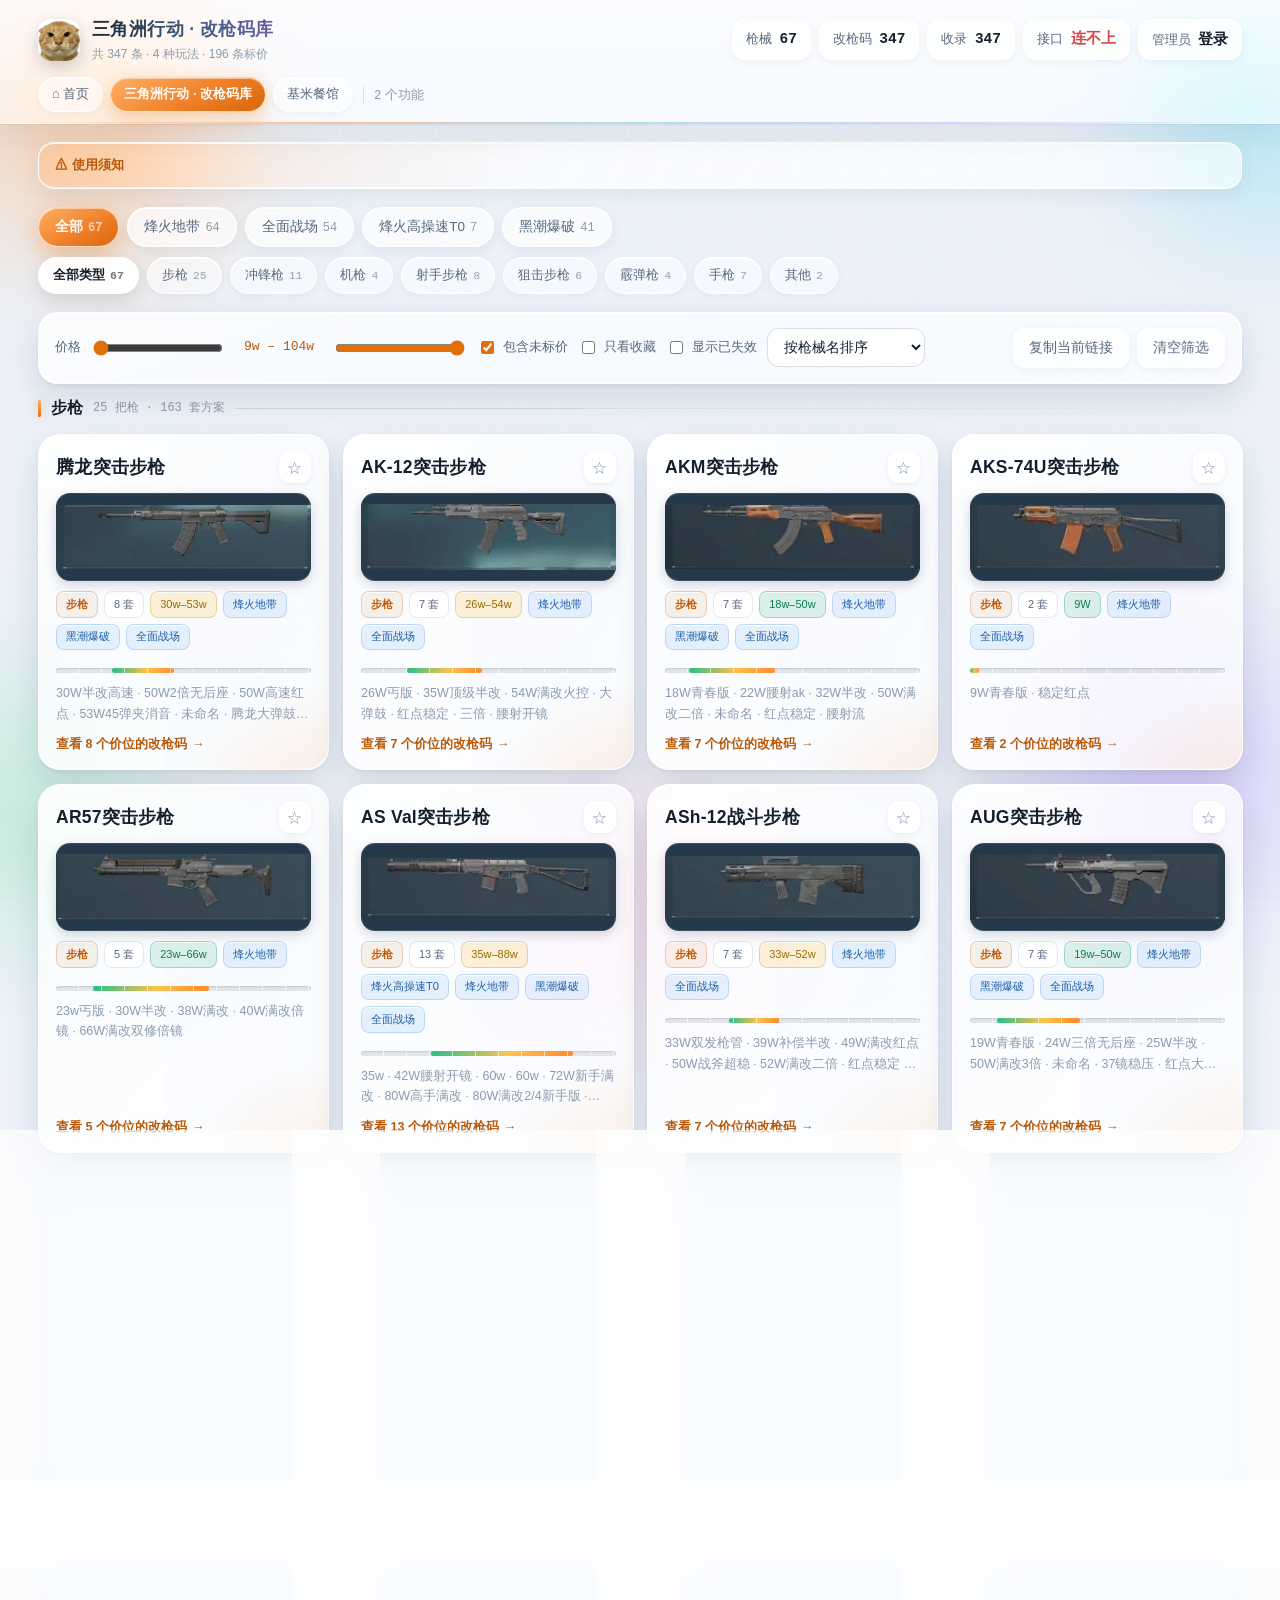
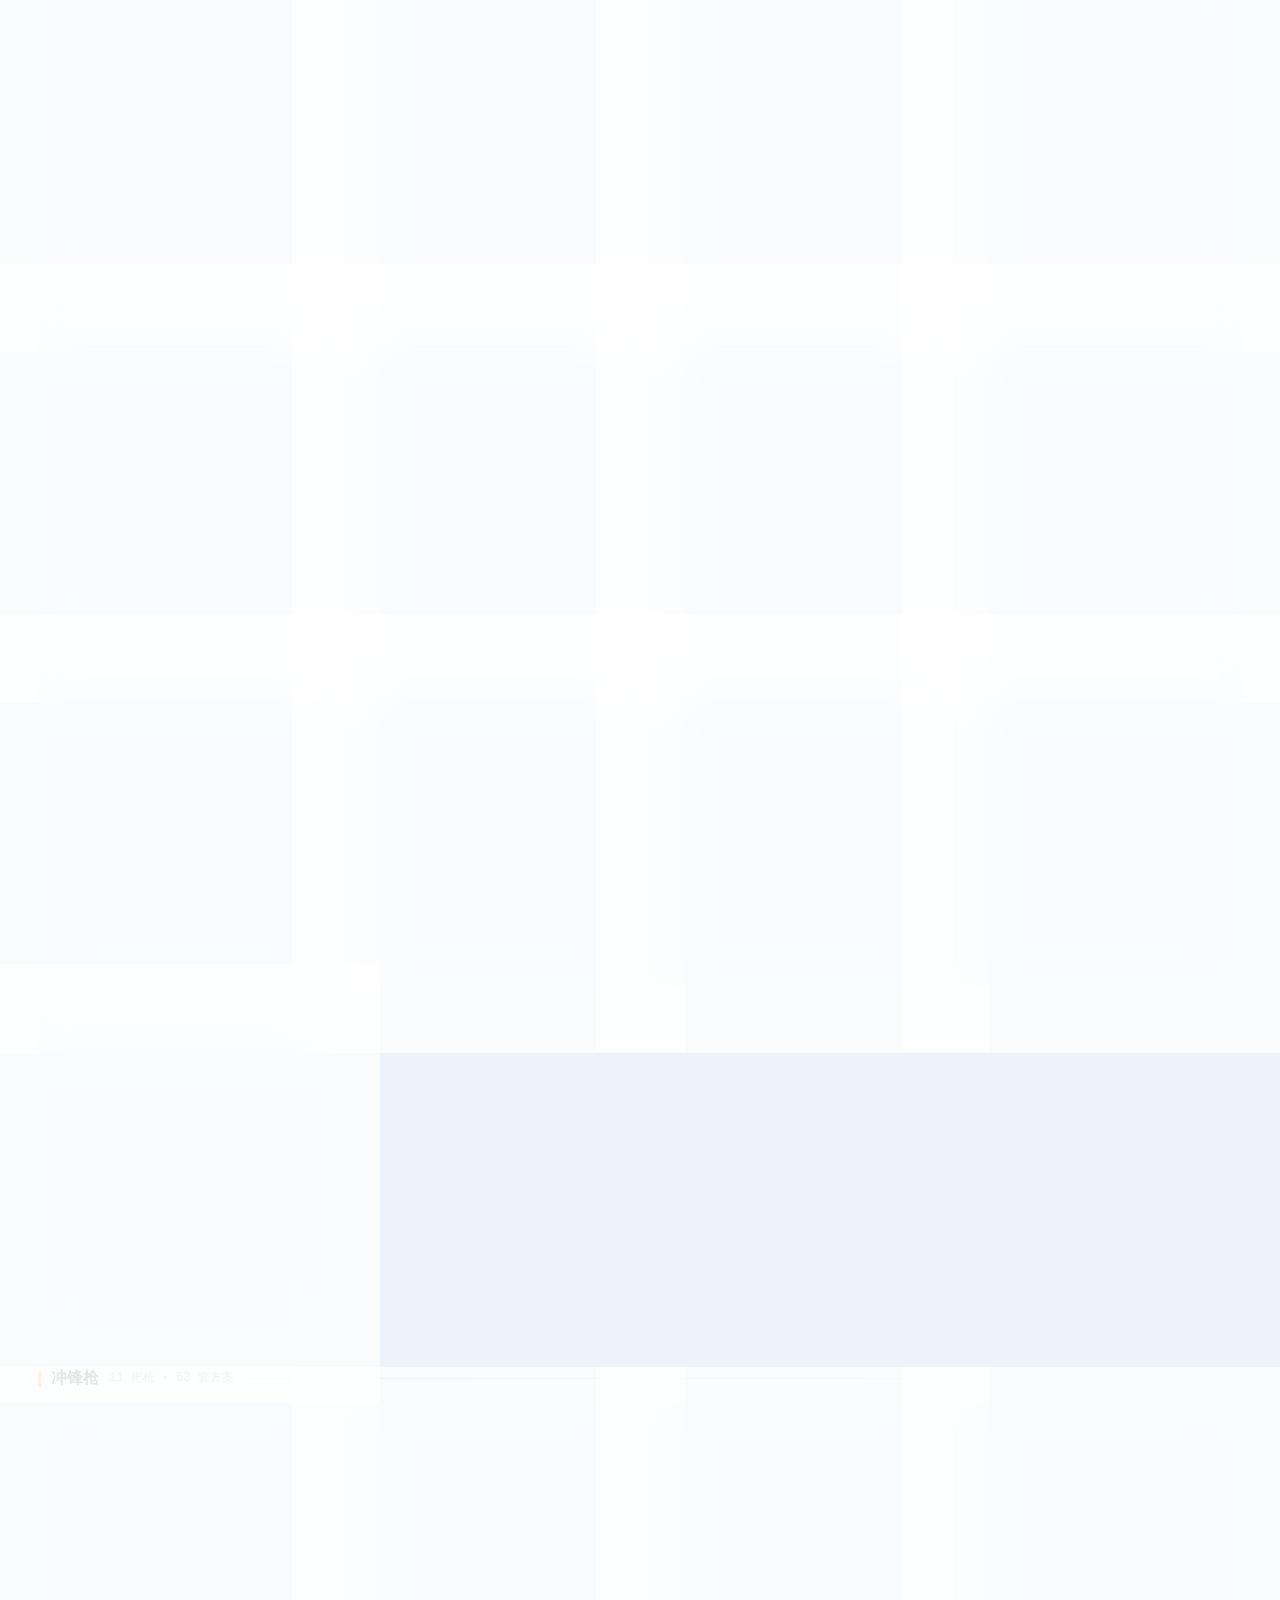
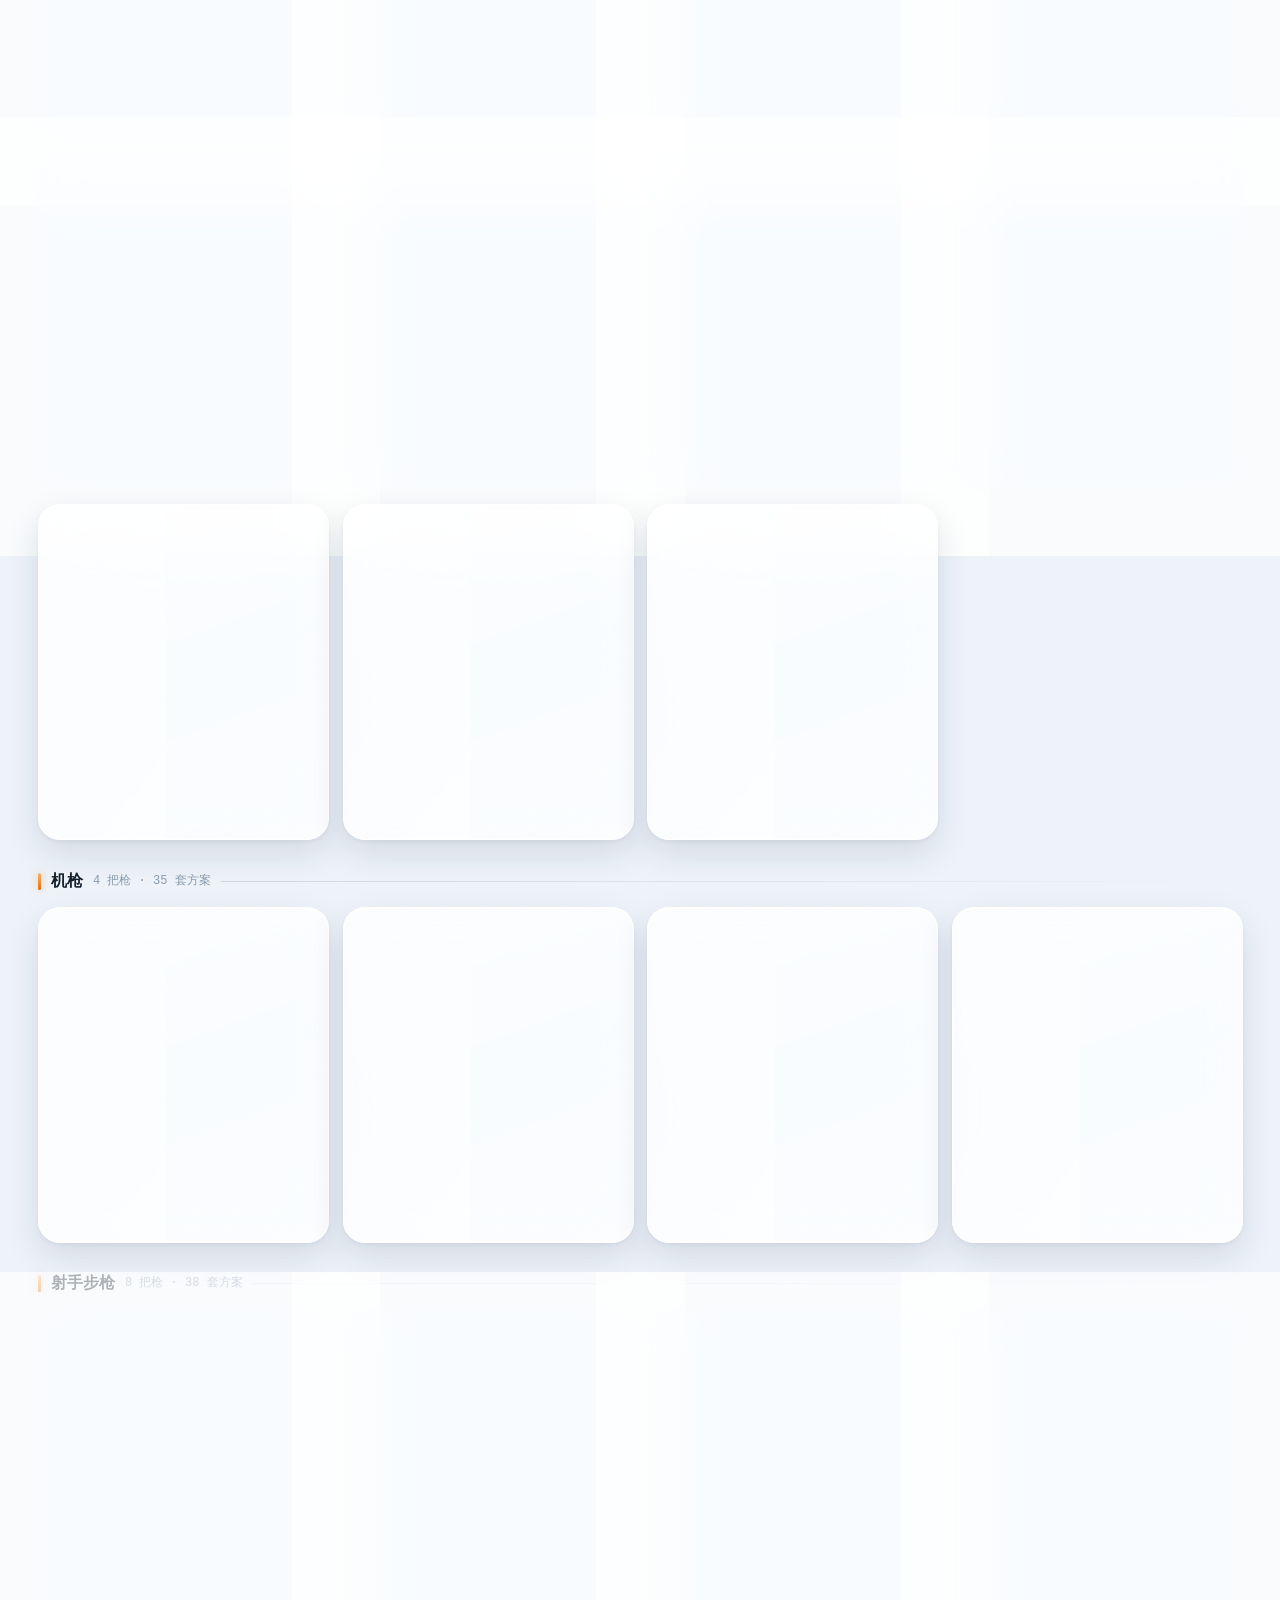
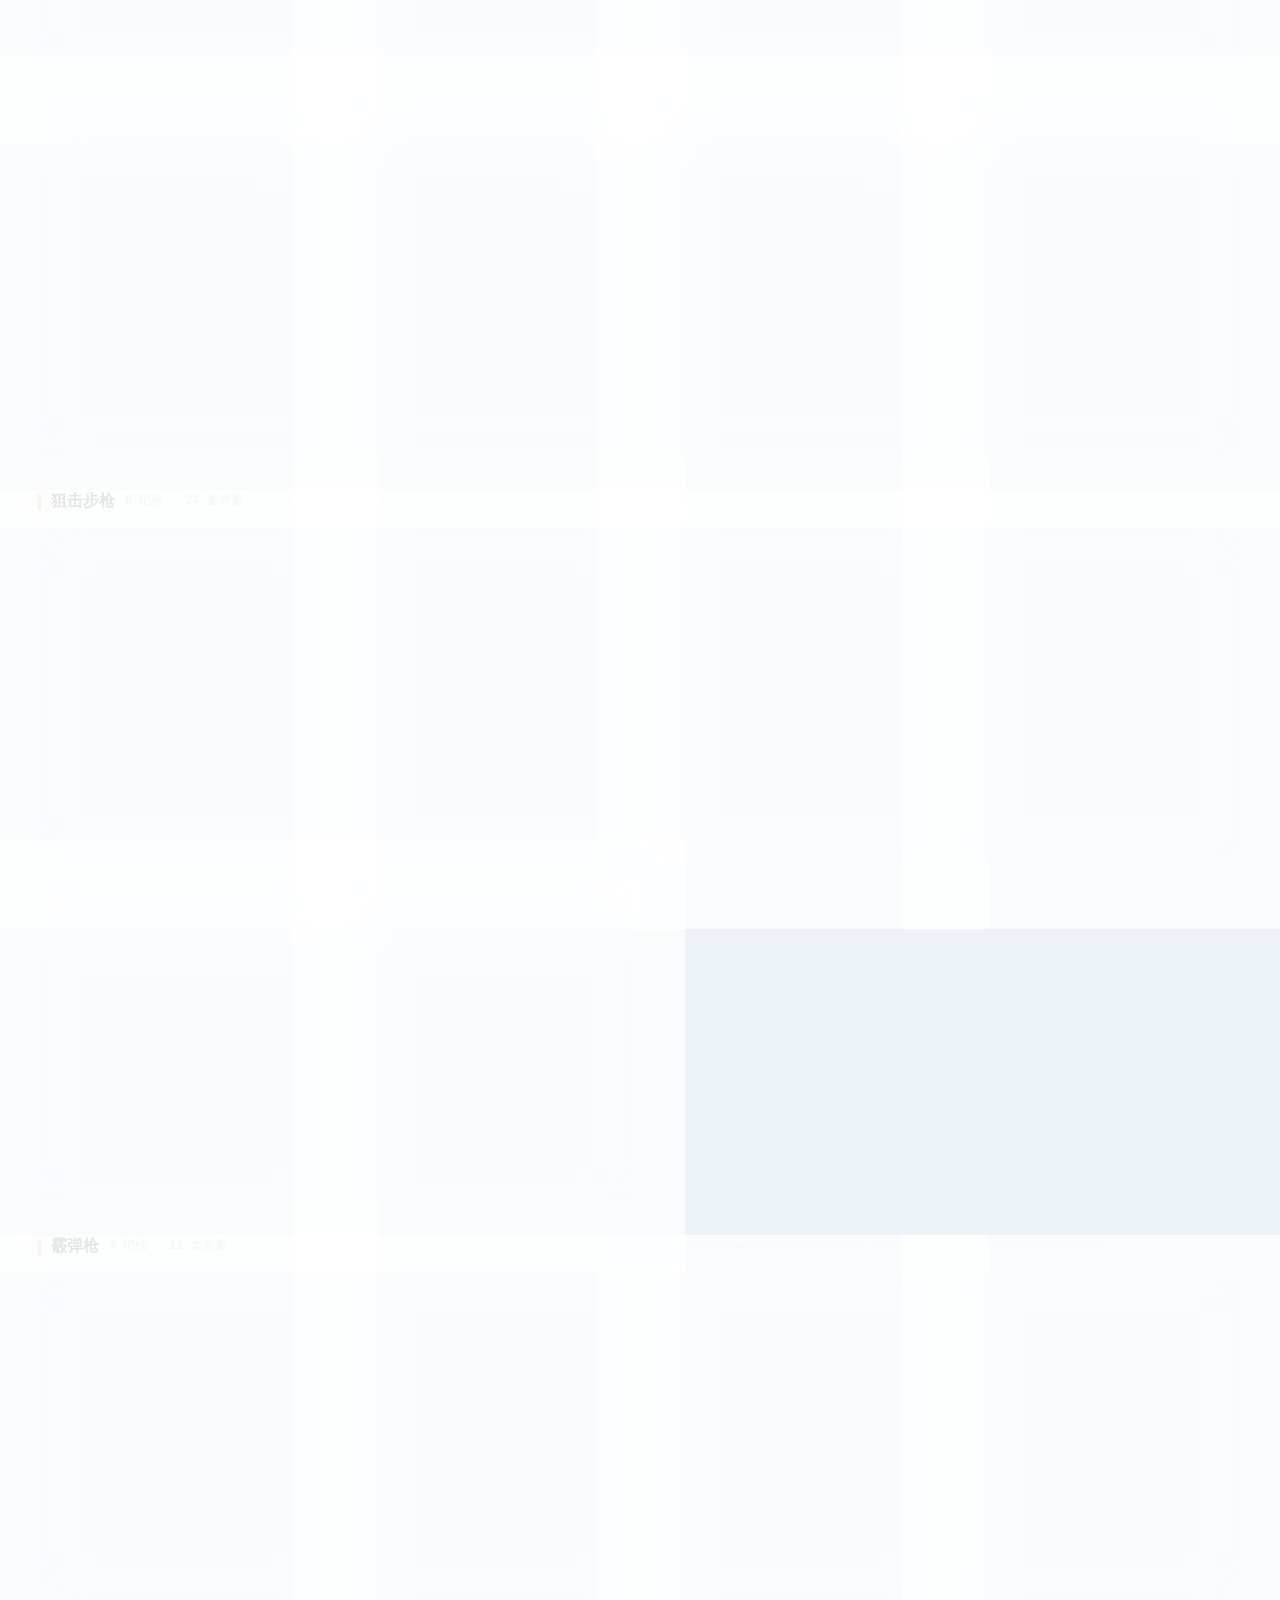
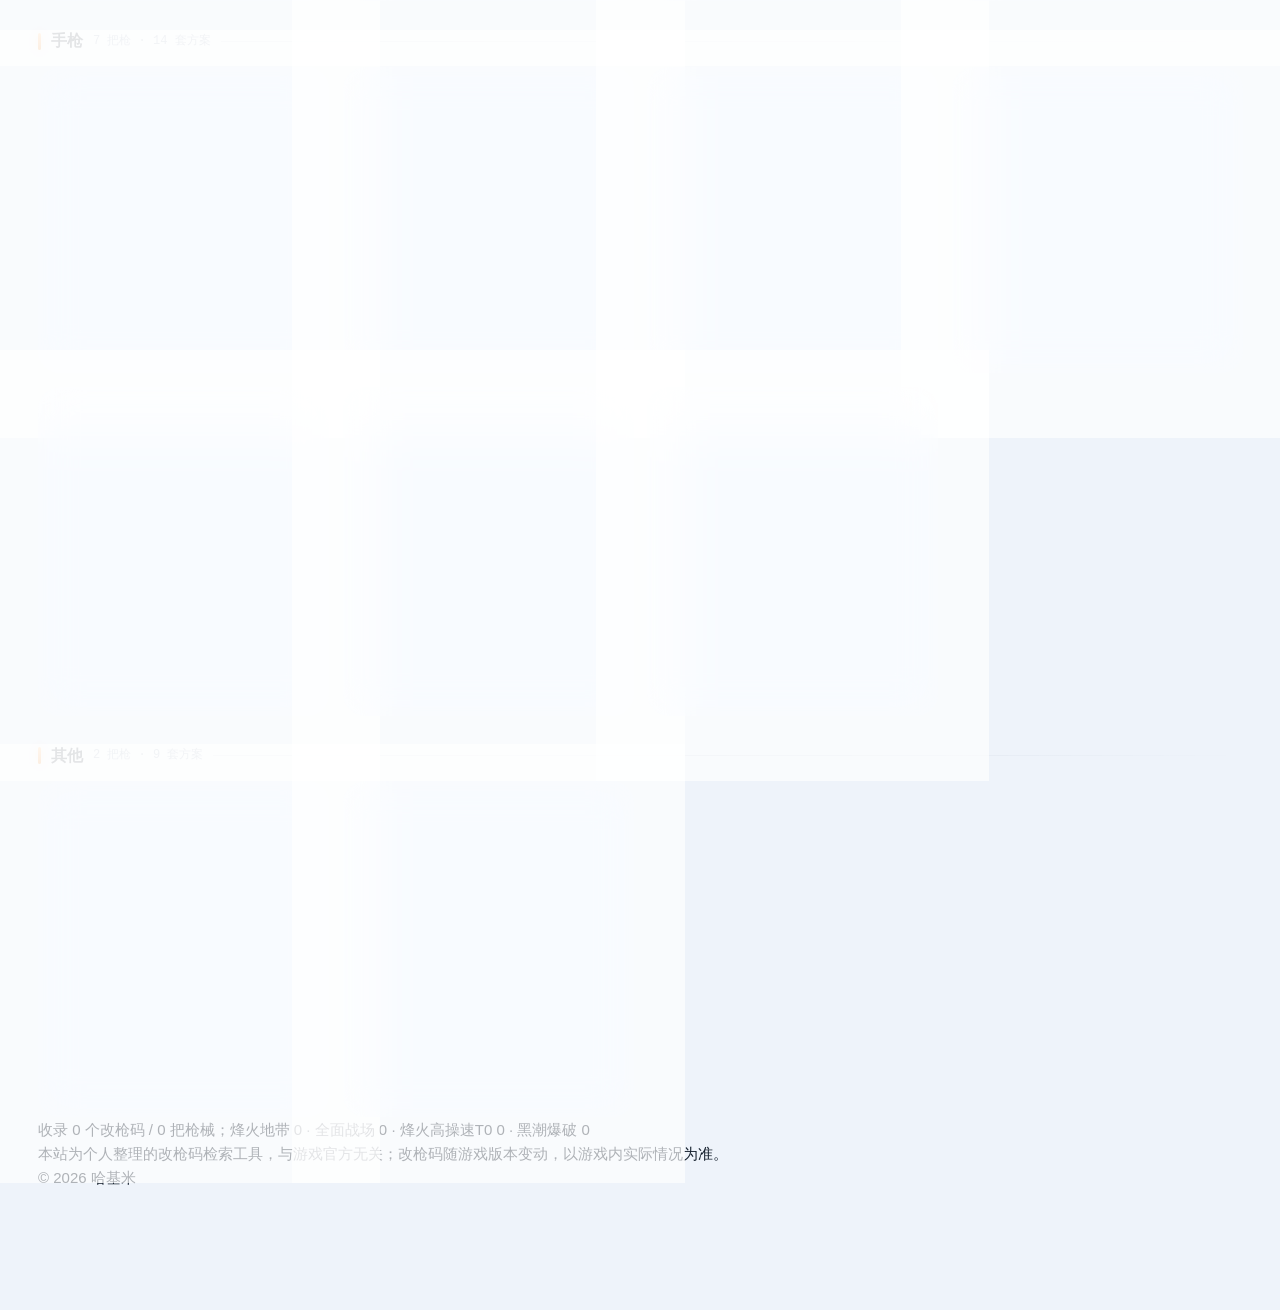
==== docs/delta-codes/index.html @ 8a59496d "update docs/delta-codes/index.html" ====
<!DOCTYPE html>
<html lang="zh-CN" data-base="../">
<head>
<meta charset="UTF-8" />
<meta name="viewport" content="width=device-width, initial-scale=1, viewport-fit=cover" />
<title>三角洲行动 · 改枪码库</title>
<meta name="description" content="三角洲行动改枪码检索库：按枪械浏览，烽火地带 / 全面战场 / 黑潮爆破，支持搜索、价格筛选、收藏与对比。" />
<link rel="icon" type="image/svg+xml" href="../favicon.svg" />
<!-- 图标与 PWA -->
<link rel="apple-touch-icon" sizes="180x180" href="../icons/apple-touch-icon.png" />
<link rel="icon" type="image/png" sizes="192x192" href="../icons/icon-192.png" />
<link rel="icon" type="image/png" sizes="32x32" href="../icons/favicon-32.png" />
<link rel="manifest" href="../manifest.webmanifest" />
<meta name="theme-color" content="#f0892c" />
<meta name="apple-mobile-web-app-capable" content="yes" />
<meta name="apple-mobile-web-app-status-bar-style" content="default" />
<meta name="apple-mobile-web-app-title" content="改枪码库" />
<meta name="mobile-web-app-capable" content="yes" />
<!-- /图标与 PWA -->
<link rel="stylesheet" href="../assets/theme.css" />
<style>
  /* ---- 改枪码功能专属样式（共用部分见 ../assets/theme.css） ---- */

  /* 使用须知 */
  .notice{margin:18px 0 0;border-radius:16px;padding:12px 16px;font-size:13px;color:var(--dim);
    background:linear-gradient(120deg,rgba(255,168,96,.22),rgba(255,255,255,.72) 42%,rgba(255,255,255,.66));
    border:1px solid rgba(255,255,255,.95);backdrop-filter:var(--blur);-webkit-backdrop-filter:var(--blur);
    box-shadow:var(--inset),0 6px 20px rgba(20,40,65,.07)}
  .notice summary{cursor:pointer;color:var(--accent2);font-weight:600;list-style:none}
  .notice summary::-webkit-details-marker{display:none}
  .notice summary::before{content:"⚠ "}
  .notice ul{margin:9px 0 2px;padding-left:18px}
  .notice li{margin:4px 0}

  /* 筛选面板 */
  .panel{margin:18px 0 12px;border-radius:20px;padding:15px 16px;
    background:linear-gradient(160deg,rgba(255,255,255,.82),rgba(255,255,255,.6) 48%,rgba(255,255,255,.72));
    border:1px solid rgba(255,255,255,.95);border-top-color:rgba(255,255,255,1);
    backdrop-filter:var(--blur);-webkit-backdrop-filter:var(--blur);
    box-shadow:var(--inset),var(--shadow)}
  .row{display:flex;gap:10px;flex-wrap:wrap;align-items:center}
  .row + .row{margin-top:10px}
  .price-box{display:flex;align-items:center;gap:10px;flex-wrap:wrap;font-size:13px;color:var(--dim)}
  .price-box input[type=range]{width:130px;accent-color:var(--accent);cursor:pointer}
  .price-val{font-family:var(--mono);color:var(--accent2);min-width:88px;text-align:center}
  .chk{display:flex;align-items:center;gap:6px;cursor:pointer;user-select:none;font-size:13px;color:var(--dim)}
  .chk input{accent-color:var(--accent);cursor:pointer}
  select{padding:10px 12px;border-radius:12px;font-size:13.5px;cursor:pointer;font-family:inherit;
    color:var(--txt);background:rgba(255,255,255,.8);border:1px solid rgba(20,40,65,.14);
    box-shadow:inset 0 1px 0 #fff;outline:none}

  /* 玩法 / 类型 胶囊 */
  .tabs{display:flex;gap:8px;flex-wrap:wrap;margin:18px 0 10px}
  .tab{padding:8px 16px;border-radius:999px;font-size:13.5px;cursor:pointer;user-select:none;
    color:var(--dim);background:rgba(255,255,255,.66);border:1px solid rgba(255,255,255,.95);
    backdrop-filter:blur(12px) saturate(165%);-webkit-backdrop-filter:blur(12px) saturate(165%);
    box-shadow:var(--inset),0 4px 14px rgba(20,40,65,.07);
    transition:transform .16s,border-color .16s,color .16s,box-shadow .16s}
  .tab:hover{color:var(--txt);transform:translateY(-1px);box-shadow:var(--inset),0 8px 20px rgba(20,40,65,.12)}
  .tab.on{color:#fff;font-weight:700;border-color:rgba(255,255,255,.7);
    background:linear-gradient(150deg,#ffb066,#f0812a 55%,#d9660a);
    box-shadow:0 8px 22px rgba(226,112,10,.34),inset 0 1px 0 rgba(255,255,255,.5)}
  .tab .n{opacity:.65;font-size:12px;margin-left:5px;font-family:var(--mono)}

  .chips{display:flex;gap:8px;flex-wrap:wrap;margin:0 0 16px}
  .pill{padding:7px 14px;border-radius:999px;font-size:13px;cursor:pointer;user-select:none;color:var(--dim);
    background:rgba(255,255,255,.5);border:1px solid rgba(255,255,255,.9);
    backdrop-filter:blur(10px) saturate(150%);-webkit-backdrop-filter:blur(10px) saturate(150%);
    box-shadow:inset 0 1px 0 #fff,0 2px 8px rgba(20,40,65,.05);
    transition:transform .16s,border-color .16s,color .16s,background .16s,box-shadow .16s}
  .pill:hover{color:var(--txt);transform:translateY(-1px);background:rgba(255,255,255,.72)}
  .pill.on{color:var(--txt);font-weight:600;background:rgba(255,255,255,.92);
    box-shadow:inset 0 1px 0 #fff,0 6px 18px rgba(20,40,65,.14)}
  .pill .n{opacity:.6;font-size:11.5px;margin-left:5px;font-family:var(--mono)}

  /* 分类标题 */
  .cat-section{margin-bottom:28px}
  .cat-section:last-child{margin-bottom:0}
  .cat-title{display:flex;align-items:center;gap:10px;margin:0 0 13px;font-size:15.5px;font-weight:700;color:var(--txt)}
  .cat-title::before{content:"";width:3px;height:17px;border-radius:2px;
    background:linear-gradient(180deg,#ffb066,#e2700a);box-shadow:0 0 10px rgba(226,112,10,.45)}
  .cat-title .cnt{font-size:12px;color:var(--dim2);font-family:var(--mono);font-weight:400}
  .cat-title::after{content:"";flex:1;height:1px;background:linear-gradient(90deg,rgba(20,40,65,.13),transparent)}

  /* ---------- 第一级：枪械卡 ---------- */
  .grid{display:grid;gap:14px;grid-template-columns:repeat(auto-fill,minmax(278px,1fr))}
  .gun-card{position:relative;isolation:isolate;overflow:hidden;cursor:pointer;
    padding:16px 17px 15px;display:flex;flex-direction:column;gap:10px;border-radius:22px;
    background-color:rgba(255,255,255,.66);
    background-image:
      linear-gradient(118deg,rgba(255,255,255,.9) 0%,rgba(255,255,255,0) 36%,
                      rgba(255,255,255,0) 64%,rgba(255,255,255,.5) 100%),
      linear-gradient(160deg,rgba(255,255,255,.5),rgba(255,255,255,.16) 50%,rgba(255,255,255,.34));
    background-size:240% 100%,100% 100%;
    background-position:140% 0,0 0;
    background-repeat:no-repeat;
    border:1px solid rgba(255,255,255,.95);border-top-color:rgba(255,255,255,1);
    backdrop-filter:var(--blur);-webkit-backdrop-filter:var(--blur);
    box-shadow:var(--inset),var(--shadow);
    transition:background-position .6s ease,transform .2s ease,box-shadow .2s ease;
    animation:cardIn .3s ease both}
  .gun-card::before{content:"";position:absolute;inset:0;border-radius:inherit;pointer-events:none;z-index:-1;
    background:
      radial-gradient(130% 72% at 6% -12%,rgba(255,255,255,.85),rgba(255,255,255,0) 58%),
      radial-gradient(95% 62% at 106% 112%,rgba(255,168,96,.22),rgba(255,255,255,0) 62%)}
  .gun-card::after{content:"";position:absolute;left:0;top:14%;bottom:14%;width:3px;border-radius:3px;
    background:linear-gradient(180deg,transparent,var(--accent),transparent);
    box-shadow:0 0 14px 1px rgba(226,112,10,.5);opacity:0;transition:opacity .25s}
  .gun-card:hover{transform:translateY(-4px);background-position:-45% 0,0 0;
    box-shadow:var(--inset),0 26px 50px rgba(20,40,65,.2),0 0 30px rgba(255,168,96,.25)}
  .gun-card:hover::after{opacity:.85}
  .gun-card.fav{border-color:rgba(201,138,0,.5)}
  .gun-card.fav::after{background:linear-gradient(180deg,transparent,var(--star),transparent);
    box-shadow:0 0 14px 1px rgba(201,138,0,.5);opacity:.9}
  .gc-head{display:flex;align-items:center;gap:8px}
  .gc-name{font-weight:700;font-size:17.5px;letter-spacing:.25px}
  .gc-head .spacer{flex:1}
  .gc-badges{display:flex;gap:6px;flex-wrap:wrap}
  .badge.cat{font-weight:600}
  .badge.price{color:#0b7d4f;border-color:rgba(15,157,99,.28);background:rgba(15,157,99,.12)}
  .badge.price.t-low{color:#0b7d4f;border-color:rgba(15,157,99,.3);background:rgba(15,157,99,.13)}
  .badge.price.t-mid{color:#9a6a00;border-color:rgba(201,138,0,.3);background:rgba(255,196,60,.2)}
  .badge.price.t-high{color:#b2451f;border-color:rgba(210,95,45,.28);background:rgba(255,140,90,.18)}
  .badge.mode{color:#1f5fa8;border-color:rgba(60,130,220,.24);background:rgba(90,160,240,.14)}
  .badge.author{color:#9a6a00;border-color:rgba(201,138,0,.3);background:rgba(255,224,150,.6)}
  .badge.gone{color:#b03333;border-color:rgba(214,69,69,.28);background:rgba(255,190,190,.55)}
  .badge.mine{color:#6b4bb8;border-color:rgba(140,110,220,.28);background:rgba(220,208,255,.6)}
  .gc-preview{font-size:12.5px;color:var(--dim2);line-height:1.65;
    display:-webkit-box;-webkit-line-clamp:2;-webkit-box-orient:vertical;overflow:hidden;min-height:2.7em}
  .gc-go{font-size:12.5px;color:var(--accent2);font-weight:600;margin-top:auto;
    display:flex;align-items:center;gap:5px;transition:gap .2s}
  .gun-card:hover .gc-go{gap:10px}
  .gc-pricebar{position:relative;height:5px;border-radius:4px;overflow:hidden;margin-top:8px;
    background:rgba(20,40,65,.1);box-shadow:inset 0 1px 2px rgba(20,40,65,.16)}
  .gc-pricebar i{position:absolute;top:0;bottom:0;border-radius:4px;
    background:linear-gradient(90deg,#26c08a,#ffc14d 55%,#ff8a2b)}
  .gc-pricebar u{position:absolute;inset:0;pointer-events:none;
    background:repeating-linear-gradient(90deg,transparent 0 22px,rgba(255,255,255,.6) 22px 23px)}
  /* 枪械图：图鉴自带的深色底做成圆角图块，浅色页面上像产品图 */
  .gc-img{position:relative;height:88px;border-radius:14px;overflow:hidden;
    background:#26394b;box-shadow:inset 0 0 0 1px rgba(255,255,255,.1),0 4px 12px rgba(20,40,65,.18)}
  .gc-img img{display:block;width:100%;height:100%;object-fit:contain;
    filter:saturate(.82) brightness(1.06);transition:transform .28s ease}
  .gun-card:hover .gc-img img{transform:scale(1.05)}
  .dh-img{flex:0 0 auto;display:flex;align-items:center;justify-content:center;min-width:136px;height:64px;
    border-radius:14px;overflow:hidden;background:#26394b;position:relative;z-index:1;
    box-shadow:inset 0 0 0 1px rgba(255,255,255,.1),0 4px 12px rgba(20,40,65,.18)}
  .dh-img img{display:block;width:100%;height:100%;object-fit:contain;filter:saturate(.82) brightness(1.06)}

  /* ---------- 第二级：枪械详情 ---------- */
  .detail-head{position:relative;overflow:hidden;border-radius:22px;
    display:flex;align-items:center;gap:14px;flex-wrap:wrap;padding:17px 19px;margin-bottom:14px;
    background-color:rgba(255,255,255,.7);
    background-image:linear-gradient(160deg,rgba(255,255,255,.7),rgba(255,255,255,.3) 50%,rgba(255,255,255,.5));
    border:1px solid rgba(255,255,255,.95);border-top-color:rgba(255,255,255,1);
    backdrop-filter:var(--blur);-webkit-backdrop-filter:var(--blur);
    box-shadow:var(--inset),var(--shadow);animation:cardIn .3s ease both}
  .detail-head::before{content:"";position:absolute;left:0;top:12%;bottom:12%;width:3px;border-radius:3px;z-index:2;
    background:linear-gradient(180deg,transparent,var(--accent),transparent);
    box-shadow:0 0 16px 2px rgba(226,112,10,.45)}
  .detail-head > *{position:relative;z-index:1}
  .back{display:inline-flex;align-items:center;gap:6px;padding:9px 15px;border-radius:14px;font-size:13.5px;
    color:var(--dim);cursor:pointer;background:rgba(255,255,255,.8);border:1px solid rgba(255,255,255,.95);
    backdrop-filter:blur(12px);box-shadow:var(--inset),0 2px 8px rgba(20,40,65,.07);transition:.16s}
  .back:hover{color:var(--txt);transform:translateX(-2px);box-shadow:var(--inset),0 6px 16px rgba(20,40,65,.13)}
  .detail-head .title{font-size:23px;font-weight:800;letter-spacing:.4px}
  .detail-head .meta{font-size:12.5px;color:var(--dim2);margin-top:3px;font-family:var(--mono)}
  .detail-head .acts{margin-left:auto;display:flex;gap:8px;flex-wrap:wrap}

  .builds{display:flex;flex-direction:column;gap:10px}
  .build-item{position:relative;overflow:hidden;border-radius:16px;
    display:flex;align-items:center;gap:12px;padding:13px 16px;
    background-color:rgba(255,255,255,.62);
    background-image:linear-gradient(150deg,rgba(255,255,255,.5),rgba(255,255,255,.14) 52%,rgba(255,255,255,.3));
    border:1px solid rgba(255,255,255,.95);border-top-color:rgba(255,255,255,1);
    backdrop-filter:blur(14px) saturate(170%);-webkit-backdrop-filter:blur(14px) saturate(170%);
    box-shadow:var(--inset),0 4px 16px rgba(20,40,65,.08);
    transition:transform .18s,box-shadow .18s;animation:cardIn .3s ease both}
  .build-item::before{content:"";position:absolute;left:0;top:16%;bottom:16%;width:3px;border-radius:3px;
    background:var(--tier,#c9d4e0);box-shadow:0 0 10px 1px var(--tier,transparent);transition:.18s}
  .build-item:hover{transform:translateX(4px);box-shadow:var(--inset),0 12px 30px rgba(20,40,65,.15)}
  .build-item.fav{border-color:rgba(201,138,0,.45)}
  .bi-left{flex:0 0 200px;min-width:0}
  .bi-build{font-size:14.5px;font-weight:600;color:var(--txt);overflow:hidden;text-overflow:ellipsis;white-space:nowrap}
  .bi-sub{display:flex;gap:6px;margin-top:5px;flex-wrap:wrap}
  .bi-code{flex:1;min-width:0;font-family:var(--mono);font-size:13.5px;letter-spacing:.5px;color:#1d3348;
    background:rgba(255,255,255,.85);border:1px solid rgba(20,40,65,.12);border-radius:12px;padding:10px 13px;
    overflow-x:auto;white-space:nowrap;scrollbar-width:none;
    box-shadow:inset 0 1px 2px rgba(20,40,65,.06);transition:.18s}
  .build-item:hover .bi-code{border-color:rgba(226,112,10,.35);color:#0f2136}
  .bi-code::-webkit-scrollbar{display:none}
  .bi-acts{flex:0 0 auto;display:flex;gap:6px;align-items:center}
  .icon-btn.star.on{color:var(--star);border-color:rgba(201,138,0,.5);background:rgba(255,224,150,.6);
    box-shadow:0 0 14px rgba(201,138,0,.28),inset 0 1px 0 #fff}
  .icon-btn.cmp.on{color:var(--accent);border-color:rgba(226,112,10,.5);background:rgba(255,214,170,.7);
    box-shadow:0 0 14px rgba(226,112,10,.26),inset 0 1px 0 #fff}
  .icon-btn.flag:hover{color:var(--bad);border-color:rgba(214,69,69,.45)}
  .icon-btn.flag.on{color:var(--ok);border-color:rgba(15,157,99,.45);background:rgba(178,238,212,.7)}

  .build-item.invalid{opacity:.55;border-style:dashed}
  .build-item.invalid .bi-code{text-decoration:line-through;text-decoration-color:var(--bad);text-decoration-thickness:2px}

  /* 枪名锁定（从详情页新增时） */
  .fixed-gun{display:inline-flex;align-items:center;gap:7px;padding:10px 13px;border-radius:13px;
    font-size:14.5px;font-weight:700;color:var(--txt);
    background:rgba(255,255,255,.92);border:1px solid rgba(226,112,10,.35);
    box-shadow:inset 0 1px 2px rgba(20,40,65,.06),0 0 0 3px rgba(226,112,10,.08)}
  .fixed-gun::before{content:"🔒";font-size:12px;opacity:.55}

  /* 对比栏 / 对比表 */
  .cmpbar{position:fixed;left:50%;bottom:18px;transform:translateX(-50%);z-index:40;
    display:flex;align-items:center;gap:10px;flex-wrap:wrap;padding:11px 15px;border-radius:20px;
    max-width:calc(100vw - 28px);background-color:rgba(255,255,255,.8);
    border:1px solid #fff;backdrop-filter:blur(26px) saturate(190%);-webkit-backdrop-filter:blur(26px) saturate(190%);
    box-shadow:inset 0 1px 0 #fff,0 20px 50px rgba(20,40,65,.24)}
  .cmpbar .chip{font-size:12px;padding:6px 10px;border-radius:10px;color:var(--dim);max-width:190px;
    overflow:hidden;text-overflow:ellipsis;white-space:nowrap;
    background:rgba(255,255,255,.85);border:1px solid rgba(20,40,65,.1)}
  .cmpbar .chip b{color:var(--txt)}
  table.cmp{width:100%;border-collapse:separate;border-spacing:0;font-size:13.5px;border-radius:14px;overflow:hidden;
    border:1px solid rgba(20,40,65,.1)}
  table.cmp th,table.cmp td{padding:10px 12px;text-align:left;vertical-align:top;
    border-bottom:1px solid rgba(20,40,65,.07);border-right:1px solid rgba(20,40,65,.07)}
  table.cmp tr:last-child th,table.cmp tr:last-child td{border-bottom:0}
  table.cmp th:last-child,table.cmp td:last-child{border-right:0}
  table.cmp th{background:rgba(240,245,252,.9);color:var(--dim);font-weight:600;white-space:nowrap;width:88px}
  table.cmp td{font-family:var(--mono);font-size:12.5px;word-break:break-all;background:rgba(255,255,255,.6)}
  table.cmp td.txt{font-family:inherit;font-size:13.5px}
  .best{color:var(--ok);font-weight:700}

  /* ---------- 管理员 ---------- */
  .badge.admin{color:#6b4bb8;border-color:rgba(140,110,220,.34);background:rgba(220,208,255,.6)}
  .badge.del{color:#b03333;border-color:rgba(214,69,69,.28);background:rgba(255,190,190,.55)}
  .icon-btn.edit:hover{color:var(--accent);border-color:rgba(226,112,10,.55);background:rgba(255,214,170,.6)}
  .icon-btn.del:hover{color:var(--bad);border-color:rgba(214,69,69,.55);background:rgba(255,190,190,.5)}
  [data-act="purge"]{color:#c03434;border-color:rgba(214,69,69,.3)}
  .build-item.deleted{opacity:.42;border-style:dotted}
  .build-item.deleted .bi-code{text-decoration:line-through;text-decoration-thickness:2px}
  #s-admin{cursor:pointer;font-family:inherit}
  #s-admin.on{background:rgba(220,208,255,.55);border-color:rgba(140,110,220,.45)}
  #s-admin b{color:var(--txt)}
  .admin-tools{display:flex;gap:8px;flex-wrap:wrap;margin:0 0 14px;padding:12px 14px;border-radius:16px;
    background:linear-gradient(120deg,rgba(186,166,255,.24),rgba(255,255,255,.7) 45%,rgba(255,255,255,.6));
    border:1px solid rgba(255,255,255,.95);box-shadow:var(--inset),0 6px 18px rgba(20,40,65,.07);
    backdrop-filter:var(--blur);-webkit-backdrop-filter:var(--blur);align-items:center}
  .admin-tools .who{font-size:13px;color:var(--dim);margin-right:auto}
  .admin-tools .who b{color:var(--txt)}
  .recycle{display:flex;flex-direction:column;gap:8px}
  .recycle .item{display:flex;align-items:center;gap:10px;padding:10px 13px;border-radius:12px;
    background:rgba(255,255,255,.72);border:1px solid rgba(255,255,255,.95);
    box-shadow:inset 0 1px 0 #fff;flex-wrap:wrap}
  .recycle .item .g{font-weight:600;min-width:110px}
  .recycle .item .c{font-family:var(--mono);font-size:12.5px;color:var(--dim);flex:1;min-width:140px;
    overflow:hidden;text-overflow:ellipsis;white-space:nowrap}
  .recycle .item .why{font-size:11.5px;color:var(--dim2)}
  .recycle .empty-tip{text-align:center;color:var(--dim2);font-size:13px;padding:22px 0}

  @media (max-width:620px){
    .detail-head .acts{margin-left:0;width:100%}
    .build-item{flex-wrap:wrap;gap:9px}
    .bi-left{flex:1 1 100%}
    .bi-code{flex:1 1 100%;order:3}
    .bi-acts{order:2;margin-left:auto}
  }
  @media (max-width:760px){
    .gun-card,.build-item{backdrop-filter:blur(10px) saturate(150%);-webkit-backdrop-filter:blur(10px) saturate(150%)}
  }
</style>
<script>
/* 立刻标上 .js，让 .reveal 的隐藏生效（无 JS 时不隐藏，内容照常显示） */
document.documentElement.className += " js";
/* 兜底一：site.js 要是没加载成功，1.8 秒后直接把内容显示出来 */
setTimeout(function () {
  if (window.SITE && window.SITE.reveal) return;
  var l = document.querySelectorAll(".reveal");
  for (var i = 0; i < l.length; i++) l[i].classList.add("in");
}, 1800);
/* 兜底二：3.5 秒后，凡是已经进了视口却还没显示的，直接显示。
   （IntersectionObserver 极少出问题，但滚动浮现这种写法一旦失效就是整片空白，
     所以宁可多留一道网。） */
setTimeout(function () {
  var l = document.querySelectorAll(".reveal:not(.in)");
  for (var i = 0; i < l.length; i++) {
    var r = l[i].getBoundingClientRect();
    if (r.top < window.innerHeight && r.bottom > 0) l[i].classList.add("in");
  }
}, 3500);
</script>
</head>
<body>
<div class="grain"></div>
<header class="top">
  <div class="top-in">
    <a class="brand" id="brand" href="../">
      <div class="mark has-img"><img src="../icons/icon-192.png" alt="改枪码库" width="42" height="42" /></div>
      <div>
        <h1>三角洲行动 · 改枪码库</h1>
        <div class="sub" id="sub">加载中…</div>
      </div>
    </a>
    <div class="stats">
      <div class="stat">枪械 <b id="s-guns">0</b></div>
      <div class="stat">改枪码 <b id="s-codes">0</b></div>
      <div class="stat">收录 <b id="s-total">0</b></div>
      <div class="stat" id="s-api" hidden>接口 <b>—</b></div>
      <button class="stat" id="s-admin" title="管理员登录 / 管理面板">管理员 <b>登录</b></button>
    </div>
  </div>
  <nav class="fnav" id="siteNav"></nav>
</header>

<div class="wrap">
  <details class="notice" id="notice" hidden>
    <summary>使用须知</summary>
    <ul id="notice-list"></ul>
  </details>

  <div class="tabs" id="tabs"></div>
  <div class="chips" id="cats"></div>

  <div class="panel">
    <div class="row">
      <div class="price-box">
        <span>价格</span>
        <input type="range" id="pmin" />
        <span class="price-val" id="pval">—</span>
        <input type="range" id="pmax" />
      </div>
      <label class="chk"><input type="checkbox" id="noPrice" checked /> 包含未标价</label>
      <label class="chk"><input type="checkbox" id="favOnly" /> 只看收藏</label>
      <label class="chk" id="invWrap"><input type="checkbox" id="showInv" /> 显示已失效</label>
      <select id="sort">
        <option value="gun">按枪械名排序</option>
        <option value="price">按最低价从低到高</option>
        <option value="pricedesc">按最高价从高到低</option>
        <option value="count">按方案数量排序</option>
      </select>
      <div style="margin-left:auto;display:flex;gap:8px">
        <button class="btn ghost" id="share">复制当前链接</button>
        <button class="btn ghost" id="reset">清空筛选</button>
      </div>
    </div>
  </div>

  <div class="admin-tools" id="adminTools" hidden></div>

  <!-- level 1 -->
  <div id="guns"></div>
  <!-- level 2 -->
  <div id="detail" hidden></div>

  <div id="empty" class="empty" hidden><b>没有匹配的改枪码</b>换个关键词，或点「清空筛选」</div>

  <footer>
    <div id="foot-stats"></div>
    <div id="foot-note"></div>
    <div id="foot-copy"></div>
  </footer>
</div>

<div class="cmpbar" id="cmpbar" hidden>
  <span style="font-size:13px;color:var(--dim)">对比</span>
  <span id="cmpchips" style="display:flex;gap:6px;flex-wrap:wrap"></span>
  <button class="btn on" id="cmpOpen" style="padding:7px 12px">开始对比</button>
  <button class="btn ghost" id="cmpClear" style="padding:7px 12px">清空</button>
</div>

<div id="modalHost"></div>
<button class="totop" id="toTop" title="回到顶部" aria-label="回到顶部">↑</button>
<div class="toast" id="toast">已复制</div>

<script src="../assets/site.js"></script>
<script src="data.js"></script>
<script>
(function () {
  "use strict";
  var D = window.DELTA_DATA || { records: [], modes: [], notices: [], total: 0,
    priceMin: 0, priceMax: 0 };
  var BASE = D.records || [];   // 仓库里烘焙好的基础数据（只读）
  var CHANGES = [];             // 从 Worker 拉回来的改动：新增 + 失效标记
  var ALL = [];                 // 合并后的最终列表
  var byId = {};
  /* 后端基地址。调用处统一是 fetch(API + "/api/xxx")，所以这里只放"前缀"：
       - 自有域名 / 测试 IP / localhost：空串 → 变成 /api/xxx，同源，省掉跨域握手
       - GitHub 镜像、本地 file://：config.json 里配的绝对地址（没有就只读） */
  var CROSS_ORIGIN = location.protocol === "file:" ||
    /(^|\.)github\.io$/.test(location.hostname);
  var API = CROSS_ORIGIN
    ? String(D.apiBase || "").replace(/\/+$/, "")
    : "";
  /* 有没有后端：同源时一定有；跨域时得看 config.json 配没配地址。
     不能拿 API 判断 —— 同源时它是空串（falsy）。 */
  var API_ON = CROSS_ORIGIN ? !!D.apiBase : true;
  var apiOnline = false;
  var FAV_KEY = "delta-codes-favs-v1";
  var G_MIN = D.priceMin || 0, G_MAX = D.priceMax || 0;
  var PRICE_RE = /(\d+(?:\.\d+)?)\s*[wW万]/;

  // ---------- gun categories ----------
  // 注意顺序：先匹配更具体的名字，否则会被泛化分类抢走。
  // 枪名里是「…狙击步枪」，所以必须匹配「狙击步枪」而不是「狙击枪」。
  var CATS = [
    ["步枪", ["突击步枪", "战斗步枪"]],
    ["冲锋枪", ["冲锋枪"]],
    ["机枪", ["机枪"]],
    ["射手步枪", ["射手步枪", "精确射手"]],
    ["狙击步枪", ["狙击步枪", "狙击枪"]],
    ["霰弹枪", ["霰弹枪"]],
    ["手枪", ["手枪", "G17", "G18", "QSZ92G", "93R", "沙漠之鹰", "M1911", "左轮"]],
  ];
  function catOf(gun) {
    for (var i = 0; i < CATS.length; i++)
      for (var j = 0; j < CATS[i][1].length; j++)
        if (gun.indexOf(CATS[i][1][j]) >= 0) return CATS[i][0];
    return "其他";
  }
  function priceOf(text) {
    var m = PRICE_RE.exec(text || "");
    return m ? parseFloat(m[1]) : null;
  }

  // ---------- 视觉：分类配色 / 价格分级 ----------
  var CAT_COLOR = {
    "步枪": "#c25a08", "冲锋枪": "#0b7d4f", "机枪": "#1f5fa8",
    "射手步枪": "#6b4bb8", "狙击步枪": "#b2451f", "霰弹枪": "#8a6a00",
    "手枪": "#0f7d94", "其他": "#57697e"
  };
  function catColor(c) { return CAT_COLOR[c] || "#8ea3bb"; }
  function priceTier(p) {
    if (p == null) return "";
    if (p <= 25) return "t-low";
    if (p <= 55) return "t-mid";
    return "t-high";
  }
  function tierColor(p) {
    if (p == null) return "#243244";
    if (p <= 25) return "#0f9d63";
    if (p <= 55) return "#d99a00";
    return "#d2601f";
  }
  /** 这把枪的价格区间在全局 9w–104w 里的相对位置 */
  function priceBarHTML(min, max) {
    if (min == null) return "";
    var span = Math.max(1, G_MAX - G_MIN);
    var left = Math.max(0, Math.min(100, (min - G_MIN) / span * 100));
    var width = Math.max(3.5, Math.min(100 - left, (max - min) / span * 100));
    return '<div class="gc-pricebar" title="' + min + 'w – ' + max + 'w">' +
      "<i style=\"left:" + left.toFixed(1) + "%;width:" + width.toFixed(1) + "%\"></i><u></u></div>";
  }

  // ---------- 枪械图 ----------
  var GUN_IMG = D.gunImages || {};
  function gunImgSrc(gun) {
    var f = GUN_IMG[gun];
    if (!f) return "";
    var inline = (window.DELTA_INLINE_IMAGES || {})[f];
    return inline || ("img/guns/" + f);
  }
  function gunImgTag(gun, cls) {
    var src = gunImgSrc(gun);
    if (!src) return "";
    return '<div class="' + cls + '"><img loading="lazy" decoding="async" src="' + esc(src) +
      '" alt="' + esc(gun) + '"></div>';
  }

  /** 基础数据 + 改动 = 最终列表
      改动类型：add 新增 / flag 标记失效 / edit 覆盖内容 / delete 隐藏（管理员） */
  function rebuildAll() {
    var flag = {}, edits = {}, deleted = {};
    CHANGES.forEach(function (c) {
      if (!c.target_id && c.type !== "add") return;
      if (c.type === "flag") flag[c.target_id] = c.status;
      else if (c.type === "edit") edits[c.target_id] = c;
      else if (c.type === "delete") deleted[c.target_id] = c.status !== "valid";
    });

    var out = BASE.map(function (r) {
      var c = {};
      for (var k in r) c[k] = r[k];
      c.author = "";
      c.userAdded = false;
      return c;
    });
    CHANGES.forEach(function (c) {
      if (c.type !== "add") return;
      var id = "user|" + c.id;
      out.push({
        id: id, code: c.code, gun: c.gun, build: c.build || "",
        mode: c.mode || c.tab, tab: c.tab, price: priceOf(c.build),
        author: c.author || "", userAdded: true
      });
    });

    out.forEach(function (r) {
      var e = edits[r.id];
      if (e) {
        if (e.gun) r.gun = e.gun;
        if (e.build != null) { r.build = e.build; r.price = priceOf(e.build); }
        if (e.tab) { r.tab = e.tab; r.mode = e.mode || e.tab; }
        if (e.code) r.code = e.code;
        r.edited = true;
      }
      r.invalid = flag[r.id] === "invalid";
      r.deleted = !!deleted[r.id];
      r.cat = catOf(r.gun);
    });

    ALL = out;
    byId = {};
    ALL.forEach(function (r) { byId[r.id] = r; });
  }

  // ---------- 后端 ----------
  /* 线路不稳（国内到 Cloudflare 的 TLS 握手经常十几秒甚至超时），
     所以：1) 失败自动重试  2) 在顶栏显示接口状态
        3) 彻底失败后每 20 秒在后台自动重试，连上就自动恢复
     免得"连不上"被误当成"没人提交过" */
  var apiWarned = false;
  var apiRetryTimer = null;
  function setApiStat(state) {
    var el = $("#s-api");
    if (!el) return;
    if (!API_ON) { el.hidden = true; return; }
    el.hidden = false;
    var b = el.querySelector("b");
    if (state === "online") {
      el.style.color = ""; b.textContent = "已连接"; b.style.color = "var(--ok)";
    } else if (state === "loading") {
      el.style.color = ""; b.textContent = "连接中…"; b.style.color = "";
    } else if (state === "retry") {
      el.style.color = ""; b.textContent = "重试中…"; b.style.color = "var(--star)";
    } else {
      el.style.color = ""; b.textContent = "连不上"; b.style.color = "var(--bad)";
    }
  }
  /** 连不上时每 20 秒自动重试一次，成功就自己恢复，不用刷新页面 */
  function scheduleApiRetry() {
    if (apiRetryTimer || !API_ON) return;
    apiRetryTimer = setTimeout(function () {
      apiRetryTimer = null;
      setApiStat("retry");
      apiGetChanges().then(function (ok) {
        if (ok) showToast("接口已恢复连接");
        else scheduleApiRetry();
      });
    }, 20000);
  }
  function apiGetChanges(tries) {
    if (!API_ON) { apiOnline = false; setApiStat("off"); return Promise.resolve(false); }
    if (tries == null) { tries = 1; setApiStat("loading"); }
    return fetch(API + "/api/changes", { cache: "no-store" })
      .then(function (r) { if (!r.ok) throw new Error("HTTP " + r.status); return r.json(); })
      .then(function (d) {
        CHANGES = (d && d.changes) || [];
        apiOnline = true;
        setApiStat("online");
        if (apiRetryTimer) { clearTimeout(apiRetryTimer); apiRetryTimer = null; }
        rebuildAll();
        return true;
      })
      .catch(function () {
        if (tries > 0) {
          return new Promise(function (res) { setTimeout(res, 800); })
            .then(function () { return apiGetChanges(tries - 1); });
        }
        apiOnline = false;
        setApiStat("off");
        rebuildAll();
        if (!apiWarned) {
          apiWarned = true;
          showToast("接口暂时连不上，先按只读显示（每 20 秒自动重试）", false);
        }
        scheduleApiRetry();
        return false;
      });
  }
  function apiPost(path, body) {
    return fetch(API + path, {
      method: "POST",
      headers: { "Content-Type": "application/json" },
      body: JSON.stringify(body || {})
    }).then(function (r) {
      return r.json().catch(function () { return {}; }).then(function (d) {
        if (!r.ok) throw new Error((d && d.error) || ("HTTP " + r.status));
        return d;
      });
    });
  }

  // ---------- state ----------
  function defaults() {
    return {
      tab: "", cat: "", sort: "gun",
      min: G_MIN, max: G_MAX, noPrice: true, favOnly: false, showInvalid: false,
      gun: "", cmp: [], cmpOpen: false
    };
  }
  var state = defaults();

  var favs = new Set();
  try {
    var raw = localStorage.getItem(FAV_KEY);
    if (raw) JSON.parse(raw).forEach(function (id) { favs.add(id); });
  } catch (e) { /* storage disabled */ }
  function saveFavs() {
    try { localStorage.setItem(FAV_KEY, JSON.stringify(Array.from(favs))); } catch (e) {}
  }

  // ---------- url <-> state ----------
  function readHash() {
    var s = defaults();
    var h = location.hash.replace(/^#/, "");
    if (h) {
      var p = new URLSearchParams(h);
      if (p.has("tab")) s.tab = p.get("tab");
      if (p.has("cat")) s.cat = p.get("cat");
      if (p.has("sort")) s.sort = p.get("sort");
      if (p.has("min")) s.min = Number(p.get("min"));
      if (p.has("max")) s.max = Number(p.get("max"));
      if (p.has("np")) s.noPrice = p.get("np") === "1";
      if (p.has("fav")) s.favOnly = p.get("fav") === "1";
      if (p.has("inv")) s.showInvalid = p.get("inv") === "1";
      if (p.has("gun")) s.gun = p.get("gun");
      if (p.has("cmp")) s.cmp = p.get("cmp").split(",").filter(Boolean).slice(0, 3);
      if (p.has("cmpopen")) s.cmpOpen = p.get("cmpopen") === "1";
    }
    s.min = Math.max(G_MIN, Math.min(G_MAX, s.min));
    s.max = Math.max(G_MIN, Math.min(G_MAX, s.max));
    if (s.min > s.max) s.min = s.max;
    state = s;
  }
  function hashUrl() {
    var p = new URLSearchParams();
    if (state.tab) p.set("tab", state.tab);
    if (state.tab) p.set("tab", state.tab);
    if (state.cat) p.set("cat", state.cat);
    if (state.sort !== "gun") p.set("sort", state.sort);
    if (state.min > G_MIN) p.set("min", String(state.min));
    if (state.max < G_MAX) p.set("max", String(state.max));
    if (!state.noPrice) p.set("np", "0");
    if (state.favOnly) p.set("fav", "1");
    if (state.showInvalid) p.set("inv", "1");
    if (state.gun) p.set("gun", state.gun);
    if (state.cmp.length) p.set("cmp", state.cmp.join(","));
    if (state.cmp.length && state.cmpOpen) p.set("cmpopen", "1");
    var qs = p.toString();
    return { rel: location.pathname + location.search + (qs ? "#" + qs : ""),
             abs: location.origin + location.pathname + location.search + (qs ? "#" + qs : "") };
  }
  // mode: "replace" (filter tweaks) | "push" (进入/退出枪械详情) | "none"
  function writeHash(mode) {
    var u = hashUrl();
    if (mode === "push") history.pushState(null, "", u.rel);
    else if (mode !== "none") history.replaceState(null, "", u.rel);
    return u.abs;
  }
  function applyHash() { readHash(); syncControls(); render(); }

  // ---------- helpers ----------
  var $ = function (s) { return document.querySelector(s); };
  function esc(s) {
    return String(s == null ? "" : s).replace(/[<>&"]/g, function (c) {
      return { "<": "&lt;", ">": "&gt;", "&": "&amp;", '"': "&quot;" }[c];
    });
  }
  var toast = $("#toast"), toastTimer;
  function showToast(msg, ok) {
    toast.textContent = msg;
    toast.style.background = ok === false ? "var(--bad)" : "var(--ok)";
    toast.classList.add("on");
    clearTimeout(toastTimer);
    toastTimer = setTimeout(function () { toast.classList.remove("on"); }, 1500);
  }
  function copyText(text) {
    if (navigator.clipboard && window.isSecureContext) return navigator.clipboard.writeText(text);
    return new Promise(function (res, rej) {
      try {
        var ta = document.createElement("textarea");
        ta.value = text; ta.style.cssText = "position:fixed;top:-1000px";
        document.body.appendChild(ta); ta.select();
        document.execCommand("copy"); ta.remove(); res();
      } catch (e) { rej(e); }
    });
  }
  function priceText(r) { return r.price != null ? r.price + "W" : "未标价"; }

  // ---------- filtering ----------
  function filterRecords() {
    return ALL.filter(function (r) {
      if (state.tab && r.tab !== state.tab) return false;
      if (state.cat && r.cat !== state.cat) return false;
      if (state.favOnly && !favs.has(r.id)) return false;
      if (!state.showInvalid && (r.invalid || r.deleted)) return false;
      var narrowed = state.min > G_MIN || state.max < G_MAX;
      if (narrowed) {
        if (r.price == null) { if (!state.noPrice) return false; }
        else if (r.price < state.min || r.price > state.max) return false;
      }
      return true;
    });
  }
  function groupByGun(rows) {
    var map = {}, order = [];
    rows.forEach(function (r) {
      if (!map[r.gun]) { map[r.gun] = []; order.push(r.gun); }
      map[r.gun].push(r);
    });
    return order.map(function (gun) {
      var items = map[gun].slice().sort(function (a, b) {
        return (a.price == null ? 1e9 : a.price) - (b.price == null ? 1e9 : b.price) ||
          a.build.localeCompare(b.build, "zh");
      });
      var prices = items.map(function (r) { return r.price; }).filter(function (p) { return p != null; });
      var modes = [];
      items.forEach(function (r) { if (modes.indexOf(r.tab) < 0) modes.push(r.tab); });
      return {
        gun: gun, items: items, modes: modes,
        cat: items[0].cat,
        min: prices.length ? Math.min.apply(null, prices) : null,
        max: prices.length ? Math.max.apply(null, prices) : null,
        allFav: items.every(function (r) { return favs.has(r.id); })
      };
    });
  }

  function sortGroups(groups) {
    groups.sort(function (a, b) {
      if (state.sort === "count") return b.items.length - a.items.length || a.gun.localeCompare(b.gun, "zh");
      if (state.sort === "price") return (a.min == null ? 1e9 : a.min) - (b.min == null ? 1e9 : b.min);
      if (state.sort === "pricedesc") return (b.max == null ? -1 : b.max) - (a.max == null ? -1 : a.max);
      return a.gun.localeCompare(b.gun, "zh");
    });
    return groups;
  }

  // ---------- level 1 markup ----------
  function gunCard(g) {
    var range = g.min == null ? "未标价"
      : (g.min === g.max ? g.min + "W" : g.min + "w–" + g.max + "w");
    var preview = g.items.map(function (r) { return r.build || "未命名"; }).join(" · ");
    var gone = g.items.filter(function (r) { return r.invalid; }).length;
    var fresh = g.items.filter(function (r) { return r.userAdded; }).length;
    return '<article class="gun-card' + (g.allFav ? " fav" : "") + '" data-gun="' + esc(g.gun) + '">' +
      '<div class="gc-head">' +
        '<div class="gc-name">' + esc(g.gun) + "</div>" +
        '<div class="spacer"></div>' +
        '<button class="icon-btn star' + (g.allFav ? " on" : "") + '" data-act="favgun" title="收藏这把枪的全部方案">' +
          (g.allFav ? "★" : "☆") + "</button>" +
      "</div>" +
      gunImgTag(g.gun, "gc-img") +
      '<div class="gc-badges">' +
        '<span class="badge cat" style="color:' + catColor(g.cat) + ";border-color:" + catColor(g.cat) +
          '40;background:' + catColor(g.cat) + '14">' + esc(g.cat) + "</span>" +
        '<span class="badge">' + g.items.length + " 套</span>" +
        '<span class="badge price ' + priceTier(g.min) + '">' + range + "</span>" +
        (gone ? '<span class="badge gone">' + gone + " 已失效</span>" : "") +
        (fresh ? '<span class="badge mine">' + fresh + " 网友新增</span>" : "") +
        g.modes.map(function (m) { return '<span class="badge mode">' + esc(m) + "</span>"; }).join("") +
      "</div>" +
      priceBarHTML(g.min, g.max) +
      '<div class="gc-preview">' + esc(preview) + "</div>" +
      '<div class="gc-go">查看 ' + g.items.length + " 个价位的改枪码 <span>→</span></div>" +
      "</article>";
  }

  // ---------- level 2 markup ----------
  function buildRow(r) {
    var isFav = favs.has(r.id), isCmp = state.cmp.indexOf(r.id) >= 0;
    var canEdit = API_ON && apiOnline;
    var adm = isAdmin();
    return '<div class="build-item' + (isFav ? " fav" : "") + (r.invalid ? " invalid" : "") +
        (r.deleted ? " deleted" : "") +
        '" style="--tier:' + tierColor(r.price) + '" data-id="' + esc(r.id) + '">' +
      '<div class="bi-left">' +
        '<div class="bi-build">' + (r.build ? esc(r.build) : '<span style="color:var(--dim2)">默认/未命名</span>') + "</div>" +
        '<div class="bi-sub">' +
          '<span class="badge price ' + priceTier(r.price) + '">' + priceText(r) + "</span>" +
          '<span class="badge mode">' + esc(r.tab) + "</span>" +
          (r.invalid ? '<span class="badge gone">已失效</span>' : "") +
          (r.deleted ? '<span class="badge del">已删除</span>' : "") +
          (r.edited ? '<span class="badge admin">已编辑</span>' : "") +
          (r.userAdded ? '<span class="badge mine">网友新增</span>' : "") +
          (r.author ? '<span class="badge author">由 ' + esc(r.author) + " 添加</span>" : "") +
        "</div>" +
      "</div>" +
      '<div class="bi-code">' + esc(r.code) + "</div>" +
      '<div class="bi-acts">' +
        '<button class="icon-btn star' + (isFav ? " on" : "") + '" data-act="fav" title="收藏">' +
          (isFav ? "★" : "☆") + "</button>" +
        '<button class="icon-btn cmp' + (isCmp ? " on" : "") + '" data-act="cmp" title="加入对比">⇄</button>' +
        (canEdit ? '<button class="icon-btn flag' + (r.invalid ? " on" : "") + '" data-act="flag" title="' +
          (r.invalid ? "恢复这条码" : "标记为失效") + '">' + (r.invalid ? "↺" : "⊘") + "</button>" : "") +
        '<button class="copy" data-code="' + esc(r.code) + '">复制</button>' +
        (adm ? '<button class="icon-btn edit" data-act="edit" title="编辑这条">✎</button>' : "") +
        (adm ? (r.deleted
            ? '<button class="icon-btn" data-act="undelete" title="恢复这条">↺</button>'
            : '<button class="icon-btn del" data-act="del" title="隐藏这条（回收站可恢复）">🗑</button>') : "") +
        (adm && r.userAdded && !r.deleted
            ? '<button class="icon-btn del" data-act="purge" title="永久删除（不可恢复）">✖</button>' : "") +
      "</div>" +
      "</div>";
  }
  function detailHtml(g, filteredCount) {
    return '<div class="detail-head">' +
        '<button class="back" id="back">← 返回全部枪械</button>' +
        gunImgTag(g.gun, "dh-img") +
        "<div>" +
          '<div class="title">' + esc(g.gun) + "</div>" +
          '<div class="meta">' + esc(g.cat) + " · " + g.items.length + " 套方案 · 价格 " +
            (g.min == null ? "未标价" : (g.min === g.max ? g.min + "W" : g.min + "w–" + g.max + "w")) +
            (filteredCount > g.items.length ? "（筛选后 " + g.items.length + " 套 / 全部 " + filteredCount + " 套）" : "") +
          "</div>" +
        "</div>" +
        '<div class="acts">' +
          '<button class="btn primary" data-act="addhere">＋ 添加改枪码</button>' +
          '<button class="btn" data-act="copygun">复制全部 ' + g.items.length + " 个码</button>" +
          '<button class="btn' + (g.allFav ? " on" : "") + '" data-act="favgun">' +
            (g.allFav ? "★ 已收藏" : "☆ 收藏全部") + "</button>" +
        "</div>" +
      "</div>" +
      '<div class="builds">' + g.items.map(buildRow).join("") + "</div>";
  }

  // ---------- render ----------
  function renderTabs() {
    function gunsIn(pred) {
      var s = {};
      ALL.forEach(function (r) { if (pred(r)) s[r.gun] = 1; });
      return Object.keys(s).length;
    }
    var items = [["", "全部", gunsIn(function () { return true; })]].concat(
      D.modes.map(function (m) {
        return [m, m, gunsIn(function (r) { return r.tab === m; })];
      })
    );
    var html = items.map(function (it) {
      return '<div class="tab' + (state.tab === it[0] ? " on" : "") + '" data-tab="' + esc(it[0]) + '">' +
        esc(it[1]) + '<span class="n">' + it[2] + "</span></div>";
    }).join("");
    if (favs.size) {
      var favGuns = {};
      ALL.forEach(function (r) { if (favs.has(r.id)) favGuns[r.gun] = 1; });
      html += '<div class="tab' + (state.favOnly ? " on" : "") + '" data-tab="__fav">★ 收藏' +
        '<span class="n">' + Object.keys(favGuns).length + "</span></div>";
    }
    $("#tabs").innerHTML = html;
  }

  function renderCats() {
    var guns = {};
    ALL.forEach(function (r) {
      if (state.tab && r.tab !== state.tab) return;
      (guns[r.cat] = guns[r.cat] || {})[r.gun] = 1;
    });
    var counts = {};
    Object.keys(guns).forEach(function (c) { counts[c] = Object.keys(guns[c]).length; });
    var order = CATS.map(function (c) { return c[0]; }).filter(function (c) { return counts[c]; });
    if (counts["其他"]) order.push("其他");
    var total = 0;
    Object.keys(counts).forEach(function (k) { total += counts[k]; });
    var html = '<div class="pill' + (state.cat === "" ? " on" : "") + '" data-cat="">全部类型' +
      '<span class="n">' + total + "</span></div>";
    html += order.map(function (c) {
      return '<div class="pill' + (state.cat === c ? " on" : "") + '" data-cat="' + esc(c) + '">' +
        esc(c) + '<span class="n">' + counts[c] + "</span></div>";
    }).join("");
    $("#cats").innerHTML = html;
  }

  function render() {
    var rows = filterRecords();
    var groups = sortGroups(groupByGun(rows));
    $("#s-guns").textContent = groups.length;
    $("#s-codes").textContent = rows.length;
    $("#s-total").textContent = ALL.length;
    renderTabs();
    renderCats();

    var gunsEl = $("#guns"), detailEl = $("#detail");
    var current = null;
    if (state.gun) {
      for (var i = 0; i < groups.length; i++) if (groups[i].gun === state.gun) { current = groups[i]; break; }
    }

    if (current) {
      var allForGun = ALL.filter(function (r) { return r.gun === current.gun; }).length;
      gunsEl.hidden = true; gunsEl.innerHTML = "";
      detailEl.hidden = false;
      detailEl.innerHTML = detailHtml(current, allForGun);
    } else {
      detailEl.hidden = true; detailEl.innerHTML = "";
      gunsEl.hidden = false;
      if (state.cat) {
        // one category selected -> flat grid
        gunsEl.innerHTML = '<div class="grid">' + groups.map(gunCard).join("") + "</div>";
      } else {
        // group the cards under category headings
        var byCat = {}, order = [];
        groups.forEach(function (g) {
          if (!byCat[g.cat]) { byCat[g.cat] = []; order.push(g.cat); }
          byCat[g.cat].push(g);
        });
        var rank = {};
        CATS.forEach(function (c, idx) { rank[c[0]] = idx; });
        order.sort(function (a, b) {
          return (rank[a] == null ? 99 : rank[a]) - (rank[b] == null ? 99 : rank[b]);
        });
        gunsEl.innerHTML = order.map(function (c) {
          return '<section class="cat-section">' +
            '<h2 class="cat-title">' + esc(c) +
              '<span class="cnt">' + byCat[c].length + " 把枪 · " +
              byCat[c].reduce(function (n, g) { return n + g.items.length; }, 0) + " 套方案</span></h2>" +
            '<div class="grid">' + byCat[c].map(gunCard).join("") + "</div></section>";
        }).join("");
      }
    }
    $("#empty").hidden = groups.length > 0;
    renderCmpBar();
    writeHash("replace");
  }

  function renderCmpBar() {
    var bar = $("#cmpbar");
    if (!state.cmp.length) { bar.hidden = true; $("#cmpchips").innerHTML = ""; return; }
    bar.hidden = false;
    $("#cmpchips").innerHTML = state.cmp.map(function (id) {
      var r = byId[id];
      return '<span class="chip"><b>' + esc(r ? r.gun : id) + "</b> " +
        esc(r && r.build ? r.build : "") + "</span>";
    }).join("");
  }

  // ---------- compare modal ----------
  var CMP_ROWS = [
    ["枪械", function (r) { return esc(r.gun); }, "txt"],
    ["改装", function (r) { return r.build ? esc(r.build) : "—"; }, "txt"],
    ["价格", function (r) { return r.price != null ? r.price + "W" : "未标价"; }, "txt"],
    ["玩法", function (r) { return esc(r.tab); }, "txt"],
    ["类型", function (r) { return esc(r.cat); }, "txt"],
    ["改枪码", function (r) { return esc(r.code); }, "code"],
  ];
  function openCompare() {
    var rs = state.cmp.map(function (id) { return byId[id]; }).filter(Boolean);
    if (!rs.length) return;
    var ps = rs.map(function (r) { return r.price == null ? null : r.price; })
               .filter(function (p) { return p != null; });
    var minP = ps.length ? Math.min.apply(null, ps) : null;
    var maxP = ps.length ? Math.max.apply(null, ps) : null;
    var html = '<div class="modal" id="modal"><div class="modal-in">' +
      '<h2>方案对比<span class="x"><button class="btn" id="modalClose">关闭</button></span></h2>' +
      '<table class="cmp"><tbody>' +
      CMP_ROWS.map(function (row) {
        return "<tr><th>" + row[0] + "</th>" + rs.map(function (r) {
          var v = row[1](r);
          var cls = row[2] === "code" ? "" : ' class="txt"';
          if (row[0] === "价格" && r.price != null && minP !== maxP) {
            if (r.price === minP) v = '<span class="best">' + v + " ↓最低</span>";
            else if (r.price === maxP) v = v + " ↑最高";
          }
          return "<td" + cls + ">" + v + "</td>";
        }).join("") + "</tr>";
      }).join("") +
      '<tr><th>操作</th>' + rs.map(function (r) {
        return '<td class="txt"><button class="copy" data-code="' + esc(r.code) + '">复制码</button></td>';
      }).join("") + "</tr>" +
      "</tbody></table></div></div>";
    $("#modalHost").innerHTML = html;
    $("#modalClose").onclick = closeModal;
    $("#modal").addEventListener("click", function (e) { if (e.target.id === "modal") closeModal(); });
    state.cmpOpen = true; writeHash("replace");
  }
  function closeModal() {
    $("#modalHost").innerHTML = "";
    state.cmpOpen = false; writeHash("replace");
  }

  // ---------- 新增改枪码 ----------
  // 从枪械详情页进入时传 fixedGun：枪名锁定，只填这一把枪的码
  function openAddForm(fixedGun) {
    if (!API_ON) { showToast("当前是只读模式，还没配后端", false); return; }
    var opts = (D.modes || []).map(function (m) {
      return '<option value="' + esc(m) + '">' + esc(m) + "</option>";
    }).join("");
    var gunField = fixedGun
      ? '<label><b>枪械</b><span class="fixed-gun">' + esc(fixedGun) + "</span>" +
        '<span class="hint">已锁定为当前这把枪，新码会直接并进它下面的方案列表</span></label>'
      : '<label><b>枪械名 *</b><input id="f-gun" maxlength="24" placeholder="例如 M14射手步枪" /></label>';
    $("#modalHost").innerHTML =
      '<div class="modal" id="modal"><div class="modal-in" style="max-width:540px">' +
      "<h2>" + (fixedGun ? "给「" + esc(fixedGun) + "」添加改枪码" : "新增改枪码") +
        '<span class="x"><button class="btn" id="modalClose">关闭</button></span></h2>' +
      '<div class="form-grid">' +
        gunField +
        '<label><b>改装名 / 价位</b><input id="f-build" maxlength="40" placeholder="例如 45w满改倍镜（可不填）" /></label>' +
        '<label><b>玩法 *</b><select id="f-tab">' + opts + "</select></label>" +
        '<label><b>改枪码 *</b><input id="f-code" maxlength="32" placeholder="例如 6L6JE9S01SD6JA3I74O3I" />' +
          '<span class="hint">只填游戏里复制出来的那一串，不要带「枪械-玩法-」前缀和横杠</span></label>' +
        '<label><b>新建人名字 *</b><input id="f-author" maxlength="16" placeholder="填你的名字或游戏 ID" /></label>' +
        '<div class="form-err" id="f-err"></div>' +
        '<div class="form-actions">' +
          '<button class="btn" id="f-cancel">取消</button>' +
          '<button class="btn primary" id="f-submit">提交</button>' +
        "</div>" +
      "</div></div></div>";
    $("#modalClose").onclick = closeModal;
    $("#f-cancel").onclick = closeModal;
    $("#modal").addEventListener("click", function (e) { if (e.target.id === "modal") closeModal(); });

    $("#f-submit").onclick = function () {
      var btn = $("#f-submit"), err = $("#f-err");
      var gunInput = $("#f-gun");
      var payload = {
        gun: fixedGun || (gunInput ? gunInput.value.trim() : ""),
        build: $("#f-build").value.trim(),
        tab: $("#f-tab").value,
        code: $("#f-code").value.trim(),
        author: $("#f-author").value.trim()
      };
      err.textContent = "";
      if (!payload.gun || !payload.code || !payload.author) {
        err.textContent = "枪械名、改枪码、新建人名字 三项必填";
        return;
      }
      if (!/^[0-9A-Za-z]{8,32}$/.test(payload.code)) {
        err.textContent = "改枪码格式看起来不对（应为 8–32 位字母数字）";
        return;
      }
      var dup = ALL.filter(function (r) { return r.code === payload.code; })[0];
      if (dup) { err.textContent = "这条码已经在列表里了（" + dup.gun + "）"; return; }

      btn.disabled = true; btn.textContent = "提交中…";
      apiPost("/api/add", payload)
        .then(function () { return apiGetChanges(); })
        .then(function () {
          closeModal(); render();
          showToast("已提交，感谢 " + payload.author + "！");
        })
        .catch(function (e) {
          err.textContent = (e && e.message) || "提交失败，稍后再试";
          btn.disabled = false; btn.textContent = "提交";
        });
    };
    setTimeout(function () {
      var el = $("#f-gun") || $("#f-build");
      if (el) el.focus();
    }, 40);
  }
  document.addEventListener("keydown", function (e) {
    if (e.key === "Escape") { if ($("#modal")) closeModal(); else if (state.gun) closeGun(); }
  });

  // ---------- actions ----------
  function openGun(gun) { state.gun = gun; writeHash("push"); render(); window.scrollTo(0, 0); }
  function closeGun() { state.gun = ""; writeHash("push"); render(); window.scrollTo(0, 0); }

  function toggleFav(id) {
    if (favs.has(id)) favs.delete(id); else favs.add(id);
    saveFavs(); render();
  }
  function toggleCmp(id) {
    var i = state.cmp.indexOf(id);
    if (i >= 0) state.cmp.splice(i, 1);
    else if (state.cmp.length >= 3) { showToast("最多同时对比 3 套", false); return; }
    else state.cmp.push(id);
    render();
  }
  function gunRecords(gun) {
    return filterRecords().filter(function (r) { return r.gun === gun; });
  }
  function toggleFavGun(gun) {
    var items = gunRecords(gun);
    var allFav = items.length > 0 && items.every(function (r) { return favs.has(r.id); });
    items.forEach(function (r) { if (allFav) favs.delete(r.id); else favs.add(r.id); });
    saveFavs(); render();
  }

  // ---------- events ----------
  $("#cats").addEventListener("click", function (e) {
    var el = e.target.closest(".pill"); if (!el) return;
    state.cat = el.dataset.cat || "";
    state.gun = "";
    render();
  });
  $("#sort").addEventListener("change", function (e) { state.sort = e.target.value; render(); });
  $("#noPrice").addEventListener("change", function (e) { state.noPrice = e.target.checked; render(); });
  $("#favOnly").addEventListener("change", function (e) { state.favOnly = e.target.checked; render(); });
  $("#showInv").addEventListener("change", function (e) { state.showInvalid = e.target.checked; render(); });
  function onPrice() {
    var a = Number($("#pmin").value), b = Number($("#pmax").value);
    if (a > b) { if (this && this.id === "pmin") b = a; else a = b; }
    state.min = a; state.max = b;
    $("#pmin").value = a; $("#pmax").value = b;
    $("#pval").textContent = a + "w – " + b + "w";
    render();
  }
  $("#pmin").addEventListener("input", onPrice);
  $("#pmax").addEventListener("input", onPrice);
  $("#share").addEventListener("click", function () {
    copyText(hashUrl().abs).then(function () { showToast("链接已复制，含当前筛选"); },
      function () { showToast("复制失败", false); });
  });
  $("#reset").addEventListener("click", function () {
    var cmp = state.cmp;
    state = defaults(); state.cmp = cmp;
    syncControls(); render();
  });
  $("#brand").addEventListener("click", function () { if (state.gun) closeGun(); });
  $("#tabs").addEventListener("click", function (e) {
    var el = e.target.closest(".tab"); if (!el) return;
    var t = el.dataset.tab;
    if (t === "__fav") state.favOnly = !state.favOnly;
    else state.tab = t;
    state.gun = "";
    syncControls(); render();
  });
  $("#cmpOpen").addEventListener("click", openCompare);
  $("#cmpClear").addEventListener("click", function () { state.cmp = []; render(); });

  document.addEventListener("click", function (e) {
    var copyBtn = e.target.closest(".copy");
    if (copyBtn) {
      copyText(copyBtn.dataset.code).then(function () {
        copyBtn.classList.add("done");
        var old = copyBtn.textContent; copyBtn.textContent = "✓";
        setTimeout(function () { copyBtn.classList.remove("done"); copyBtn.textContent = old; }, 1100);
        showToast("已复制 " + copyBtn.dataset.code.slice(-6));
      }, function () { showToast("复制失败，请手动选择", false); });
      return;
    }
    if (e.target.closest("#back")) { closeGun(); return; }

    var act = e.target.closest("[data-act]");
    if (act) {
      var a = act.dataset.act;
      var holder = act.closest("[data-gun]");
      var gun = holder ? holder.dataset.gun : state.gun;
      if (a === "fav") { toggleFav(act.closest("[data-id]").dataset.id); return; }
      if (a === "cmp") { toggleCmp(act.closest("[data-id]").dataset.id); return; }
      if (a === "flag") {
        var rec = byId[act.closest("[data-id]").dataset.id];
        if (!rec) return;
        var next = rec.invalid ? "valid" : "invalid";
        act.disabled = true;
        apiPost("/api/flag", { target_id: rec.id, status: next })
          .then(function () { return apiGetChanges(); })
          .then(function () {
            render();
            showToast(next === "invalid" ? "已标记为失效" : "已恢复");
          })
          .catch(function (e) {
            act.disabled = false;
            showToast((e && e.message) || "操作失败", false);
          });
        return;
      }
      if (a === "favgun") { toggleFavGun(gun); return; }
      if (a === "addhere") { openAddForm(gun); return; }
      if (a === "edit") { openEditForm(act.closest("[data-id]").dataset.id); return; }
      if (a === "del" || a === "undelete") {
        var target = act.closest("[data-id]").dataset.id;
        act.disabled = true;
        adminPost("/api/admin/delete", { target_id: target, undo: a === "undelete" })
          .then(function () { return adminAfterChange(a === "undelete" ? "已恢复显示" : "已隐藏（可在回收站恢复）"); })
          ["catch"](function (e) { act.disabled = false; showToast(e.message || "操作失败", false); });
        return;
      }
      if (a === "purge") {
        var pid = act.closest("[data-id]").dataset.id;
        if (!confirm("永久删除这条网友新增的改枪码？\n\n这会从数据库里物理移除，不可恢复。")) return;
        act.disabled = true;
        adminPost("/api/admin/purge", { target_id: pid })
          .then(function () { return adminAfterChange("已永久删除"); })
          ["catch"](function (e) { act.disabled = false; showToast(e.message || "操作失败", false); });
        return;
      }
      if (a === "copygun") {
        var items = gunRecords(gun);
        if (!items.length) { showToast("当前筛选下没有可复制的方案", false); return; }
        copyText(items.map(function (r) { return r.code; }).join("\n")).then(function () {
          showToast("已复制 " + gun + " 的 " + items.length + " 个改枪码");
        }, function () { showToast("复制失败", false); });
        return;
      }
      return;
    }

    var card = e.target.closest(".gun-card");
    if (card) { openGun(card.dataset.gun); }
  });

  // ---------- 管理员 ----------
  var ADMIN_KEY = "delta-codes-admin-v1";
  var adminToken = "";
  var adminUser = "";
  try { adminToken = localStorage.getItem(ADMIN_KEY) || ""; } catch (e) { adminToken = ""; }

  function isAdmin() { return !!adminToken; }

  function setAdminUI() {
    var el = $("#s-admin");
    if (!el) return;
    if (!API_ON) { el.hidden = true; return; }
    el.hidden = false;
    el.classList.toggle("on", isAdmin());
    el.querySelector("b").textContent = isAdmin() ? (adminUser || "已登录") : "登录";
    var host = $("#adminTools");
    if (host) {
      host.hidden = !isAdmin();
      if (isAdmin()) {
        host.innerHTML =
          '<span class="who">⚙ 管理员模式：<b>' + esc(adminUser) + "</b>" +
          '　显示「已失效/已删除」才能看到隐藏内容</span>' +
          '<button class="btn" id="adminRecycle">🗂 回收站</button>' +
          '<button class="btn" id="adminClear">清除全部失效标记</button>' +
          '<button class="btn ghost" id="adminLogout">退出</button>';
      }
    }
  }

  function adminHeaders() {
    return { "Content-Type": "application/json", Authorization: "Bearer " + adminToken };
  }
  function adminPost(path, body) {
    return fetch(API + path, {
      method: "POST", headers: adminHeaders(), body: JSON.stringify(body || {}),
    }).then(function (r) {
      return r.json()["catch"](function () { return {}; }).then(function (d) {
        if (!r.ok) throw new Error((d && d.error) || ("HTTP " + r.status));
        return d;
      });
    });
  }

  function checkAdmin() {
    if (!adminToken || !API_ON) { setAdminUI(); return Promise.resolve(false); }
    return fetch(API + "/api/admin/me", { headers: { Authorization: "Bearer " + adminToken } })
      .then(function (r) { if (!r.ok) throw new Error("bad"); return r.json(); })
      .then(function (d) { adminUser = d.username; setAdminUI(); render(); return true; })
      ["catch"](function () {
        adminToken = ""; adminUser = "";
        try { localStorage.removeItem(ADMIN_KEY); } catch (e) {}
        setAdminUI(); return false;
      });
  }

  function adminAfterChange(msg) {
    return apiGetChanges().then(function () { render(); if (msg) showToast(msg); });
  }

  function openAdminLogin() {
    $("#modalHost").innerHTML =
      '<div class="modal" id="modal"><div class="modal-in" style="max-width:420px">' +
      '<h2>管理员登录<span class="x"><button class="btn" id="modalClose">关闭</button></span></h2>' +
      '<div class="form-grid">' +
        '<label><b>用户名</b><input id="a-user" maxlength="32" autocomplete="username" /></label>' +
        '<label><b>密码</b><input id="a-pass" type="password" maxlength="64" autocomplete="current-password" /></label>' +
        '<div class="form-err" id="a-err"></div>' +
        '<div class="form-actions"><button class="btn" id="a-cancel">取消</button>' +
        '<button class="btn primary" id="a-go">登录</button></div>' +
      "</div></div></div>";
    $("#modalClose").onclick = closeModal;
    $("#a-cancel").onclick = closeModal;
    $("#modal").addEventListener("click", function (e) { if (e.target.id === "modal") closeModal(); });
    function go() {
      var btn = $("#a-go"), err = $("#a-err");
      var u = $("#a-user").value.trim(), p = $("#a-pass").value;
      if (!u || !p) { err.textContent = "请填写用户名和密码"; return; }
      btn.disabled = true; btn.textContent = "登录中…";
      fetch(API + "/api/admin/login", {
        method: "POST", headers: { "Content-Type": "application/json" },
        body: JSON.stringify({ username: u, password: p }),
      }).then(function (r) {
        return r.json()["catch"](function () { return {}; }).then(function (d) {
          if (!r.ok) throw new Error((d && d.error) || "登录失败");
          return d;
        });
      }).then(function (d) {
        adminToken = d.token; adminUser = d.username;
        try { localStorage.setItem(ADMIN_KEY, adminToken); } catch (e) {}
        closeModal(); setAdminUI(); render();
        showToast("已进入管理员模式");
      })["catch"](function (e) {
        err.textContent = (e && e.message) || "登录失败";
        btn.disabled = false; btn.textContent = "登录";
      });
    }
    $("#a-go").onclick = go;
    $("#a-pass").addEventListener("keydown", function (e) { if (e.key === "Enter") go(); });
    setTimeout(function () { var el = $("#a-user"); if (el) el.focus(); }, 40);
  }

  function adminLogout() {
    adminPost("/api/admin/logout", {})["catch"](function () {});
    adminToken = ""; adminUser = "";
    try { localStorage.removeItem(ADMIN_KEY); } catch (e) {}
    setAdminUI(); render();
    showToast("已退出管理员模式");
  }

  /** 回收站：列出所有被隐藏 / 被标记失效的条目，可一键恢复 */
  function openRecycle() {
    var gone = ALL.filter(function (r) { return r.deleted || r.invalid; });
    var rows = gone.map(function (r) {
      var why = [];
      if (r.deleted) why.push("已删除");
      if (r.invalid) why.push("已失效");
      return '<div class="item" data-id="' + esc(r.id) + '">' +
        '<span class="g">' + esc(r.gun) + "</span>" +
        '<span class="c">' + esc(r.code) + "</span>" +
        '<span class="badge">' + esc(r.build || "未命名") + "</span>" +
        '<span class="why">' + why.join(" + ") + "</span>" +
        '<span style="margin-left:auto;display:flex;gap:6px">' +
          (r.deleted ? '<button class="btn" data-r="undelete">恢复显示</button>' : "") +
          (r.invalid ? '<button class="btn" data-r="unflag">清除失效</button>' : "") +
        "</span></div>";
    }).join("");
    $("#modalHost").innerHTML =
      '<div class="modal" id="modal"><div class="modal-in">' +
      '<h2>回收站 · 共 ' + gone.length + ' 条<span class="x"><button class="btn" id="modalClose">关闭</button></span></h2>' +
      '<p style="font-size:12.5px;color:var(--dim2);margin:0 0 14px">' +
        "这里是被隐藏或被标记失效的改枪码。恢复后会立刻回到列表。" +
        (gone.length ? "" : "　（当前没有）") + "</p>" +
      '<div class="recycle">' + (rows || '<div class="empty-tip">干干净净，没有需要恢复的内容 🎉</div>') + "</div>" +
      "</div></div>";
    $("#modalClose").onclick = closeModal;
    $("#modal").addEventListener("click", function (e) { if (e.target.id === "modal") closeModal(); });
    /* 恢复按钮的监听在启动时统一挂在 #modalHost 上一次，别在这里反复 addEventListener
       —— 那样每开一次回收站就多叠一层，点一下会触发好几次。 */
  }

  /** 编辑任意一条（基础数据和网友新增都行），编辑内容会作为 edit 改动存下来 */
  function openEditForm(id) {
    var r = byId[id];
    if (!r) return;
    var opts = (D.modes || []).map(function (m) {
      return '<option value="' + esc(m) + '"' + (m === r.tab ? " selected" : "") + ">" + esc(m) + "</option>";
    }).join("");
    $("#modalHost").innerHTML =
      '<div class="modal" id="modal"><div class="modal-in" style="max-width:540px">' +
      "<h2>编辑改枪码<span class=\"x\"><button class=\"btn\" id=\"modalClose\">关闭</button></span></h2>" +
      '<div class="form-grid">' +
        '<label><b>枪械名</b><input id="e-gun" maxlength="24" value="' + esc(r.gun) + '" /></label>' +
        '<label><b>改装名 / 价位</b><input id="e-build" maxlength="40" value="' + esc(r.build || "") + '" /></label>' +
        '<label><b>玩法</b><select id="e-tab">' + opts + "</select></label>" +
        '<label><b>改枪码</b><input id="e-code" maxlength="32" value="' + esc(r.code) + '" /></label>' +
        '<div class="hint">改枪码只填游戏里复制出来的那一串，不要带前缀和横杠。</div>' +
        '<div class="form-err" id="e-err"></div>' +
        '<div class="form-actions"><button class="btn" id="e-cancel">取消</button>' +
        '<button class="btn primary" id="e-go">保存</button></div>' +
      "</div></div></div>";
    $("#modalClose").onclick = closeModal;
    $("#e-cancel").onclick = closeModal;
    $("#modal").addEventListener("click", function (e) { if (e.target.id === "modal") closeModal(); });
    $("#e-go").onclick = function () {
      var btn = $("#e-go"), err = $("#e-err");
      var body = {
        target_id: id,
        gun: $("#e-gun").value.trim(),
        build: $("#e-build").value.trim(),
        tab: $("#e-tab").value,
        code: $("#e-code").value.trim(),
      };
      err.textContent = "";
      if (!body.gun || !body.code) { err.textContent = "枪械名和改枪码不能为空"; return; }
      btn.disabled = true; btn.textContent = "保存中…";
      adminPost("/api/admin/edit", body)
        .then(function () { return adminAfterChange("已保存"); })
        .then(closeModal)
        ["catch"](function (e) {
          err.textContent = (e && e.message) || "保存失败";
          btn.disabled = false; btn.textContent = "保存";
        });
    };
  }

  function adminClearAllFlags() {
    if (!confirm("确定清除全部「已失效」标记吗？\n\n所有被标记失效的改枪码都会恢复正常，这个操作不可撤销。")) return;
    adminPost("/api/admin/clearflags", {})
      .then(function () { return adminAfterChange("已清除全部失效标记"); })
      ["catch"](function (e) { showToast(e.message || "操作失败", false); });
  }

  // ---------- boot ----------
  function syncControls() {
    $("#sort").value = state.sort;
    $("#noPrice").checked = state.noPrice;
    $("#favOnly").checked = state.favOnly;
    $("#showInv").checked = state.showInvalid;
    $("#pmin").value = state.min; $("#pmax").value = state.max;
    $("#pval").textContent = state.min + "w – " + state.max + "w";
  }

  $("#s-admin").addEventListener("click", function () {
    if (!API_ON) { showToast("没配后端，管理员功能不可用", false); return; }
    if (isAdmin()) { openRecycle(); } else { openAdminLogin(); }
  });
  /* 管理条上的按钮是 setAdminUI() 动态塞进 #adminTools 的，
     所以监听要挂在容器上（容器的 innerHTML 被换掉，监听本身还在）。 */
  $("#adminTools").addEventListener("click", function (e) {
    var b = e.target.closest("button");
    if (!b) return;
    if (b.id === "adminLogout") { adminLogout(); return; }
    if (b.id === "adminRecycle") { openRecycle(); return; }
    if (b.id === "adminClear") { adminClearAllFlags(); return; }
  });
  /* 回收站里「恢复显示 / 清除失效」的委托监听，全局只挂一次 */
  $("#modalHost").addEventListener("click", function (e) {
    var btn = e.target.closest("[data-r]");
    if (!btn || btn.disabled) return;
    var item = btn.closest(".item");
    if (!item || !item.dataset.id) return;
    var id = item.dataset.id;
    btn.disabled = true;
    var act = btn.dataset.r === "undelete"
      ? adminPost("/api/admin/delete", { target_id: id, undo: true })
      : adminPost("/api/admin/clearflags", { target_id: id });
    act.then(function () { return adminAfterChange("已恢复"); })
      .then(function () { openRecycle(); })
      ["catch"](function (err) { btn.disabled = false; showToast((err && err.message) || "操作失败", false); });
  });

  $("#sub").textContent = "共 " + BASE.length + " 条 · " + D.modes.length + " 种玩法 · " + D.withPrice + " 条标价";
  $("#foot-note").textContent = D.footerNote || "";
  $("#foot-copy").textContent = D.copyright || "";
  $("#foot-stats").textContent = "收录 " + ALL.length + " 个改枪码 / " +
    new Set(ALL.map(function (r) { return r.gun; })).size + " 把枪械；" +
    D.modes.map(function (m) {
      return m + " " + ALL.filter(function (r) { return r.tab === m; }).length;
    }).join(" · ");

  var notices = (D.notices || []).filter(function (n) { return n && n.length > 3; });
  if (notices.length) {
    $("#notice").hidden = false;
    $("#notice-list").innerHTML = notices.map(function (n) { return "<li>" + esc(n) + "</li>"; }).join("");
  }
  var cats = [];

  $("#pmin").min = G_MIN; $("#pmin").max = G_MAX; $("#pmin").step = 1;
  $("#pmax").min = G_MIN; $("#pmax").max = G_MAX; $("#pmax").step = 1;

  readHash();
  rebuildAll();
  syncControls();
  render();
  if (state.cmpOpen && state.cmp.length) openCompare();
  window.addEventListener("popstate", applyHash);

  // 回到顶部按钮
  var toTop = $("#toTop");
  function onScroll() { toTop.classList.toggle("on", window.scrollY > 620); }
  window.addEventListener("scroll", onScroll, { passive: true });
  toTop.addEventListener("click", function () { window.scrollTo({ top: 0, behavior: "smooth" }); });
  onScroll();

  if (API_ON) {
    apiGetChanges().then(function (ok) {
      if (!ok) showToast("后端连不上，暂时只读", false);
      return checkAdmin();
    }).then(function () {
      render();
    });
  } else {
    $("#foot-note").textContent = (D.footerNote || "") + "　当前为只读模式（未配置编辑后端）。";
  }
})();
</script>
</body>
</html>
---- docs/assets/theme.css ----
/* ============================================================
   哈基米工具箱 · 共用主题
   浅色液态玻璃。所有页面共用这一份，功能页只需写自己的部分。
   ============================================================ */

:root{
  --bg:#eef3fa;
  --txt:#141f2c; --dim:#57697e; --dim2:#8a9bad;
  --accent:#e2700a; --accent2:#b8590a; --ok:#0f9d63; --star:#c98a00; --bad:#d64545;
  --cyan:#0f8fa8;
  --mono:"JetBrains Mono","SFMono-Regular",Consolas,"Liberation Mono",monospace;
  /* 浅色液态玻璃 */
  --glass:rgba(255,255,255,.62);
  --glass-2:rgba(255,255,255,.78);
  --rim:rgba(255,255,255,.9);
  --rim-2:rgba(20,40,65,.09);
  --blur:blur(20px) saturate(185%);
  --shadow:0 2px 4px rgba(20,40,65,.05), 0 14px 34px rgba(20,40,65,.12);
  --inset:inset 0 1px 0 rgba(255,255,255,.95), inset 0 -1px 0 rgba(255,255,255,.5);
  --radius:22px;
  --maxw:1240px;
}

*{box-sizing:border-box}
[hidden]{display:none !important}
html,body{margin:0;padding:0}
body{
  color:var(--txt);min-height:100vh;-webkit-font-smoothing:antialiased;
  font:15px/1.6 -apple-system,BlinkMacSystemFont,"Segoe UI","Microsoft YaHei",sans-serif;
  background:var(--bg);
}

/* ① 淡淡的七彩光晕 —— 玻璃要有东西可以“折射”才成立 */
body::before{
  content:"";position:fixed;inset:-22%;z-index:0;pointer-events:none;
  background:
    radial-gradient(closest-side,rgba(255,178,120,.62),transparent 70%) 6% 2%/46vmax 46vmax no-repeat,
    radial-gradient(closest-side,rgba(126,214,235,.55),transparent 70%) 98% 4%/42vmax 42vmax no-repeat,
    radial-gradient(closest-side,rgba(186,166,255,.55),transparent 70%) 92% 96%/46vmax 46vmax no-repeat,
    radial-gradient(closest-side,rgba(150,225,186,.5),transparent 70%) 2% 98%/42vmax 42vmax no-repeat,
    radial-gradient(closest-side,rgba(255,190,215,.45),transparent 70%) 50% 108%/40vmax 40vmax no-repeat;
  filter:blur(48px) saturate(1.15);
  animation:drift 52s ease-in-out infinite alternate;
}
@keyframes drift{
  0%{transform:translate3d(0,0,0) scale(1)}
  50%{transform:translate3d(-2.4%,1.6%,0) scale(1.08)}
  100%{transform:translate3d(2%,-2%,0) scale(1.03)}
}
/* ② 极淡网格 + 颗粒噪点 */
body::after{
  content:"";position:fixed;inset:0;z-index:1;pointer-events:none;opacity:.55;
  background-image:
    linear-gradient(rgba(40,80,130,.05) 1px,transparent 1px),
    linear-gradient(90deg,rgba(40,80,130,.05) 1px,transparent 1px);
  background-size:48px 48px;
  -webkit-mask-image:radial-gradient(ellipse 118% 76% at 50% -6%,#000 6%,transparent 74%);
  mask-image:radial-gradient(ellipse 118% 76% at 50% -6%,#000 6%,transparent 74%);
}
.grain{position:fixed;inset:0;z-index:2;pointer-events:none;opacity:.05;mix-blend-mode:multiply;
  background-image:url("data:image/svg+xml,%3Csvg xmlns='http://www.w3.org/2000/svg' width='180' height='180'%3E%3Cfilter id='n'%3E%3CfeTurbulence type='fractalNoise' baseFrequency='.9' numOctaves='3'/%3E%3C/filter%3E%3Crect width='100%25' height='100%25' filter='url(%23n)'/%3E%3C/svg%3E")}

::selection{background:rgba(226,112,10,.22)}
::-webkit-scrollbar{width:10px;height:10px}
::-webkit-scrollbar-track{background:transparent}
::-webkit-scrollbar-thumb{background:rgba(30,60,95,.22);border-radius:6px;border:2px solid transparent;background-clip:content-box}
::-webkit-scrollbar-thumb:hover{background:rgba(30,60,95,.4);background-clip:content-box}

@keyframes cardIn{from{opacity:0;transform:translateY(9px) scale(.985)}to{opacity:1;transform:none}}
@media (prefers-reduced-motion:reduce){*{animation:none!important;transition:none!important}}

a{color:var(--accent2)}
button{font-family:inherit}
.wrap{max-width:var(--maxw);margin:0 auto;padding:0 18px 120px;position:relative;z-index:3}

/* ---------------- 顶栏 ---------------- */
header.top{position:sticky;top:0;z-index:30;
  background:linear-gradient(180deg,rgba(255,255,255,.82),rgba(255,255,255,.62));
  backdrop-filter:var(--blur);-webkit-backdrop-filter:var(--blur);
  border-bottom:1px solid rgba(255,255,255,.9);
  box-shadow:0 1px 0 rgba(20,40,65,.05),0 10px 28px rgba(20,40,65,.08)}
header.top::after{content:"";position:absolute;left:0;right:0;bottom:-1px;height:2px;
  background:linear-gradient(90deg,transparent,rgba(255,150,80,.6),rgba(120,200,235,.55),rgba(186,166,255,.5),transparent)}
.top-in{max-width:var(--maxw);margin:0 auto;padding:15px 18px 13px;display:flex;align-items:center;gap:14px;flex-wrap:wrap}
.brand{display:flex;align-items:center;gap:12px;min-width:0;cursor:pointer;text-decoration:none}
.mark{width:42px;height:42px;flex:0 0 42px;border-radius:14px;
  background:linear-gradient(150deg,#ffc38a,#ff8f2e 46%,#e2700a);
  display:grid;place-items:center;font-weight:800;font-size:20px;color:#fff;
  text-shadow:0 1px 2px rgba(120,50,0,.45);
  box-shadow:0 8px 20px rgba(226,112,10,.32),inset 0 1px 0 rgba(255,255,255,.75)}
/* 用图片当 logo：去掉渐变底和文字投影，让图铺满（自己会切圆角） */
.mark.has-img{background:#fff;padding:0;overflow:hidden;
  box-shadow:0 6px 16px rgba(20,40,65,.2),inset 0 0 0 1px rgba(255,255,255,.95)}
.mark.has-img img{width:100%;height:100%;object-fit:cover;display:block;
  /* 图片本身是方形的，超出圆角的部分由 overflow 裁掉 */}
.brand h1,.brand .bt{margin:0;font-size:17.5px;letter-spacing:.4px;white-space:nowrap;
  background:linear-gradient(92deg,#1b2836,#3c5d80 55%,#6b5ea8);-webkit-background-clip:text;
  background-clip:text;color:transparent}
.brand .sub{font-size:12px;color:var(--dim2);margin-top:2px}
.stats{margin-left:auto;display:flex;gap:8px;flex-wrap:wrap}
.stat{border-radius:13px;padding:8px 13px;font-size:12.5px;color:var(--dim);white-space:nowrap;
  background:rgba(255,255,255,.66);border:1px solid rgba(255,255,255,.95);
  backdrop-filter:blur(12px) saturate(160%);-webkit-backdrop-filter:blur(12px) saturate(160%);
  box-shadow:var(--inset),0 2px 8px rgba(20,40,65,.06)}
.stat b{color:var(--txt);font-size:14.5px;font-family:var(--mono);margin-left:4px}

/* 功能切换导航（顶栏第二行，由 site.js 渲染） */
.fnav{max-width:var(--maxw);margin:0 auto;padding:0 18px 11px;display:flex;gap:7px;flex-wrap:wrap;align-items:center}
.fnav a{display:inline-flex;align-items:center;gap:6px;padding:6px 13px;border-radius:999px;
  font-size:13px;text-decoration:none;color:var(--dim);white-space:nowrap;
  background:rgba(255,255,255,.5);border:1px solid rgba(255,255,255,.9);
  box-shadow:inset 0 1px 0 #fff,0 2px 6px rgba(20,40,65,.05);transition:.16s}
.fnav a:hover{color:var(--txt);transform:translateY(-1px);background:rgba(255,255,255,.75)}
.fnav a.on{color:#fff;font-weight:700;border-color:rgba(255,255,255,.7);
  background:linear-gradient(150deg,#ffb066,#f0812a 55%,#d9660a);
  box-shadow:0 6px 18px rgba(226,112,10,.3),inset 0 1px 0 rgba(255,255,255,.5)}
.fnav .sep{width:1px;height:18px;background:rgba(20,40,65,.12);margin:0 3px}

/* ---------------- 按钮 ---------------- */
.btn{padding:10px 15px;border-radius:12px;font-size:13.5px;cursor:pointer;white-space:nowrap;
  color:var(--dim);background:rgba(255,255,255,.7);border:1px solid rgba(255,255,255,.95);
  backdrop-filter:blur(10px);box-shadow:var(--inset),0 2px 8px rgba(20,40,65,.06);
  transition:transform .16s,border-color .16s,color .16s,box-shadow .16s}
.btn:hover{color:var(--txt);transform:translateY(-1px);
  border-color:rgba(255,255,255,1);box-shadow:var(--inset),0 6px 16px rgba(20,40,65,.12)}
.btn.on,.btn.primary{color:#fff;font-weight:700;border-color:rgba(255,255,255,.7);
  background:linear-gradient(150deg,#ffb066,#f0812a 52%,#d9660a);
  box-shadow:0 8px 20px rgba(226,112,10,.32),inset 0 1px 0 rgba(255,255,255,.5)}
.btn.ghost{background:rgba(255,255,255,.5)}

/* ---------------- 通用小元件 ---------------- */
.badge{font-size:11px;padding:3.5px 9px;border-radius:8px;white-space:nowrap;color:var(--dim);
  background:rgba(255,255,255,.72);border:1px solid rgba(20,40,65,.1);
  box-shadow:inset 0 1px 0 #fff}
.copy{flex:0 0 auto;padding:7px 13px;border-radius:11px;font-size:12.5px;cursor:pointer;white-space:nowrap;
  color:var(--txt);background:rgba(255,255,255,.8);border:1px solid rgba(255,255,255,.95);
  box-shadow:var(--inset),0 2px 6px rgba(20,40,65,.07);transition:.16s}
.copy:hover{color:#fff;font-weight:700;border-color:rgba(255,255,255,.7);
  background:linear-gradient(150deg,#ffb066,#f0812a);box-shadow:0 6px 16px rgba(226,112,10,.3)}
.copy.done{color:#fff;font-weight:700;background:var(--ok);border-color:transparent}
.icon-btn{width:32px;height:32px;border-radius:11px;font-size:15px;line-height:1;padding:0;cursor:pointer;
  display:grid;place-items:center;color:var(--dim2);background:rgba(255,255,255,.75);
  border:1px solid rgba(255,255,255,.95);box-shadow:var(--inset),0 2px 6px rgba(20,40,65,.07);transition:.16s}
.icon-btn:hover{color:var(--txt);transform:translateY(-1px);box-shadow:var(--inset),0 6px 14px rgba(20,40,65,.13)}

/* ---------------- 表单 ---------------- */
input[type=text],input[type=search],input:not([type]),select{
  padding:11px 13px;border-radius:13px;color:var(--txt);font-size:14px;font-family:inherit;
  outline:none;background:rgba(255,255,255,.9);border:1px solid rgba(20,40,65,.14);
  box-shadow:inset 0 1px 2px rgba(20,40,65,.06);transition:.16s}
input:focus,select:focus{border-color:rgba(226,112,10,.6);box-shadow:0 0 0 3px rgba(226,112,10,.16)}
.form-grid{display:flex;flex-direction:column;gap:12px;margin-top:4px}
.form-grid label{display:flex;flex-direction:column;gap:5px;font-size:13px;color:var(--dim)}
.form-grid label b{color:var(--accent2);font-weight:600}
.form-grid .hint{font-size:11.5px;color:var(--dim2)}
.form-actions{display:flex;gap:9px;justify-content:flex-end;margin-top:6px}
.form-actions .btn{padding:10px 18px}
.form-err{color:var(--bad);font-size:13px;min-height:18px}

/* ---------------- 弹窗 / 提示 / 回到顶部 ---------------- */
.modal{position:fixed;inset:0;z-index:60;display:flex;align-items:center;justify-content:center;padding:20px;
  background:rgba(210,222,238,.55);backdrop-filter:blur(12px) saturate(140%);-webkit-backdrop-filter:blur(12px)}
.modal-in{width:100%;max-width:1000px;max-height:86vh;overflow:auto;padding:20px 22px 24px;border-radius:24px;
  background:rgba(255,255,255,.9);
  border:1px solid #fff;backdrop-filter:blur(30px) saturate(190%);-webkit-backdrop-filter:blur(30px) saturate(190%);
  box-shadow:inset 0 1px 0 #fff,0 30px 70px rgba(20,40,65,.28)}
.modal h2{margin:0 0 14px;font-size:17px;display:flex;align-items:center;gap:10px}
.modal h2 .x{margin-left:auto}

.toast{position:fixed;left:50%;bottom:26px;z-index:80;font-weight:700;font-size:14px;padding:11px 22px;border-radius:16px;
  color:#fff;background:linear-gradient(160deg,#3ecf95,var(--ok));border:1px solid rgba(255,255,255,.6);
  box-shadow:inset 0 1px 0 rgba(255,255,255,.5),0 16px 36px rgba(20,40,65,.24);
  transform:translate(-50%,90px);opacity:0;pointer-events:none;transition:.28s}
.toast.on{transform:translate(-50%,0);opacity:1}
.toast.err{background:linear-gradient(160deg,#f0837f,var(--bad))}

.totop{position:fixed;right:20px;bottom:22px;z-index:45;width:46px;height:46px;border-radius:16px;
  font-size:18px;color:var(--txt);cursor:pointer;display:grid;place-items:center;
  background:rgba(255,255,255,.85);border:1px solid #fff;
  backdrop-filter:blur(20px) saturate(180%);-webkit-backdrop-filter:blur(20px) saturate(180%);
  box-shadow:inset 0 1px 0 #fff,0 16px 36px rgba(20,40,65,.2);
  transition:opacity .24s,transform .24s,color .16s;
  opacity:0;transform:translateY(12px);pointer-events:none}
.totop.on{opacity:1;transform:none;pointer-events:auto}
.totop:hover{color:var(--accent);transform:translateY(-3px)}

.empty{text-align:center;padding:70px 20px;color:var(--dim2)}
.empty b{display:block;font-size:16px;color:var(--dim);margin-bottom:6px}

footer.site{margin-top:44px;padding-top:20px;border-top:1px solid rgba(20,40,65,.1);
  font-size:12.5px;color:var(--dim2);line-height:2}

/* 通用玻璃卡片（功能页可复用） */
.card{position:relative;border-radius:var(--radius);padding:16px 17px;
  background-color:rgba(255,255,255,.66);
  background-image:linear-gradient(160deg,rgba(255,255,255,.5),rgba(255,255,255,.16) 50%,rgba(255,255,255,.34));
  border:1px solid rgba(255,255,255,.95);border-top-color:rgba(255,255,255,1);
  backdrop-filter:var(--blur);-webkit-backdrop-filter:var(--blur);
  box-shadow:var(--inset),var(--shadow);
  transition:transform .2s ease,box-shadow .2s ease;animation:cardIn .3s ease both}
.card:hover{transform:translateY(-4px);
  box-shadow:var(--inset),0 26px 50px rgba(20,40,65,.2),0 0 30px rgba(255,168,96,.25)}

@media (max-width:620px){
  .brand h1,.brand .bt{font-size:15px} .stats{width:100%;margin-left:0}
}
@media (max-width:760px){
  body::before{filter:blur(34px) saturate(1.1)}
}

/* ============================================================
   首页：Hero + 功能卡片
   ============================================================ */
.hero{margin:26px 0 22px;padding:26px 26px 24px;border-radius:26px;position:relative;overflow:hidden;
  background:linear-gradient(150deg,rgba(255,255,255,.8),rgba(255,255,255,.5) 50%,rgba(255,255,255,.68));
  border:1px solid rgba(255,255,255,.95);backdrop-filter:var(--blur);-webkit-backdrop-filter:var(--blur);
  box-shadow:var(--inset),var(--shadow);animation:cardIn .3s ease both}
.hero h2{margin:0 0 11px;font-size:30px;letter-spacing:.5px;line-height:1.3;
  background:linear-gradient(92deg,#16202c,#3c5d80 50%,#6b5ea8);
  -webkit-background-clip:text;background-clip:text;color:transparent}
.hero p{margin:0;font-size:14.5px;color:var(--dim);max-width:660px;line-height:1.85}
.hero .hero-tags{display:flex;gap:7px;flex-wrap:wrap;margin-top:16px}

.sec-title{display:flex;align-items:center;gap:10px;margin:28px 0 14px;font-size:15.5px;font-weight:700;color:var(--txt)}
.sec-title::before{content:"";width:3px;height:17px;border-radius:2px;
  background:linear-gradient(180deg,#ffb066,#e2700a);box-shadow:0 0 10px rgba(226,112,10,.45)}
.sec-title::after{content:"";flex:1;height:1px;background:linear-gradient(90deg,rgba(20,40,65,.13),transparent)}

.feat-grid{display:grid;gap:14px;grid-template-columns:repeat(auto-fit,minmax(320px,1fr))}
.fcard{position:relative;overflow:hidden;display:flex;gap:15px;padding:19px 20px;border-radius:22px;
  max-width:680px;text-decoration:none;color:inherit;
  background-color:rgba(255,255,255,.66);
  background-image:linear-gradient(118deg,rgba(255,255,255,.9),rgba(255,255,255,0) 38%,rgba(255,255,255,.45));
  background-size:240% 100%;background-position:140% 0;background-repeat:no-repeat;
  border:1px solid rgba(255,255,255,.95);border-top-color:#fff;
  backdrop-filter:var(--blur);-webkit-backdrop-filter:var(--blur);
  box-shadow:var(--inset),var(--shadow);
  transition:transform .2s,box-shadow .2s,background-position .6s;
  animation:cardIn .3s ease both}
.fcard:hover{transform:translateY(-4px);background-position:-45% 0;
  box-shadow:var(--inset),0 26px 50px rgba(20,40,65,.2),0 0 30px rgba(255,168,96,.25)}
.fcard.coming{opacity:.72;cursor:default}
.fcard.coming:hover{transform:none;background-position:140% 0;box-shadow:var(--inset),var(--shadow)}
.ficon{flex:0 0 52px;height:52px;border-radius:16px;display:grid;place-items:center;
  font-size:23px;font-weight:800;color:#fff;text-shadow:0 1px 2px rgba(120,50,0,.45);
  background:linear-gradient(150deg,#ffc38a,#ff8f2e 46%,#e2700a);
  box-shadow:0 8px 20px rgba(226,112,10,.32),inset 0 1px 0 rgba(255,255,255,.75)}
.fcard.coming .ficon{background:linear-gradient(150deg,#d5dfea,#b9c7d6);box-shadow:none;color:#5b6b7e;text-shadow:none}
.fbody{flex:1;min-width:0}
.fhead{display:flex;align-items:center;gap:9px;flex-wrap:wrap}
.fname{font-size:17.5px;font-weight:700;letter-spacing:.25px}
.fdesc{margin-top:7px;font-size:13px;color:var(--dim);line-height:1.75}
.fbadges{display:flex;gap:6px;flex-wrap:wrap;margin-top:12px}
.badge.ftag{color:#1f5fa8;border-color:rgba(60,130,220,.24);background:rgba(90,160,240,.14)}
.badge.st-online{color:#0b7d4f;border-color:rgba(15,157,99,.3);background:rgba(15,157,99,.13)}
.badge.st-beta{color:#9a6a00;border-color:rgba(201,138,0,.3);background:rgba(255,196,60,.2)}
.badge.st-coming{color:var(--dim2)}
.fgo{margin-top:13px;font-size:13px;font-weight:600;color:var(--accent2);
  display:flex;align-items:center;gap:6px;transition:gap .2s}
.fcard:hover .fgo{gap:11px}

@media (max-width:620px){
  .hero{padding:20px 18px;border-radius:22px}
  .hero h2{font-size:24px}
  .feat-grid{grid-template-columns:1fr}
}

/* ============================================================
   质感升级 + 性能优化
   加在最后，覆盖前面的规则（不删原有代码，方便回退）
   ============================================================ */

/* ---------- ① 性能：把永久动画放进独立合成层 ---------- */
/* body::before 是满屏的模糊光晕 + 无限动画。
   不加 will-change 的话，每一帧都要重新算一次 blur(48px) —— 手机上最吃 GPU 的就是它。
   加了这个，浏览器把模糊结果单独栅格化一次，之后只做 transform 位移。 */
body::before{will-change:transform;backface-visibility:hidden}

/* 固定定位、会动的那几个，也各自一层 */
.toast,.totop,.cartbar{will-change:transform}

/* ---------- ② 性能：小元件不做毛玻璃 ---------- */
/* 原样式里 .stat / .btn / .copy / .icon-btn / .badge 都上了 backdrop-filter。
   它们尺寸都很小（10~13px 的模糊），底下的背景已经被父级玻璃糊过一遍了，
   再糊一次视觉上几乎看不出，但每一个都要单独开一层合成 —— 全站有 20 多处。
   这里统一去掉，并把不透明度调高一点点补偿。 */
.stat,.btn,.copy,.icon-btn,.badge,.tabs .tab,.panel{
  backdrop-filter:none;-webkit-backdrop-filter:none}
.stat{background:rgba(255,255,255,.82)}
.btn{background:rgba(255,255,255,.84)}
.btn.ghost{background:rgba(255,255,255,.62)}
.copy{background:rgba(255,255,255,.88)}
.icon-btn{background:rgba(255,255,255,.86)}
.badge{background:rgba(255,255,255,.86)}

/* ---------- ③ 性能：长列表跳过屏外渲染 ---------- */
/* 改枪码页有 67 张枪卡、餐馆有几十道菜，屏幕外的本来不用布局和绘制。
   contain-intrinsic-size 是给浏览器一个高度预估，避免滚动条乱跳；
   auto 关键字会让它记住上次真实高度，越滚越准。 */
.gun-card,.dish{
  content-visibility:auto;
  contain-intrinsic-size:auto 300px;
}

/* ---------- ④ 滚动进场 ---------- */
/* 只在 JS 可用时才隐藏 —— <html> 上有 .js 才生效。
   这样 JS 被禁用/加载失败时，内容照常显示，不会白屏。 */
.js .reveal{opacity:0;transform:translateY(16px)}
.js .reveal.in{
  opacity:1;transform:none;
  transition:opacity .58s cubic-bezier(.22,.72,.28,1),
             transform .58s cubic-bezier(.22,.72,.28,1)}
/* 依次错开一点，像"排队浮现" */
.reveal[data-d="1"].in{transition-delay:.06s}
.reveal[data-d="2"].in{transition-delay:.12s}
.reveal[data-d="3"].in{transition-delay:.18s}
.reveal[data-d="4"].in{transition-delay:.24s}

/* ---------- ⑤ 顶栏滚动收缩 ---------- */
header.top{transition:box-shadow .26s ease}
.top-in{transition:padding .26s cubic-bezier(.22,.72,.28,1)}
body.scrolled .top-in{padding-top:9px;padding-bottom:7px}
body.scrolled header.top{
  box-shadow:0 1px 0 rgba(20,40,65,.06),0 16px 40px rgba(20,40,65,.14),
             inset 0 -1px 0 rgba(255,255,255,.6)}
body.scrolled .brand .sub{opacity:0;height:0;margin:0;transform:translateY(-4px)}
.brand .sub{transition:opacity .24s,height .24s,transform .24s,margin .24s}

/* ---------- ⑥ 键盘焦点可见（也更好看） ---------- */
:focus{outline:none}
:focus-visible{
  outline:2px solid rgba(226,112,10,.72);outline-offset:2px;border-radius:10px}

/* ---------- ⑦ 按下反馈 ---------- */
.btn:active,.copy:active,.icon-btn:active,.fnav a:active,.fcard:active,.copytab:active{
  transform:translateY(0) scale(.975);transition-duration:.06s}

/* ---------- ⑧ 更讲究的层次感 ---------- */
/* 大块玻璃加一层极淡的内顶光，像真的有一层玻璃盖着 */
.card::before,.fcard::before,.hero::before{
  content:"";position:absolute;left:8%;right:8%;top:0;height:1px;pointer-events:none;
  background:linear-gradient(90deg,transparent,rgba(255,255,255,.95) 22%,
             rgba(255,255,255,.85) 78%,transparent)}
/* 卡片悬浮时那圈暖色辉光再柔一点 */
.fcard:hover,.card:hover{
  box-shadow:var(--inset),0 28px 56px rgba(20,40,65,.2),
             0 0 0 1px rgba(255,255,255,.75),
             0 0 36px rgba(255,168,96,.28)}
.hero{
  background:linear-gradient(148deg,rgba(255,255,255,.86),
             rgba(255,255,255,.52) 46%,rgba(255,255,255,.72));
  box-shadow:var(--inset),var(--shadow),0 0 60px rgba(186,166,255,.16)}

/* ---------- ⑨ 顶栏底部那道彩线改成"滚动进度" ---------- */
/* 打底那条：就是原来那道彩线，保持原样（页面顶部也看得见） */
header.top::after{
  background:linear-gradient(90deg,transparent,rgba(255,150,80,.6),
             rgba(120,200,235,.55),rgba(186,166,255,.5),transparent)}
/* 上面再叠一条更亮更饱和的，随滚动从左边长出来 —— 当进度条用。
   ::before 在这个 header 上没人用过，可以放心占。 */
header.top::before{content:"";position:absolute;left:0;right:0;top:0;height:3px;
  z-index:1;pointer-events:none;border-radius:0 2px 2px 0;
  background:linear-gradient(90deg,rgba(255,140,60,.98),rgba(90,190,235,.95),
             rgba(170,145,255,.95));
  box-shadow:0 1px 10px rgba(226,112,10,.45);
  transform-origin:0 50%;transform:scaleX(var(--prog,0));
  transition:transform .1s linear}
body.no-prog header.top::before{display:none}

/* ---------- ⑩ 数字滚动时不要跳字 ---------- */
.stat b{font-variant-numeric:tabular-nums}

@media (prefers-reduced-motion:reduce){
  .js .reveal{opacity:1!important;transform:none!important}
  header.top::before{transform:scaleX(1)!important}
  body::before{will-change:auto}
}
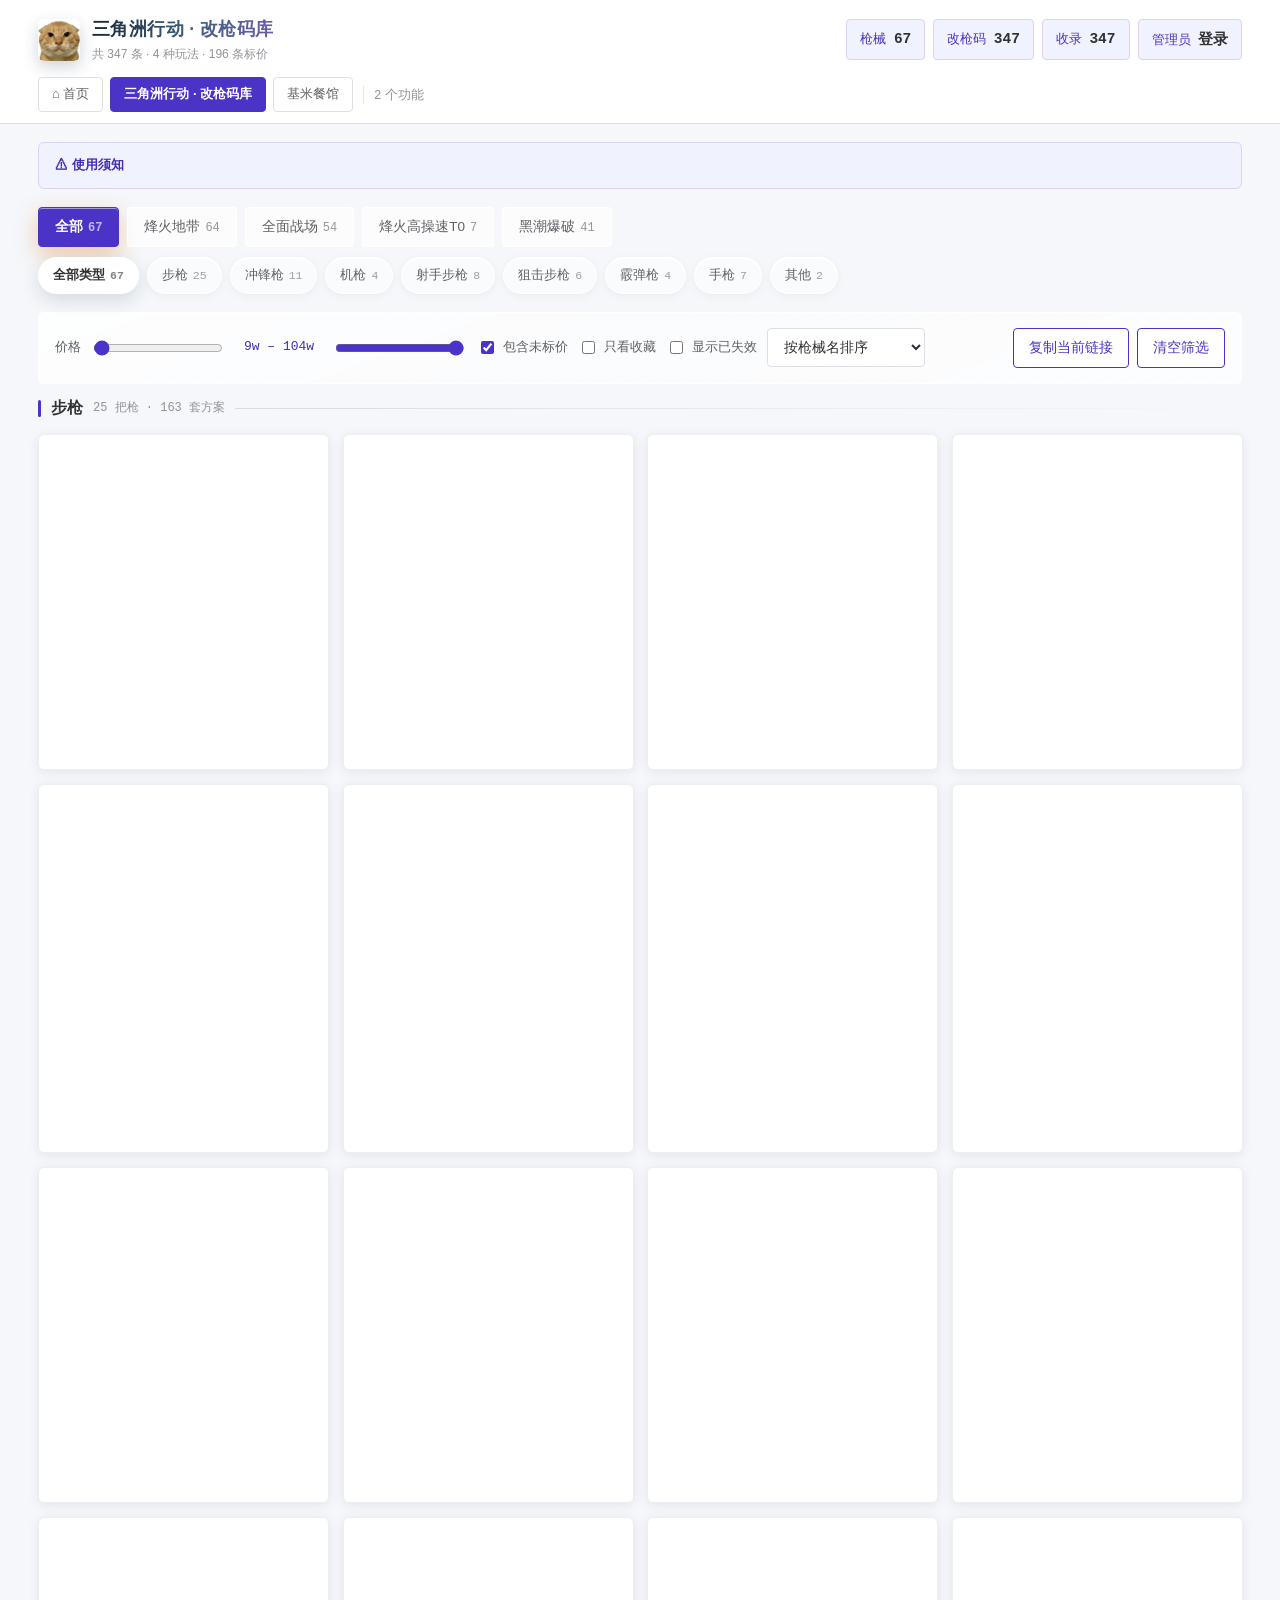
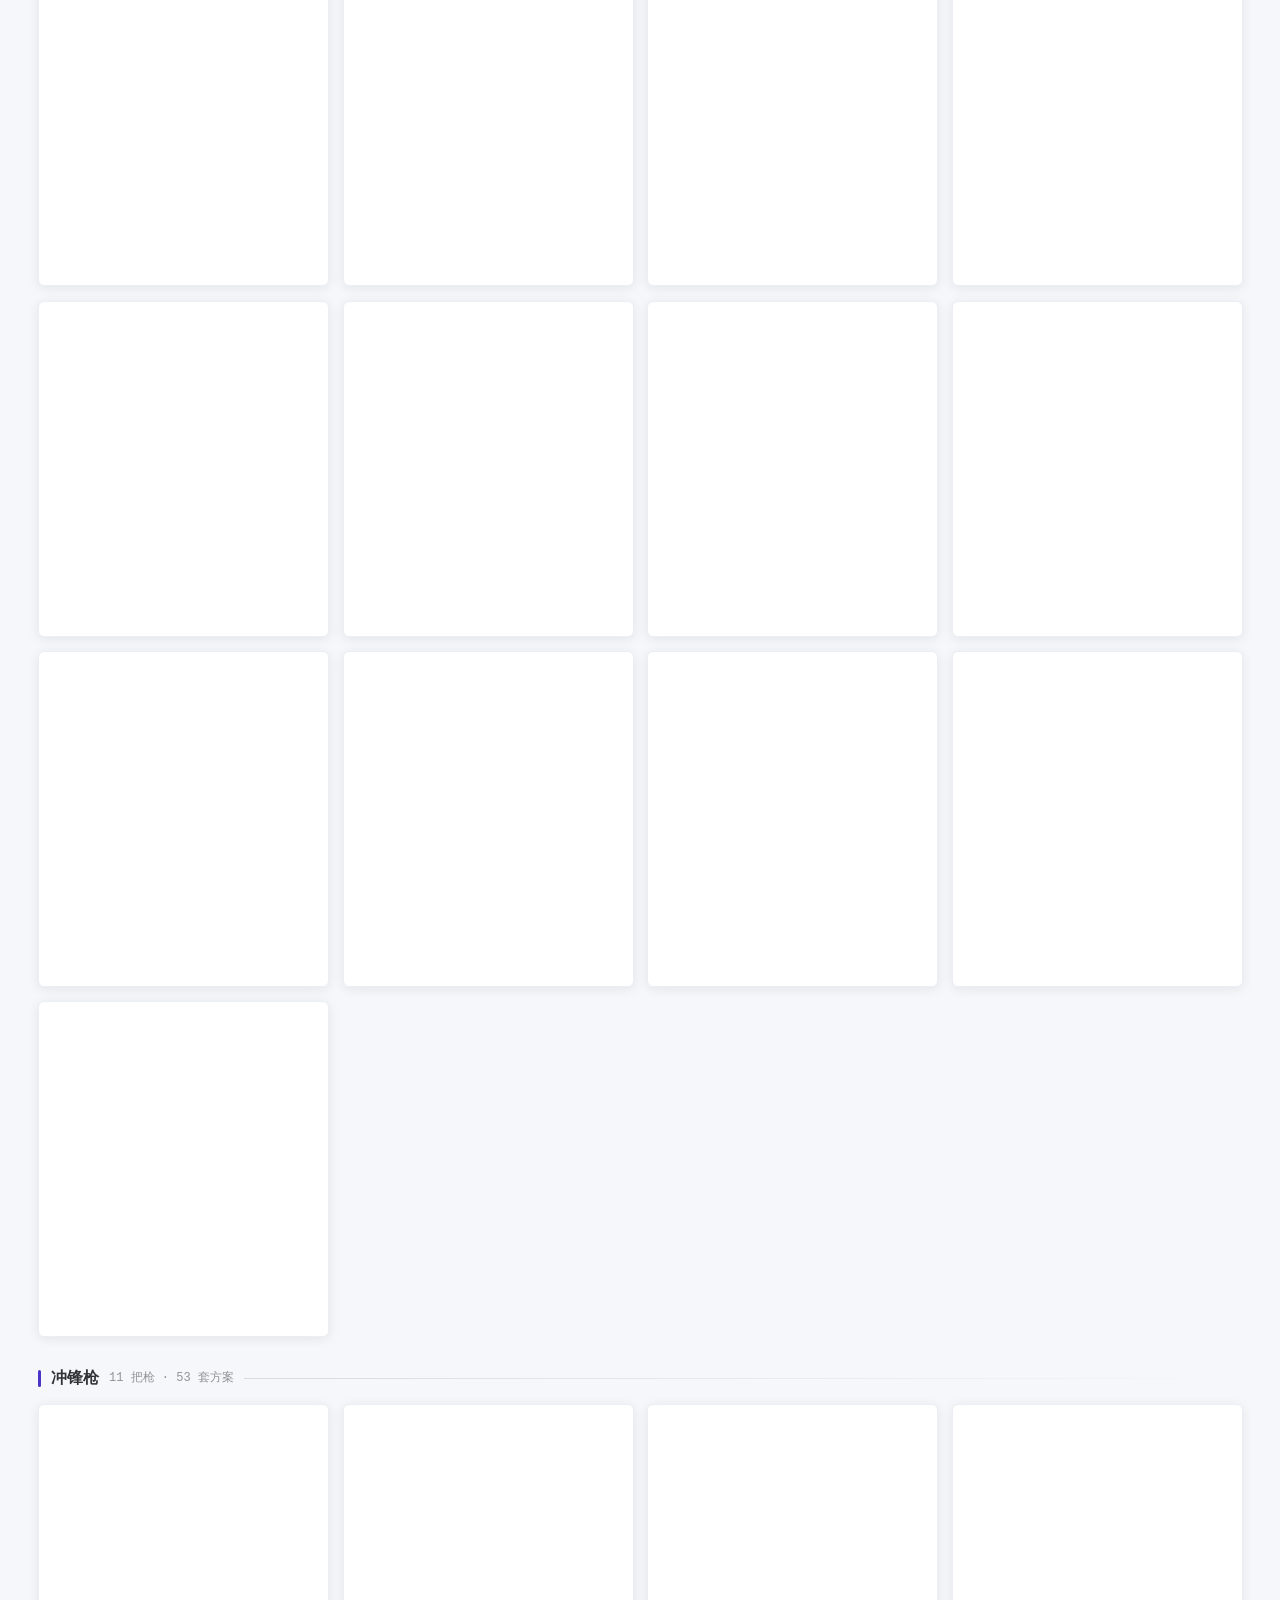
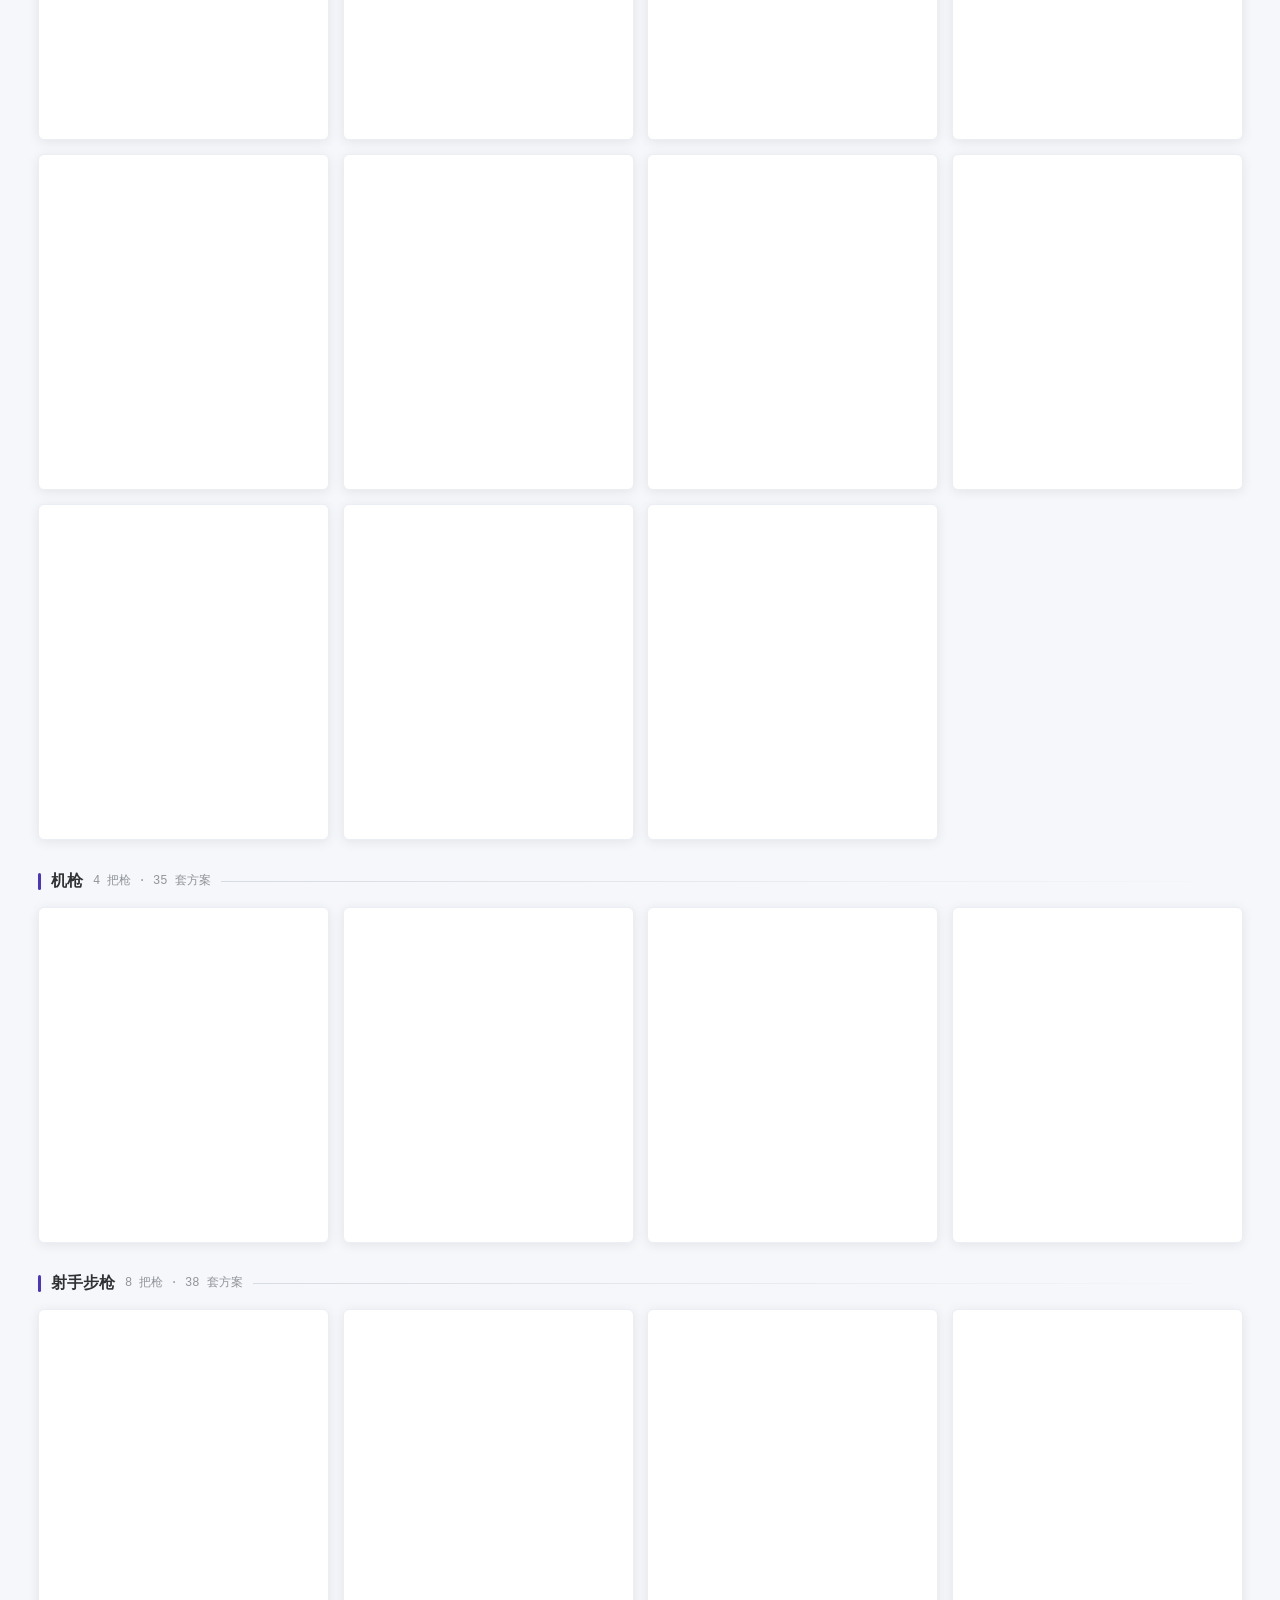
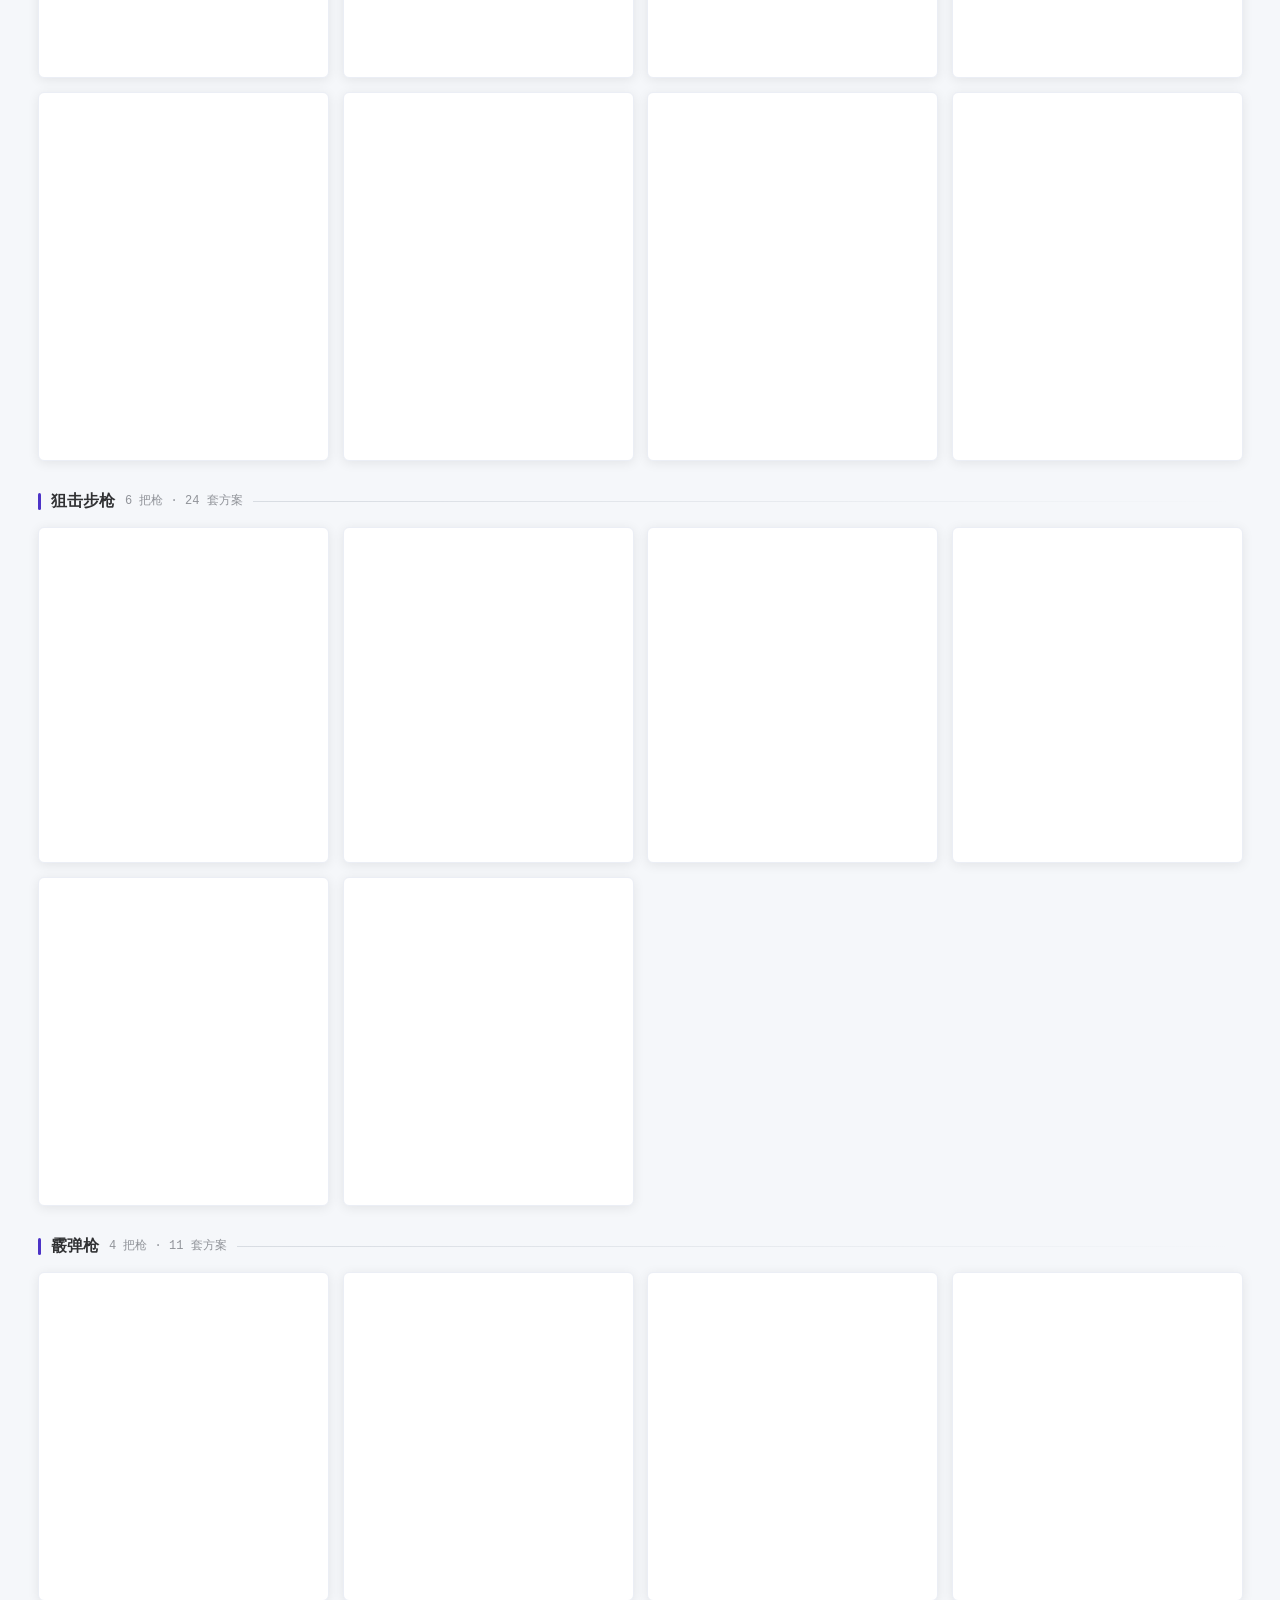
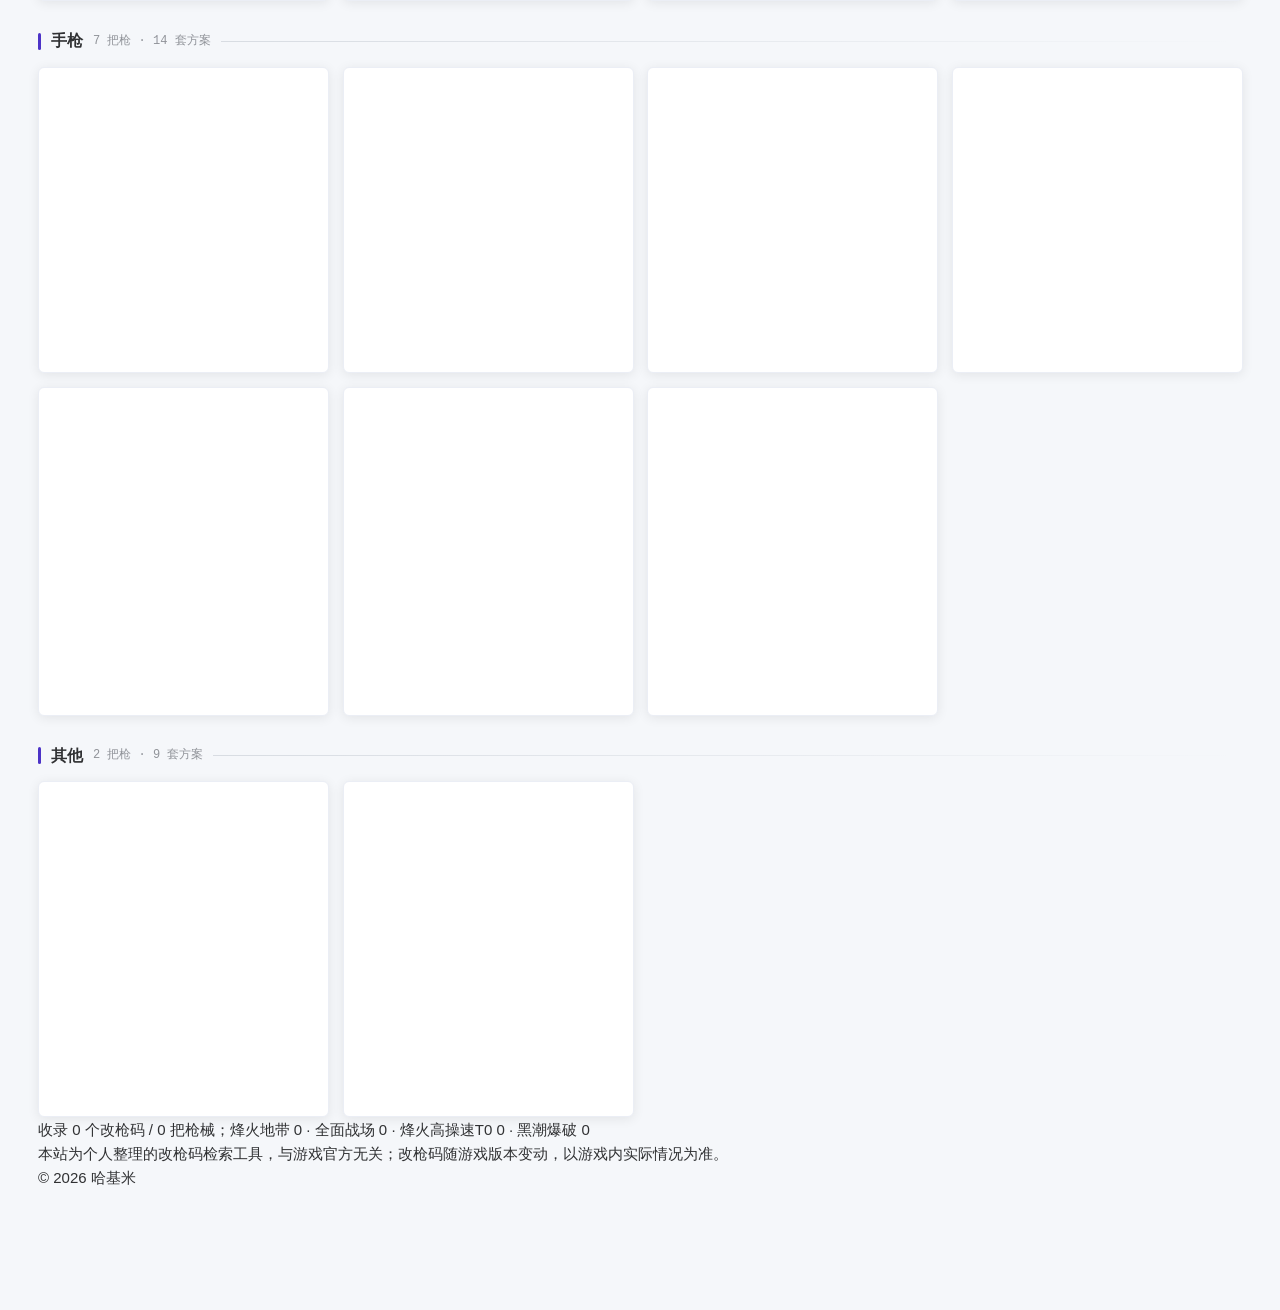
==== commit 32afc48d: "update docs/delta-codes/index.html" ====
--- a/docs/delta-codes/index.html
+++ b/docs/delta-codes/index.html
@@ -286,6 +286,8 @@
   }
 }, 3500);
 </script>
+<!-- 皮肤层：只改配色/圆角/阴影，删掉这行就回原样 -->
+<link rel="stylesheet" href="../assets/skin.css" />
 </head>
 <body>
 <div class="grain"></div>
@@ -302,7 +304,7 @@
       <div class="stat">枪械 <b id="s-guns">0</b></div>
       <div class="stat">改枪码 <b id="s-codes">0</b></div>
       <div class="stat">收录 <b id="s-total">0</b></div>
-      <div class="stat" id="s-api" hidden>接口 <b>—</b></div>
+      <!-- 顶栏的接口状态徽章已移除（setApiStat 里有 !el 保护，不会报错）-->
       <button class="stat" id="s-admin" title="管理员登录 / 管理面板">管理员 <b>登录</b></button>
     </div>
   </div>
@@ -512,7 +514,7 @@
 
   // ---------- 后端 ----------
   /* 线路不稳（国内到 Cloudflare 的 TLS 握手经常十几秒甚至超时），
-     所以：1) 失败自动重试  2) 在顶栏显示接口状态
+     所以：1) 失败自动重试
         3) 彻底失败后每 20 秒在后台自动重试，连上就自动恢复
      免得"连不上"被误当成"没人提交过" */
   var apiWarned = false;
--- a/docs/assets/skin.css
+++ b/docs/assets/skin.css
@@ -0,0 +1,155 @@
+/* ============================================================
+   哈基米工具箱 · 皮肤层（designverse 风格）
+   ------------------------------------------------------------
+   参照 designverse.com.cn（Element UI + 紫 #4C33C7）提炼：
+     主色紫 / Element 四级灰阶 / 4~6px 小圆角 / 平面化 / 极轻阴影
+
+   为什么单独一个文件：
+     主题（theme.css）负责结构和布局，这个文件只负责"皮"。
+     想反悔：删掉本文件 + 各页面 head 里那行 <link> 就回到原样。
+
+   为什么大量用 !important：
+     改枪码页自己 <style> 里的规则很具体（.gun-card::after 之类），
+     普通优先级压不住。皮肤层要保证盖得住，所以直接上 !important。
+     这个文件只覆盖颜色/圆角/阴影/装饰，不碰任何布局尺寸。
+   ============================================================ */
+
+:root{
+  /* ---- 主色：橙 -> 紫（取自 designverse #4C33C7）---- */
+  --accent:#4C33C7;
+  --accent2:#442DB3;
+  --star:#E6A23C;
+  --bad:#F56C6C;
+  --ok:#67C23A;
+  --cyan:#4C33C7;
+
+  /* ---- 文字：Element 四级灰阶 ---- */
+  --txt:#303133;
+  --dim:#606266;
+  --dim2:#909399;
+
+  /* ---- 底 & 卡片：平面化，不用玻璃 ---- */
+  --bg:#F5F7FA;
+  --glass:#FFFFFF;
+  --glass-2:#FFFFFF;
+  --rim:#DCDFE6;
+  --rim-2:#E4E7ED;
+  --blur:none;
+
+  /* ---- 阴影：Element 经典卡片阴影 ---- */
+  --shadow:0 2px 12px 0 rgba(0,0,0,.08);
+  --inset:none;
+
+  /* ---- 圆角：22px -> 6px ---- */
+  --radius:6px;
+}
+
+/* ① 干掉所有装饰：七彩光晕、网格、颗粒噪点 */
+body::before,body::after,.grain{display:none!important}
+html,body{background:#F5F7FA!important}
+
+/* ② 干掉所有毛玻璃（designverse 是纯平面） */
+*,*::before,*::after{
+  backdrop-filter:none!important;-webkit-backdrop-filter:none!important}
+
+/* ③ 曲线拉直：不要漂移、不要浮起 */
+*,*::before,*::after{
+  animation:none!important;
+  transition-property:background-color,border-color,color,box-shadow!important;
+  transition-duration:.15s!important}
+.fcard:hover,.card:hover,.gun-card:hover{transform:none!important}
+
+/* ④ 顶栏：白底 + 一条发丝线，没有渐变没有彩虹 */
+header.top{
+  background:#FFFFFF!important;
+  border-bottom:1px solid #DCDFE6!important;
+  box-shadow:none!important}
+header.top::after,header.top::before{display:none!important}
+body.scrolled header.top{box-shadow:0 2px 12px 0 rgba(0,0,0,.06)!important}
+
+/* ⑤ 圆角收紧到 4~6px */
+.mark,.mark.has-img{border-radius:6px!important}
+.brand .mark img,.mark.has-img img{border-radius:6px!important}
+.btn,.copy,.icon-btn,.tab,.badge,.stat,.badge.ftag,
+.badge.st-online,.badge.st-beta,.copytab,button,input,select{
+  border-radius:4px!important}
+.card,.fcard,.hero,.panel,.gun-card,.modal,.box,.notice,.usage{
+  border-radius:6px!important}
+
+/* ⑥ 按钮 -> Element 主按钮 */
+.btn{background:#4C33C7!important;color:#fff!important;
+  border:1px solid #4C33C7!important;box-shadow:none!important}
+.btn:hover{background:#442DB3!important;border-color:#442DB3!important}
+.btn.ghost{background:#fff!important;color:#4C33C7!important;
+  border:1px solid #4C33C7!important}
+.btn.ghost:hover{background:#F0F2FD!important}
+
+/* ⑦ 标签 -> Element tag（浅紫底 + 紫字 + 细边） */
+.badge,.badge.ftag,.badge.st-online,.badge.st-beta,.stat{
+  background:#F0F2FD!important;color:#4C33C7!important;
+  border:1px solid #D9D2F5!important;font-weight:500!important}
+.badge.st-online{background:#F0F9EB!important;color:#67C23A!important;
+  border-color:#C2E7B0!important}
+
+/* ⑧ 卡片：白底 + 发丝边 + Element 阴影 */
+.card,.fcard,.hero,.gun-card{
+  background:#FFFFFF!important;border:1px solid #EBEEF5!important;
+  box-shadow:0 2px 12px 0 rgba(0,0,0,.08)!important}
+.card::before,.fcard::before,.hero::before{display:none!important}
+
+/* ⑨ 输入框 -> Element input */
+input,select,textarea{
+  background:#FFFFFF!important;border:1px solid #DCDFE6!important;
+  color:#303133!important;box-shadow:none!important}
+input:focus,select:focus,textarea:focus{
+  border-color:#4C33C7!important;box-shadow:0 0 0 2px rgba(76,51,199,.12)!important}
+
+/* ⑩ 选中态一律浅紫 */
+.tabs .tab.on,.tab.on,.copy.on{
+  background:#4C33C7!important;color:#fff!important;border-color:#4C33C7!important}
+
+/* ⑪ 滚动进场那套没意义了，直接显示 */
+.reveal{opacity:1!important;transform:none!important}
+
+/* ⑫ 补漏：改枪码页自己的 <style> 里有橙色残留，优先级比我上面高，这里逐条压掉 */
+.notice{background:#F0F2FD!important;border-color:#D9D2F5!important}
+.gun-card::before,.gun-card::after,.detail-head::before,.card-title::before,
+.cat-title::before{background:none!important;opacity:0!important;box-shadow:none!important}
+.cat-title::before{background:#4C33C7!important;opacity:1!important}
+.gun-card:hover{border-color:#C6BBF0!important;
+  box-shadow:0 4px 16px rgba(76,51,199,.13)!important;transform:none!important}
+.gc-pricebar{background:#EBEEF5!important}
+.gc-pricebar i{background:#705BD2!important}
+.gc-pricebar i:nth-child(3){background:#4C33C7!important}
+.badge.price.t-mid{background:#F0F2FD!important;color:#4C33C7!important;
+  border-color:#D9D2F5!important}
+.badge.price.t-high{background:#FDF6EC!important;color:#E6A23C!important;
+  border-color:#F5DAB1!important}
+.badge.gone,.badge.del{background:#FEF0F0!important;color:#F56C6C!important;
+  border-color:#FBC4C4!important}
+.build-item:hover .bi-code{color:#4C33C7!important}
+.icon-btn.cmp.on{background:#4C33C7!important;color:#fff!important;
+  border-color:#4C33C7!important}
+.icon-btn.edit:hover{color:#4C33C7!important;border-color:#4C33C7!important}
+.icon-btn.del:hover{color:#F56C6C!important;border-color:#F56C6C!important}
+.fixed-gun{background:#F0F2FD!important;color:#4C33C7!important;
+  border-color:#D9D2F5!important}
+.gc-go,.gc-more{color:#4C33C7!important}
+.ficon{background:linear-gradient(140deg,#705BD2,#4C33C7)!important;
+  box-shadow:0 6px 16px rgba(76,51,199,.24)!important}
+.fcard:hover{box-shadow:0 4px 16px rgba(76,51,199,.12)!important;transform:none!important}
+.hero-tags .badge,.stats .stat{background:#F0F2FD!important;color:#4C33C7!important;
+  border-color:#D9D2F5!important}
+/* 顶栏那条彩虹进度线也去掉 */
+header.top::after,header.top::before{display:none!important}
+
+/* ⑬ 最后几处橙：导航胶囊、功能图标 */
+.fnav a{border-radius:4px!important;background:#FFFFFF!important;
+  border:1px solid #DCDFE6!important;box-shadow:none!important;color:#606266!important}
+.fnav a:hover{background:#F0F2FD!important;color:#4C33C7!important;transform:none!important}
+.fnav a.on{background:#4C33C7!important;color:#fff!important;
+  border-color:#4C33C7!important;box-shadow:none!important}
+.fnav .sep{background:#E4E7ED!important}
+.ficon{background:linear-gradient(140deg,#705BD2,#4C33C7)!important;
+  border-radius:6px!important;box-shadow:0 6px 16px rgba(76,51,199,.22)!important;
+  text-shadow:none!important}
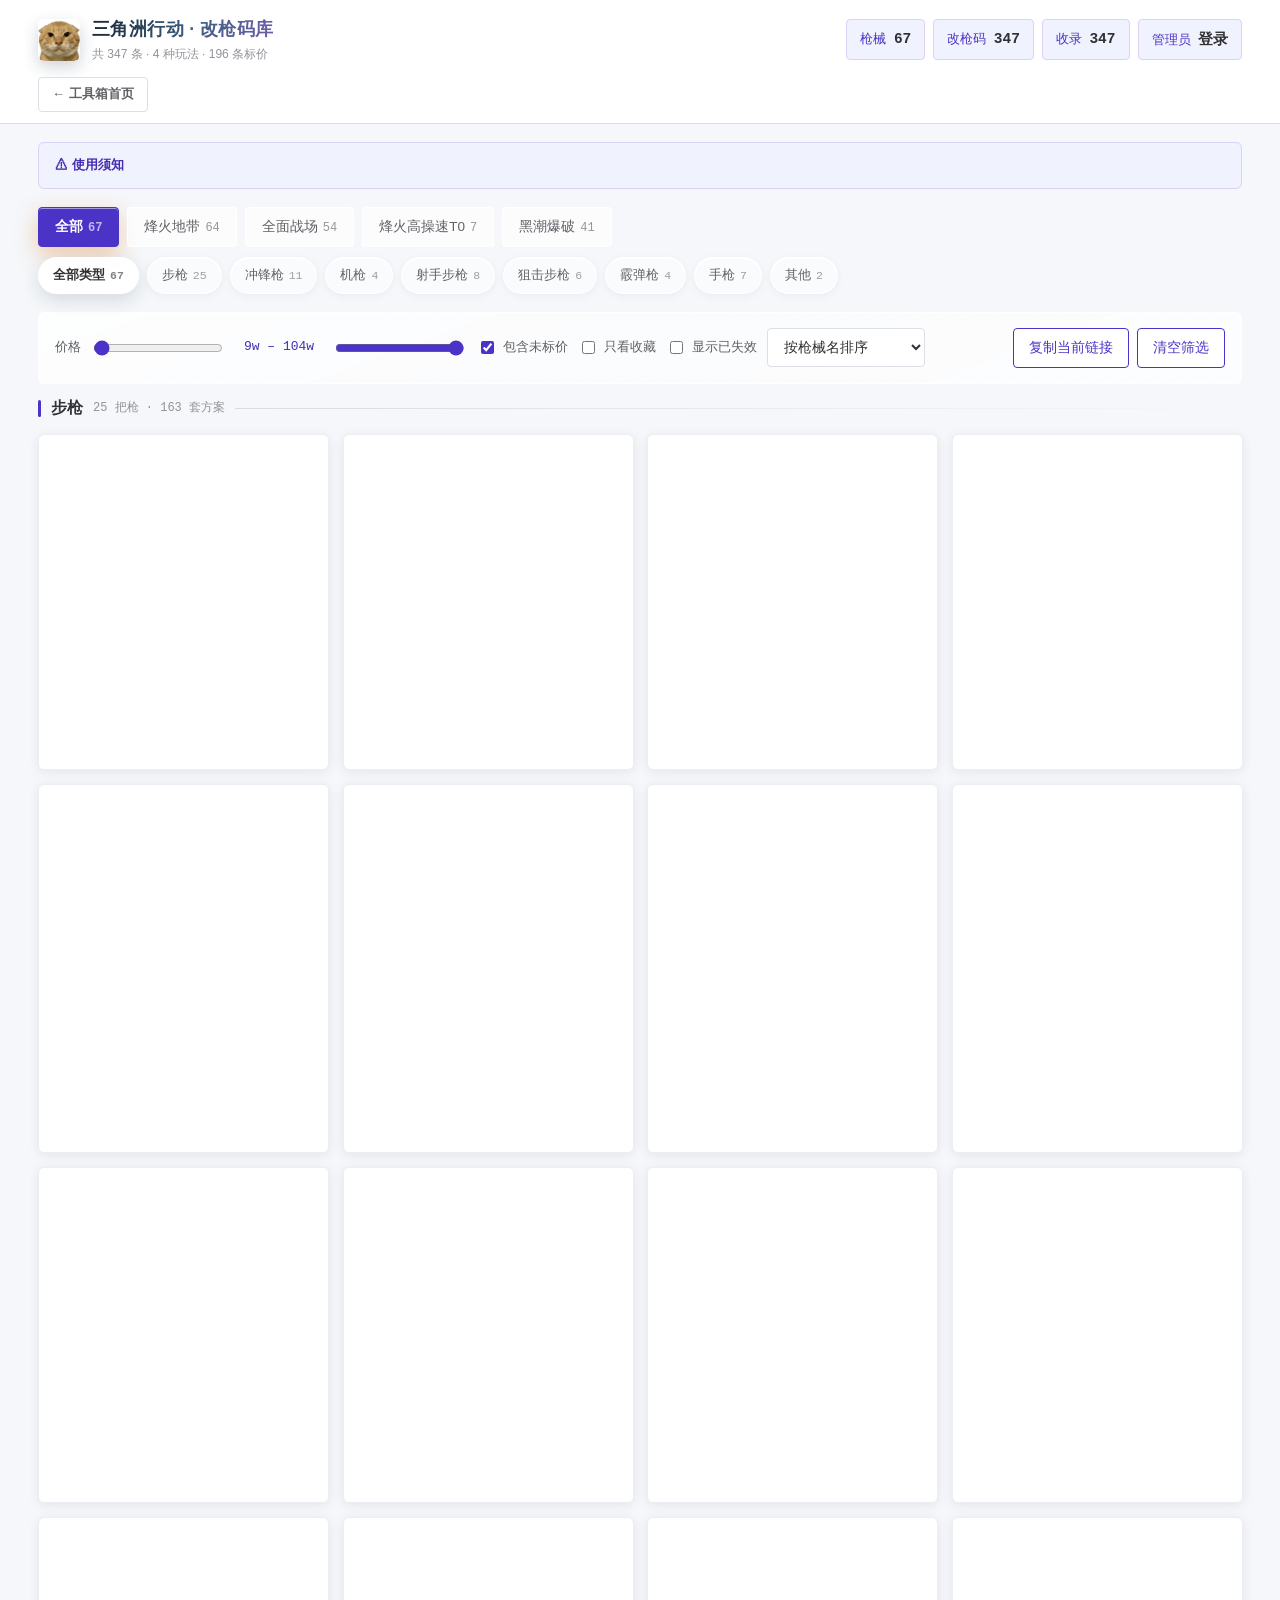
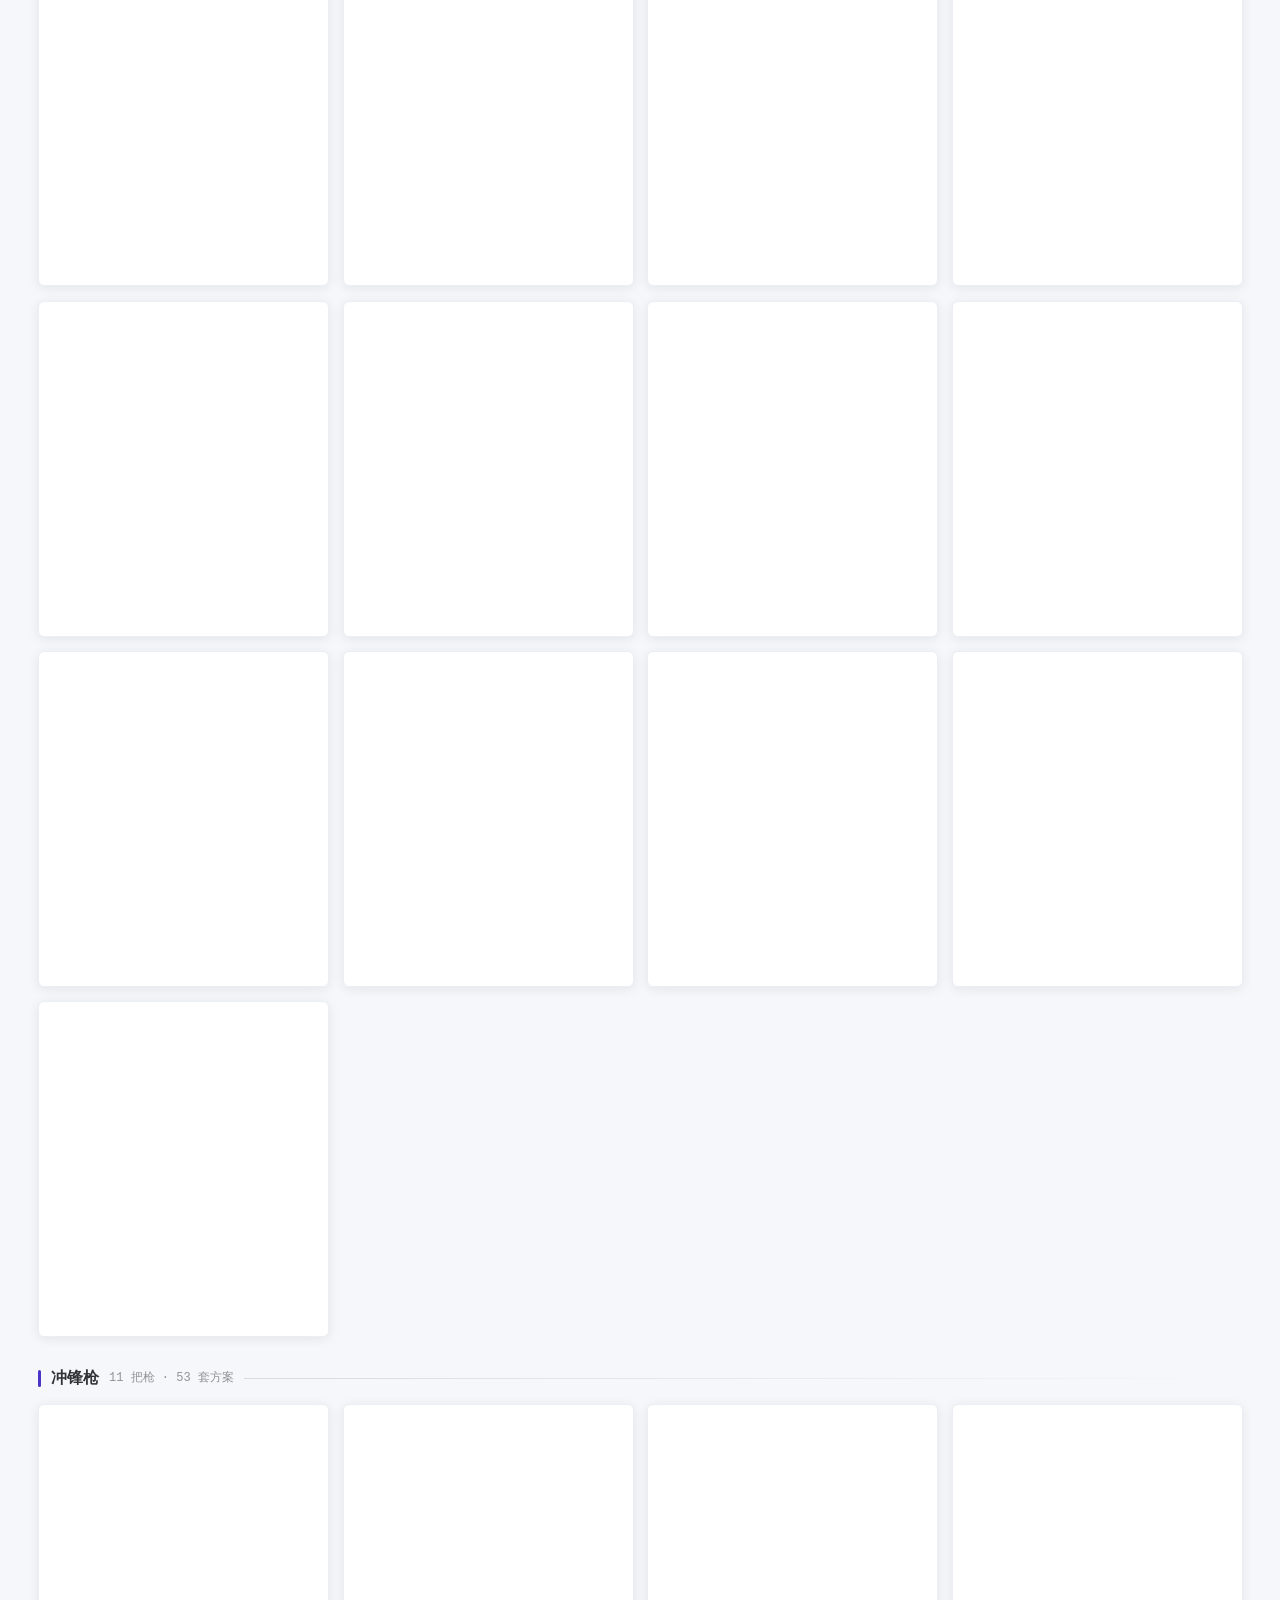
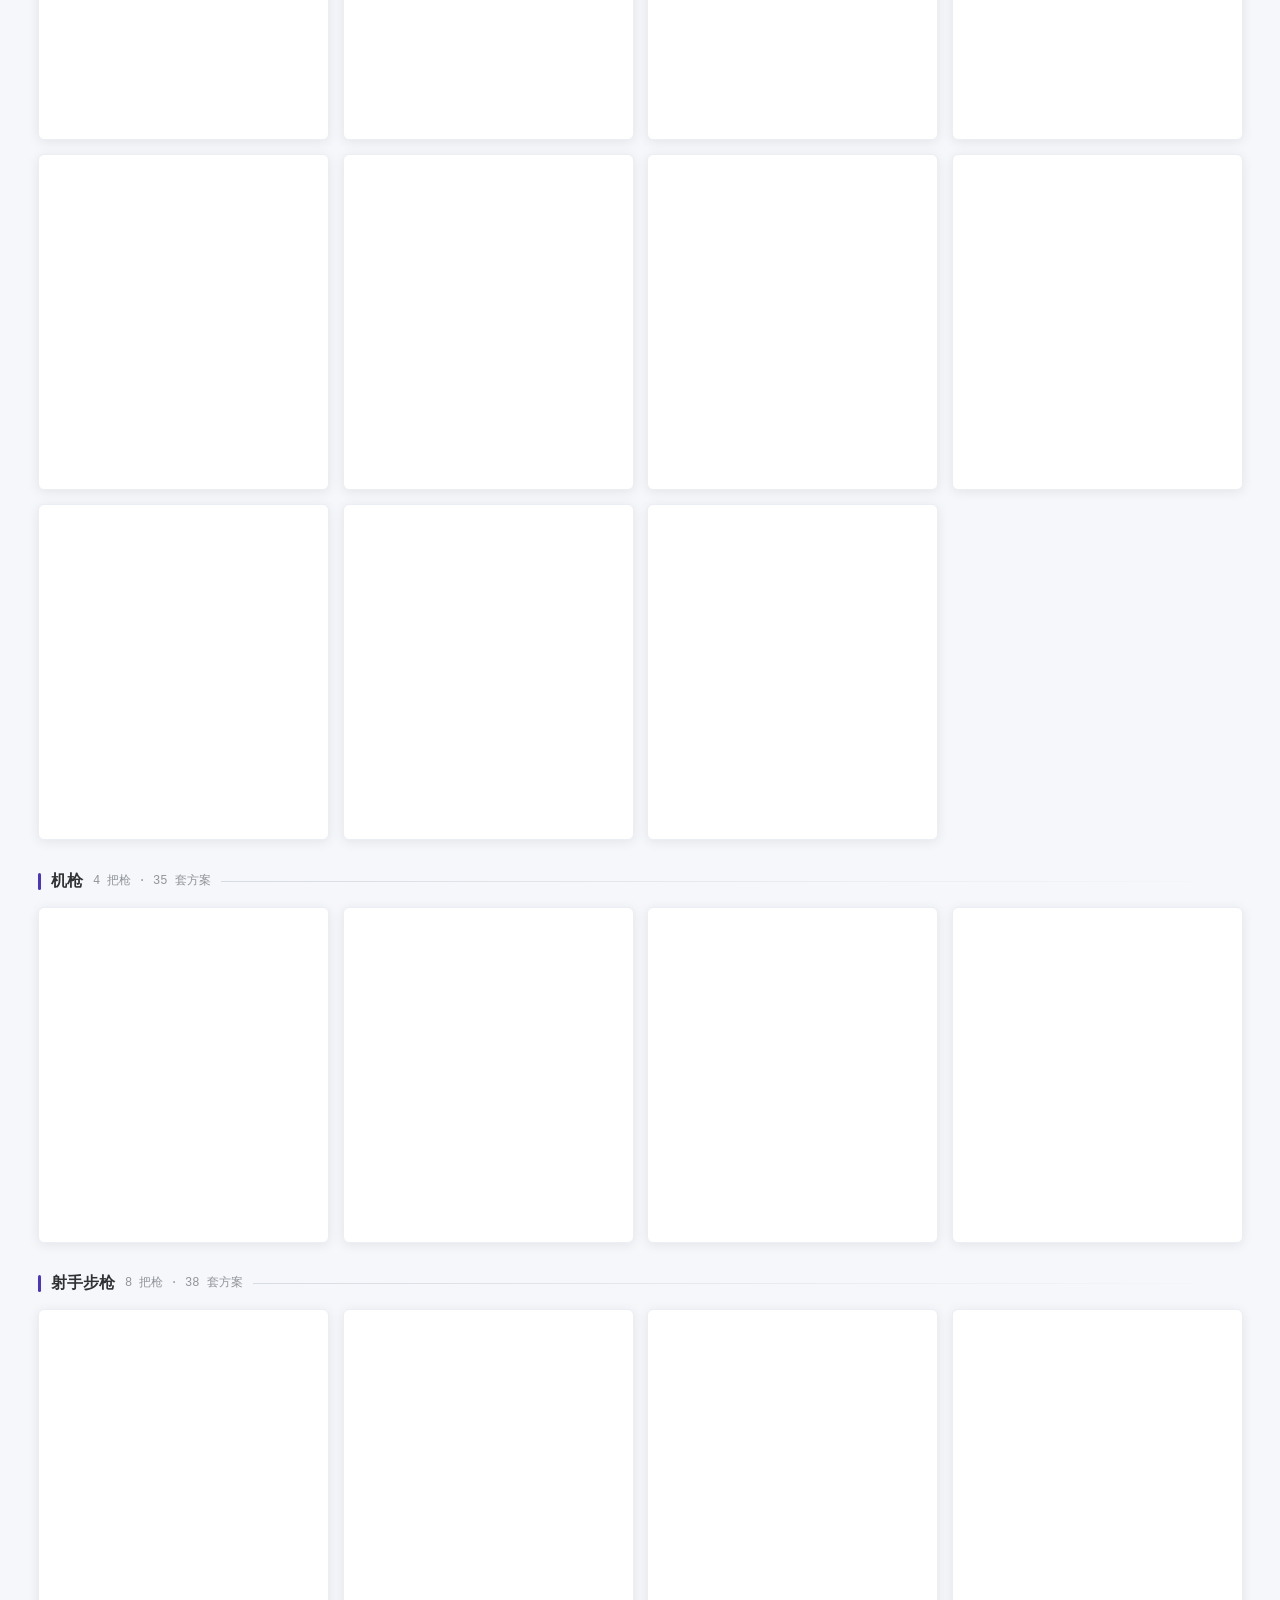
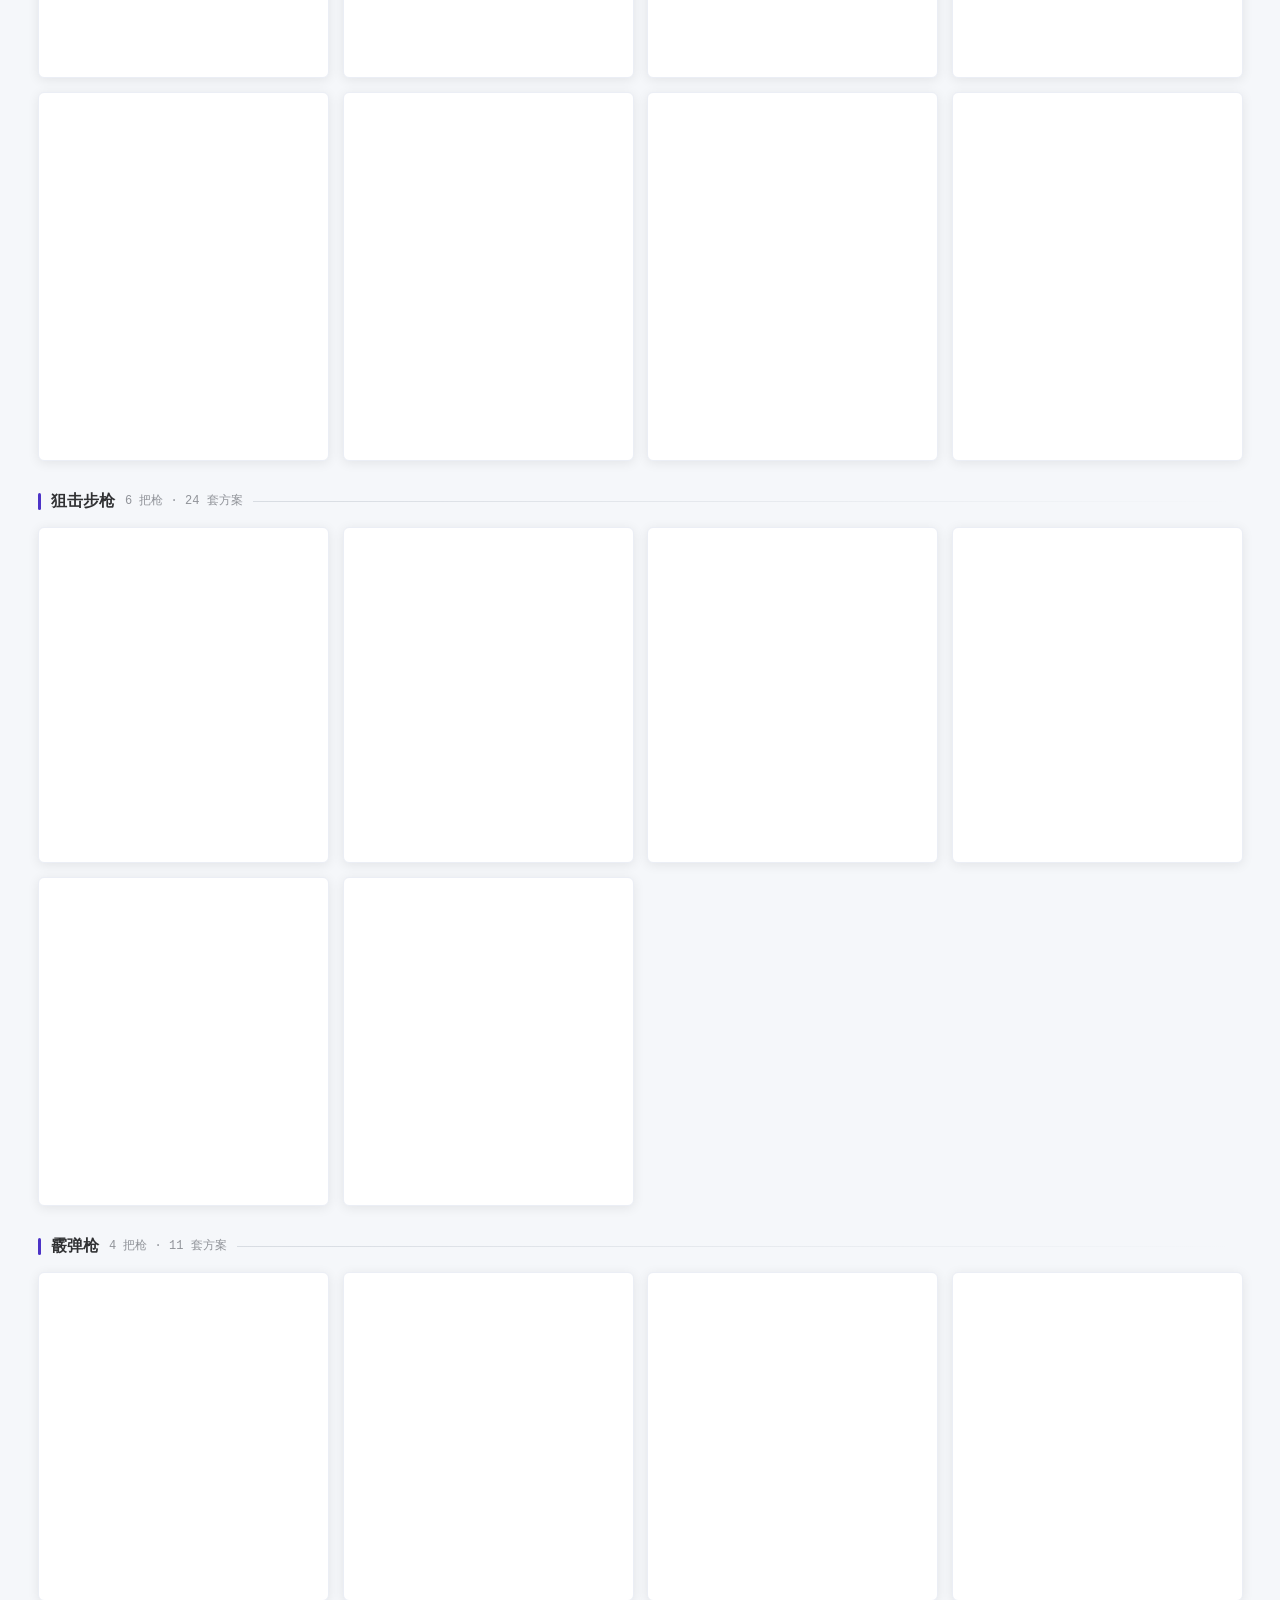
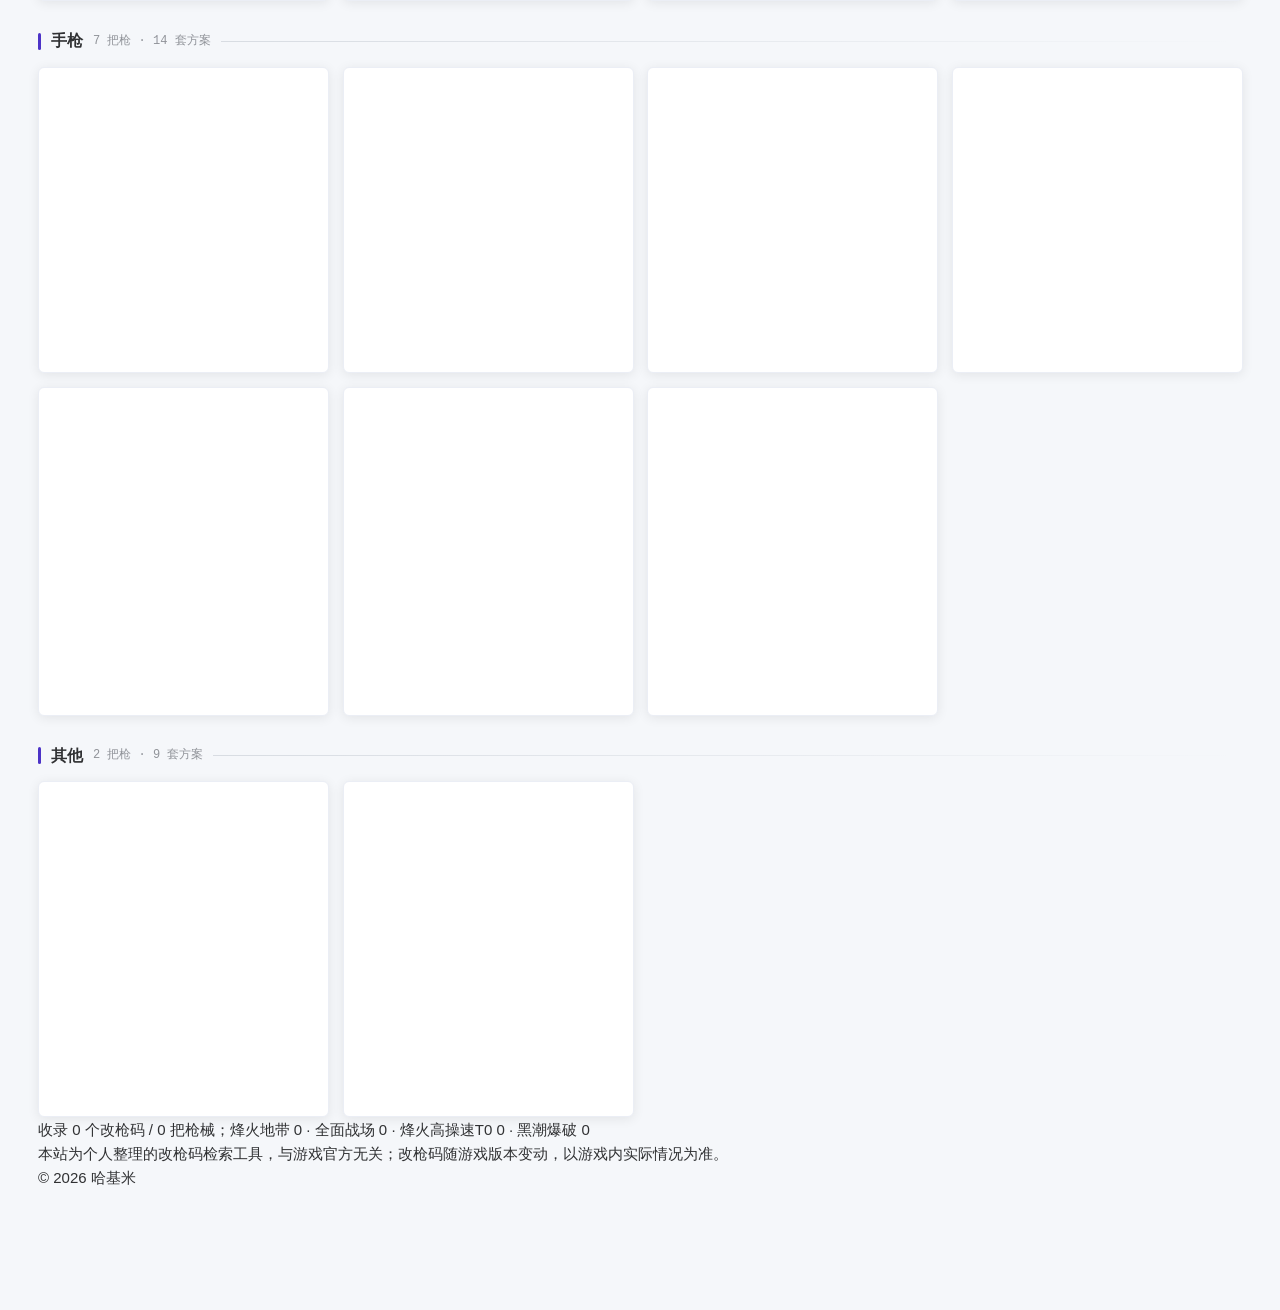
==== commit 27b15917: "update docs/delta-codes/index.html" ====
--- a/docs/delta-codes/index.html
+++ b/docs/delta-codes/index.html
@@ -288,6 +288,7 @@
 </script>
 <!-- 皮肤层：只改配色/圆角/阴影，删掉这行就回原样 -->
 <link rel="stylesheet" href="../assets/skin.css" />
+<link rel="stylesheet" href="../assets/mobile.css" />
 </head>
 <body>
 <div class="grain"></div>
@@ -296,16 +297,16 @@
     <a class="brand" id="brand" href="../">
       <div class="mark has-img"><img src="../icons/icon-192.png" alt="改枪码库" width="42" height="42" /></div>
       <div>
-        <h1>三角洲行动 · 改枪码库</h1>
+        <h1><span class="h1-full">三角洲行动 · 改枪码库</span><span class="h1-mob">改枪码库</span></h1>
         <div class="sub" id="sub">加载中…</div>
       </div>
     </a>
     <div class="stats">
-      <div class="stat">枪械 <b id="s-guns">0</b></div>
+      <div class="stat" data-mhide>枪械 <b id="s-guns">0</b></div>
       <div class="stat">改枪码 <b id="s-codes">0</b></div>
-      <div class="stat">收录 <b id="s-total">0</b></div>
+      <div class="stat" data-mhide>收录 <b id="s-total">0</b></div>
       <!-- 顶栏的接口状态徽章已移除（setApiStat 里有 !el 保护，不会报错）-->
-      <button class="stat" id="s-admin" title="管理员登录 / 管理面板">管理员 <b>登录</b></button>
+      <button class="stat" id="s-admin" title="管理员登录 / 管理面板"><span class="st-full">管理员 </span><b>登录</b></button>
     </div>
   </div>
   <nav class="fnav" id="siteNav"></nav>
--- a/docs/assets/theme.css
+++ b/docs/assets/theme.css
@@ -375,3 +375,7 @@
   header.top::before{transform:scaleX(1)!important}
   body::before{will-change:auto}
 }
+
+/* ---------- 品牌块收缩修复（桌面也要，不只手机）---------- */
+.brand > div{min-width:0}
+.brand h1,.brand .bt{overflow:hidden;text-overflow:ellipsis}
--- a/docs/assets/skin.css
+++ b/docs/assets/skin.css
@@ -153,3 +153,19 @@
 .ficon{background:linear-gradient(140deg,#705BD2,#4C33C7)!important;
   border-radius:6px!important;box-shadow:0 6px 16px rgba(76,51,199,.22)!important;
   text-shadow:none!important}
+
+/* ⑭ 「全部功能」标题前的小竖条：橙 -> 紫 */
+.sec-title::before{background:#4C33C7!important}
+.sec-title::after{background:linear-gradient(90deg,#E4E7ED,transparent)!important}
+
+/* ============================================================
+   ⑮ 基米餐馆页自己的橙色残留（该页有独立 <style>）
+   ============================================================ */
+.side button.on{background:#F0F2FD!important;color:#4C33C7!important;
+  border-color:#D9D2F5!important}
+.gate input:focus,.bar input[type=search]:focus{border-color:#4C33C7!important;
+  box-shadow:0 0 0 2px rgba(76,51,199,.12)!important}
+.dish.in{background:#F0F2FD!important;border-color:#4C33C7!important}
+.step button:hover:not(:disabled){background:#4C33C7!important;color:#fff!important;
+  border-color:#4C33C7!important}
+.gate .lock{color:#4C33C7!important}
--- a/docs/assets/mobile.css
+++ b/docs/assets/mobile.css
@@ -0,0 +1,97 @@
+/* ============================================================
+   哈基米工具箱 · 手机端收紧
+   ------------------------------------------------------------
+   为什么单独一个文件、而且要最后加载：
+     theme.css 在页面自己的 <style> 之前加载，同优先级下**会被压住**。
+     改枪码页和餐馆页各自都写了 .tabs / .chips / .panel / .notice 的样式，
+     所以把手机端规则写在 theme.css 里对它们无效。
+     放在最后加载的一层，才能稳定盖住。
+
+   文件分工：
+     theme.css   结构、布局基础
+     skin.css    配色、圆角、阴影
+     mobile.css  手机端收紧（本文件，最后加载）
+   ============================================================ */
+
+/* 手机端短标题（桌面上不显示） */
+.h1-mob{display:none}
+
+@media (max-width:620px){
+
+  /* ---------- 顶栏：175px -> 87px ---------- */
+  /* 原来 .top-in 是 flex-wrap:wrap，统计条放不下就独占一行，白吃 41px */
+  .top-in{padding:8px 14px 7px;gap:9px;flex-wrap:nowrap;align-items:center}
+  .brand{gap:8px;flex:1 1 auto;min-width:0}
+  .brand .mark,
+  .brand .mark.has-img{width:32px;height:32px;flex:0 0 32px;border-radius:8px}
+  .brand h1,.brand .bt{font-size:15px;white-space:nowrap;overflow:hidden;
+    text-overflow:ellipsis;letter-spacing:0}
+  .brand .sub{display:none}                    /* 副标题：手机上省掉 */
+  .h1-full{display:none}                       /* 长标题换短的，免得被截断 */
+  .h1-mob{display:inline}
+
+  /* 统计条：不换行、变小、能横滑 */
+  .stats{flex:0 1 auto;gap:5px;flex-wrap:nowrap;overflow-x:auto;
+    scrollbar-width:none;-ms-overflow-style:none}
+  .stats::-webkit-scrollbar{display:none}
+  .stat{font-size:11px;padding:3px 7px;white-space:nowrap;flex:0 0 auto;
+    letter-spacing:-.2px}
+  .stat b{font-size:11.5px}
+  /* 管理员按钮的「管理员」三个字手机上省掉，只留「登录」 */
+  .st-full{display:none}
+  /* 品牌标题优先保住。
+     实测 .stats 会被撑到 278px（内容只有 ~129px），把品牌挤到只剩 75px，
+     标题只能显示「基…」。所以两边都给硬约束：
+       .brand  flex-basis:0%  -> 完全按剩余空间分配
+       .stats  max-width:52%  -> 不管谁来撑，最多占一半多一点 */
+  .brand{flex:1 1 0%;min-width:0;overflow:hidden}
+  .stats{flex:0 1 auto;min-width:0;max-width:52%}
+  .brand h1,.brand .bt{font-size:14.5px}
+  .stats .stat[data-mhide]{display:none}       /* 改枪码页藏掉「枪械」「收录」 */
+
+  /* 导航：一整行横滑，不折行；末尾的「N 个功能」去掉 */
+  .fnav{flex-wrap:nowrap;overflow-x:auto;padding:0 14px 7px;margin:0;
+    scrollbar-width:none;-ms-overflow-style:none}
+  .fnav::-webkit-scrollbar{display:none}
+  .fnav a{flex:0 0 auto;font-size:12.5px;padding:5px 11px;border-radius:999px}
+  .fnav .sep{display:none}
+  .fnav > span{display:none}
+
+  /* 再滚就再收一点 */
+  body.scrolled .top-in{padding-top:6px;padding-bottom:5px}
+
+  /* ---------- 筛选区：横滑，不再折成好几行 ---------- */
+  /* 用负边距顶到屏幕两边，滑起来更像原生控件 */
+  .tabs,.chips{
+    flex-wrap:nowrap;overflow-x:auto;overscroll-behavior-x:contain;
+    scrollbar-width:none;-ms-overflow-style:none;
+    margin-left:-14px;margin-right:-14px;
+    padding:0 14px 6px;
+  }
+  .tabs::-webkit-scrollbar,.chips::-webkit-scrollbar{display:none}
+  .tabs > *,.chips > *{flex:0 0 auto}
+
+  /* 筛选面板挤紧：价格条独占一行，其余并排 */
+  .panel{padding:11px 13px}
+  .panel .row{gap:7px 9px}
+  .panel .row .price-box{flex:1 1 100%}
+  .panel .row .chk{flex:0 0 auto;font-size:12px}
+  .panel .row .btn{padding:7px 13px;font-size:12.5px}
+
+  /* 使用须知那条提示收一点 */
+  .notice{margin-bottom:9px}
+  .notice summary{padding:9px 13px;font-size:13px}
+
+  /* 分组标题（步枪 / 冲锋枪 …）收紧 */
+  .cat-title{margin:15px 0 9px}
+}
+
+/* ---------- 顶部导航：只剩一个返回首页 ---------- */
+.fnav:empty{display:none}                        /* 首页上没有导航，整行收掉 */
+.fnav .back-home{font-weight:600}
+.fnav .back-home::before{content:none}
+
+/* 手机端品牌标题和统计条重叠的修复：
+   .brand 内层 div 缺 min-width:0，flex 布局下它不肯收缩到内容宽度以下，
+   于是标题溢出压到统计条上。补上 min-width:0 让 ellipsis 正常生效。 */
+.brand > div{min-width:0}
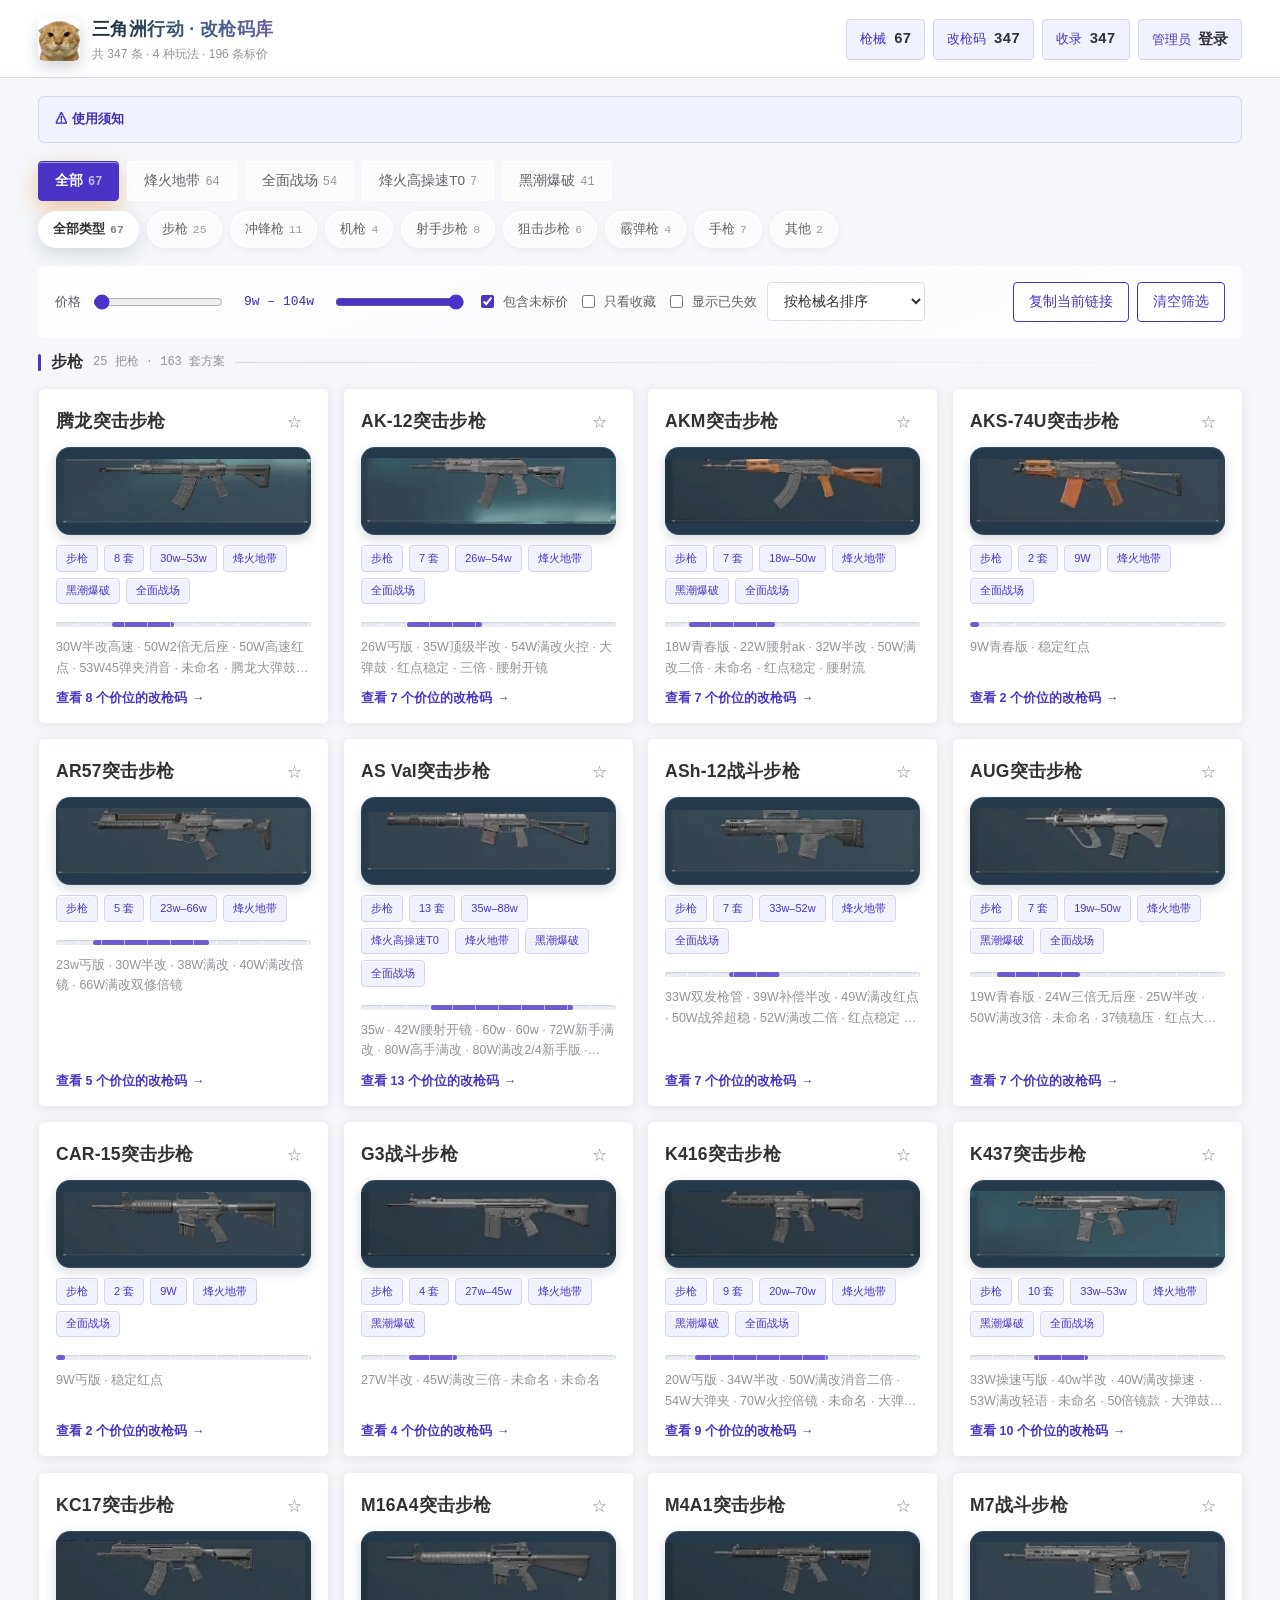
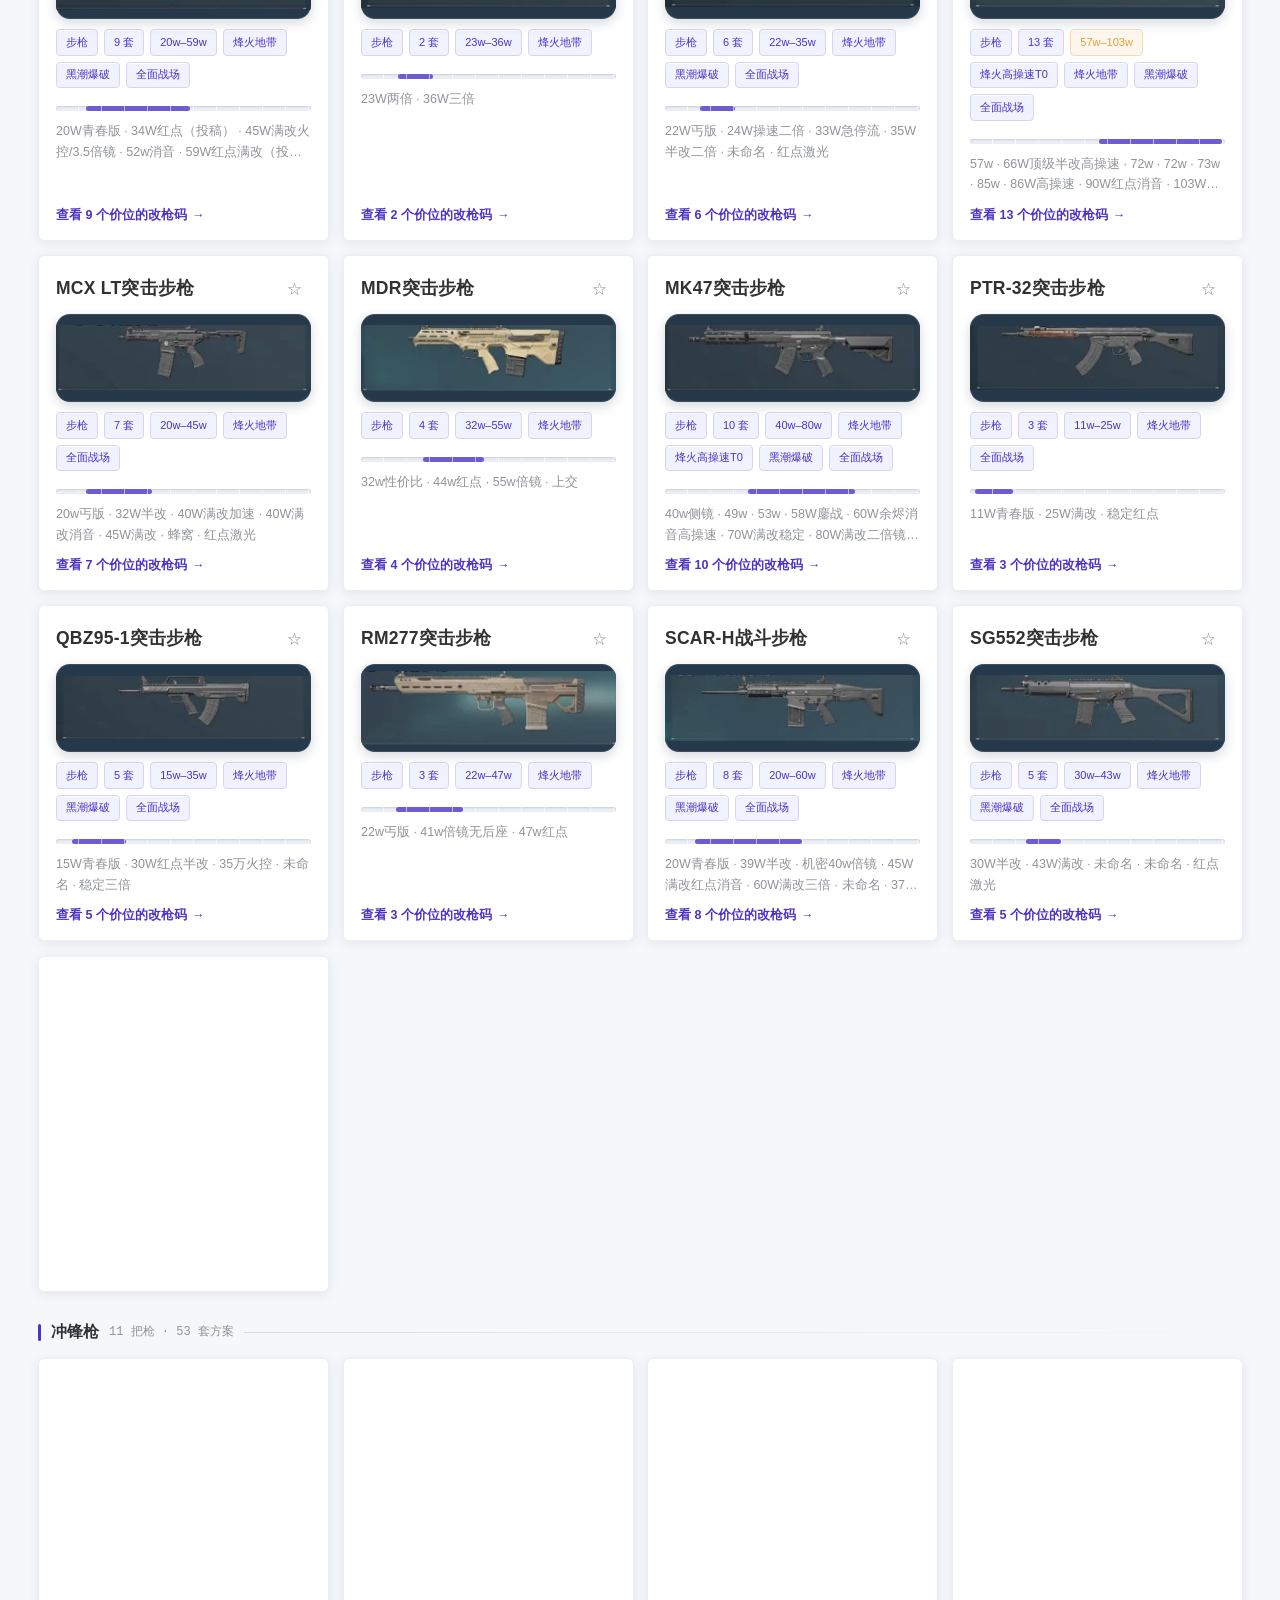
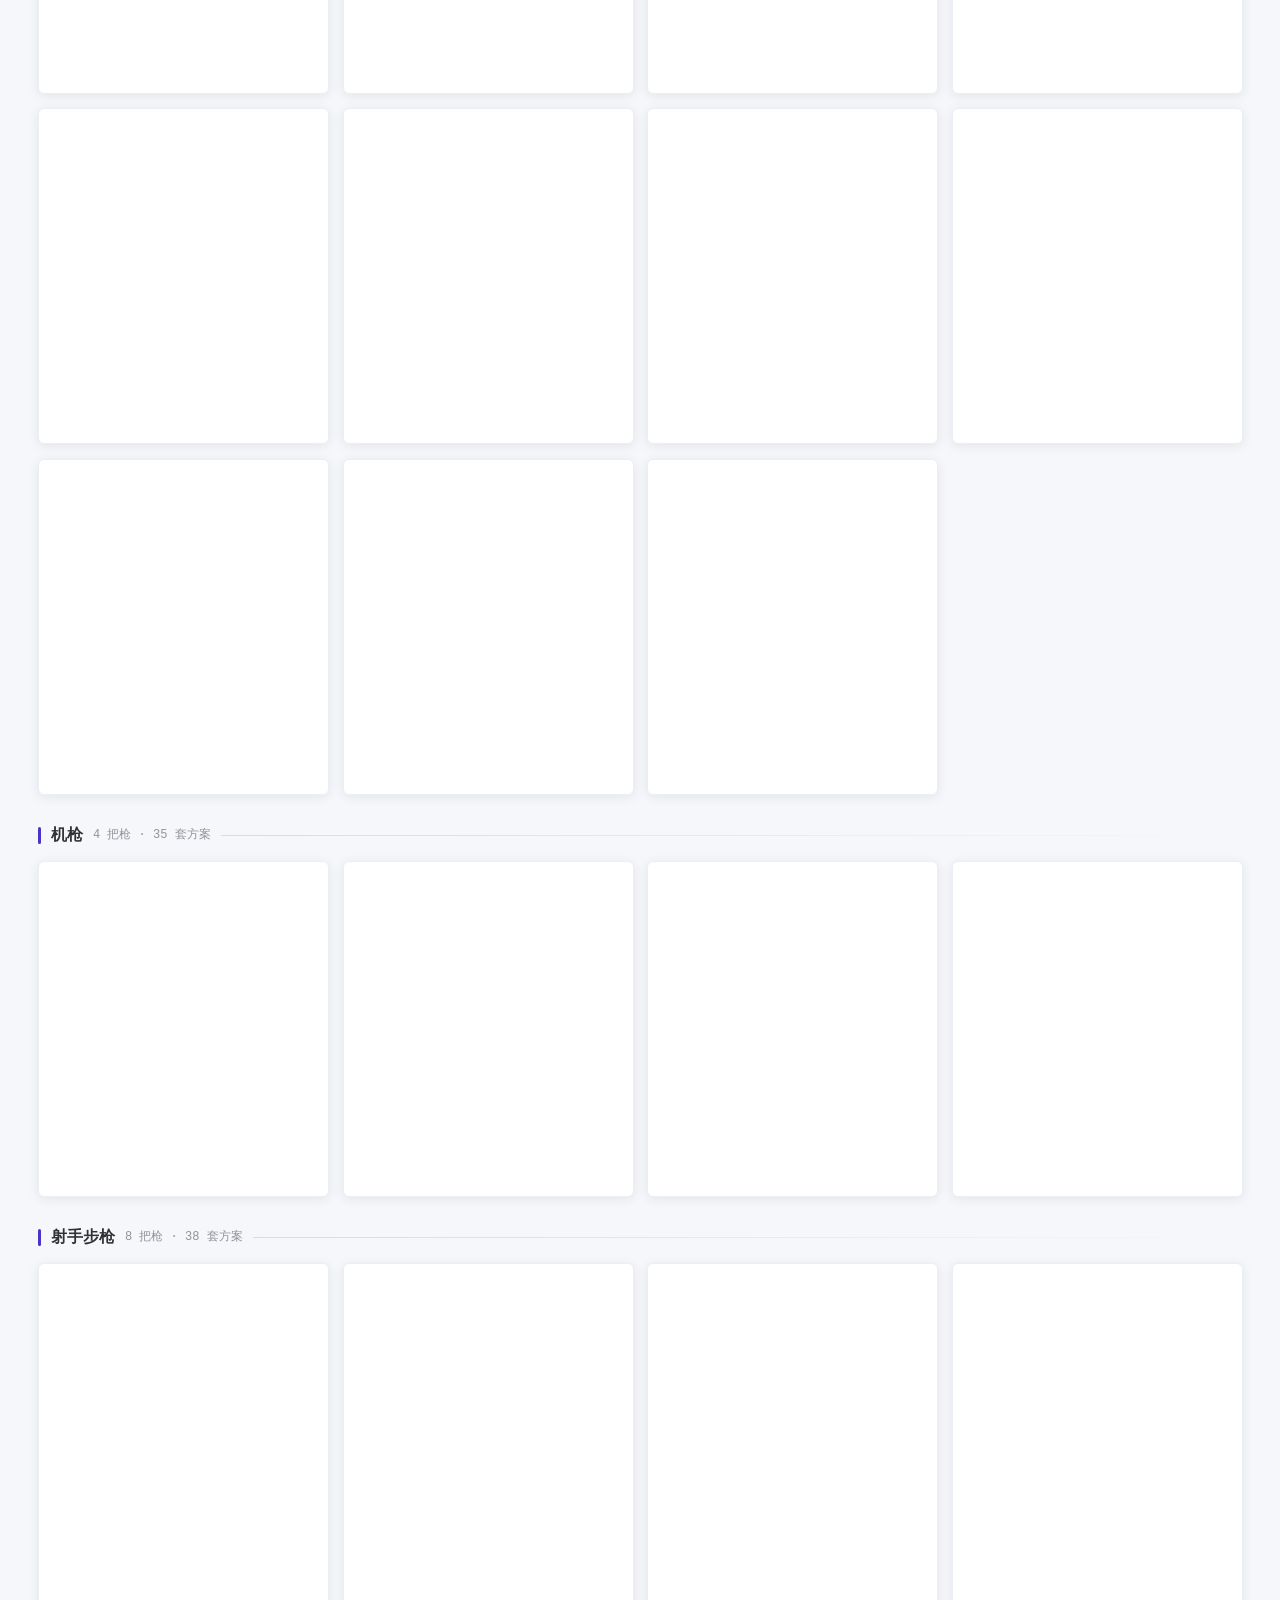
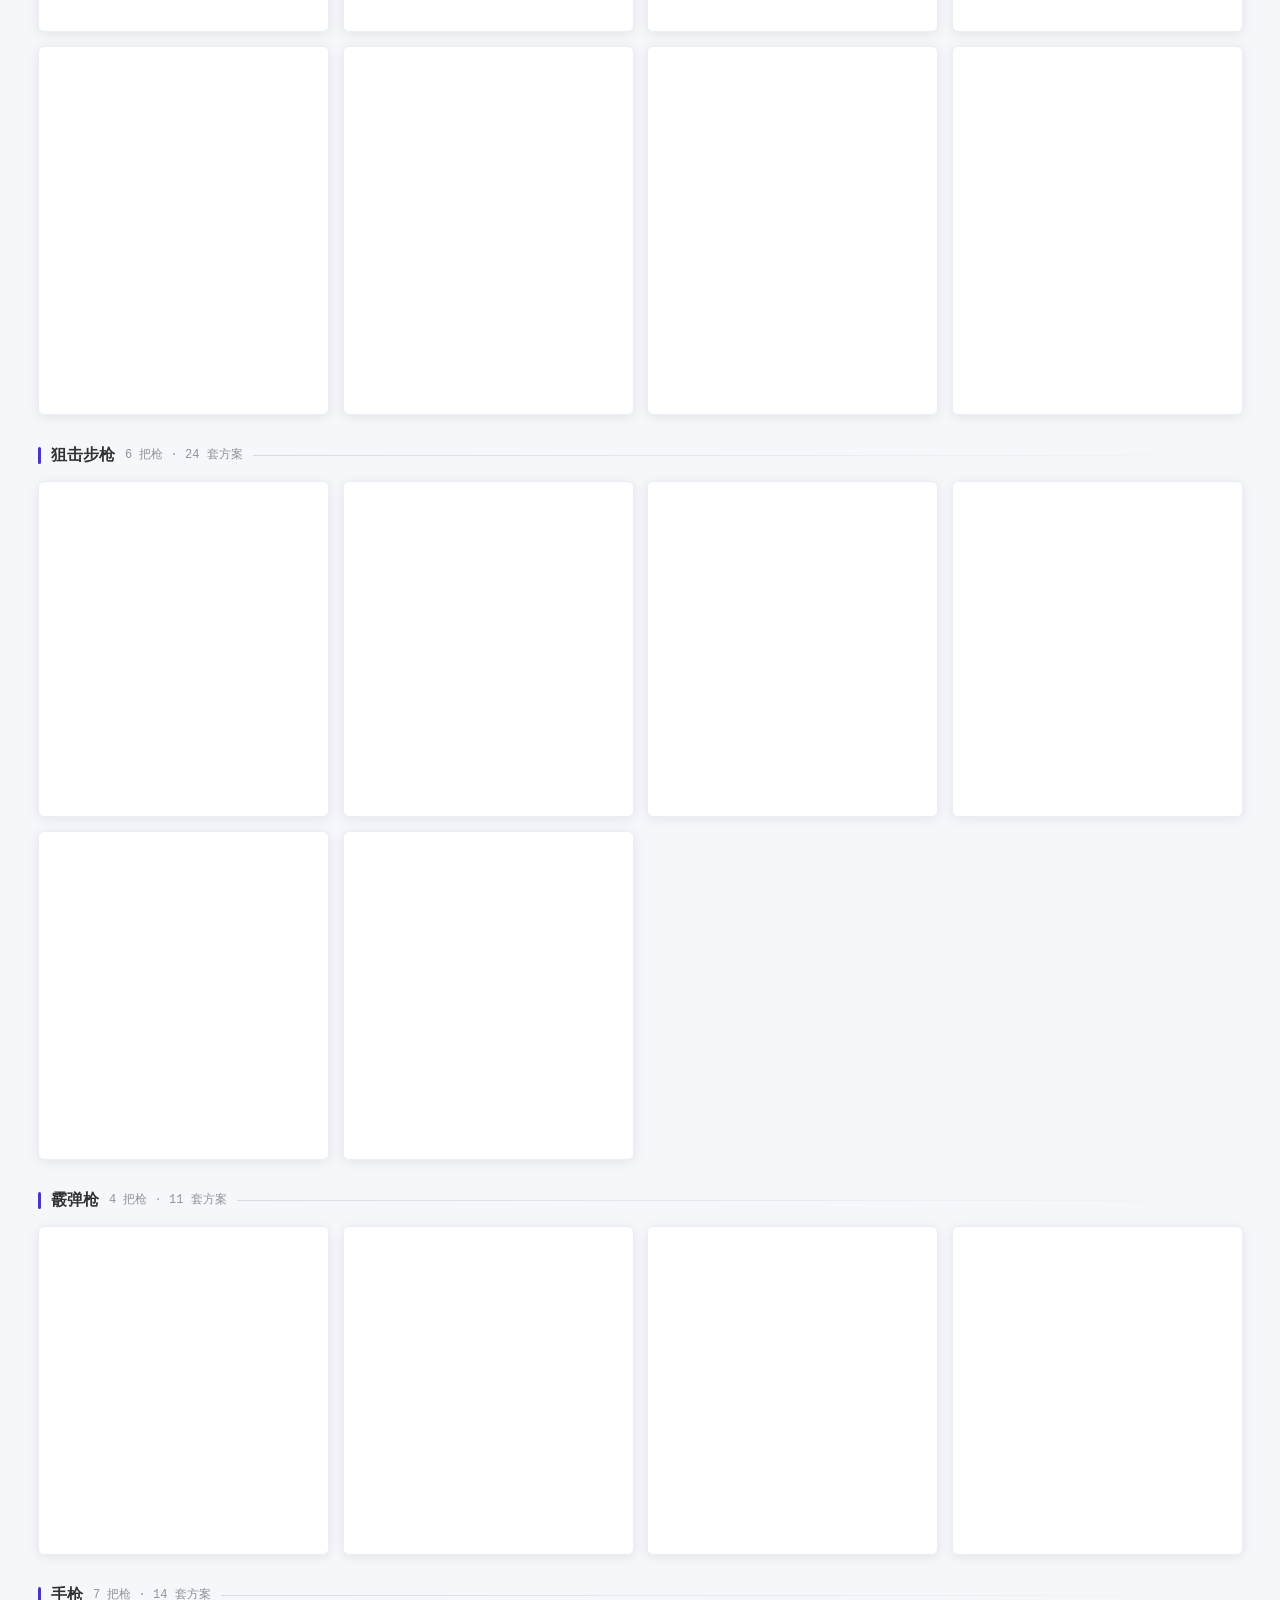
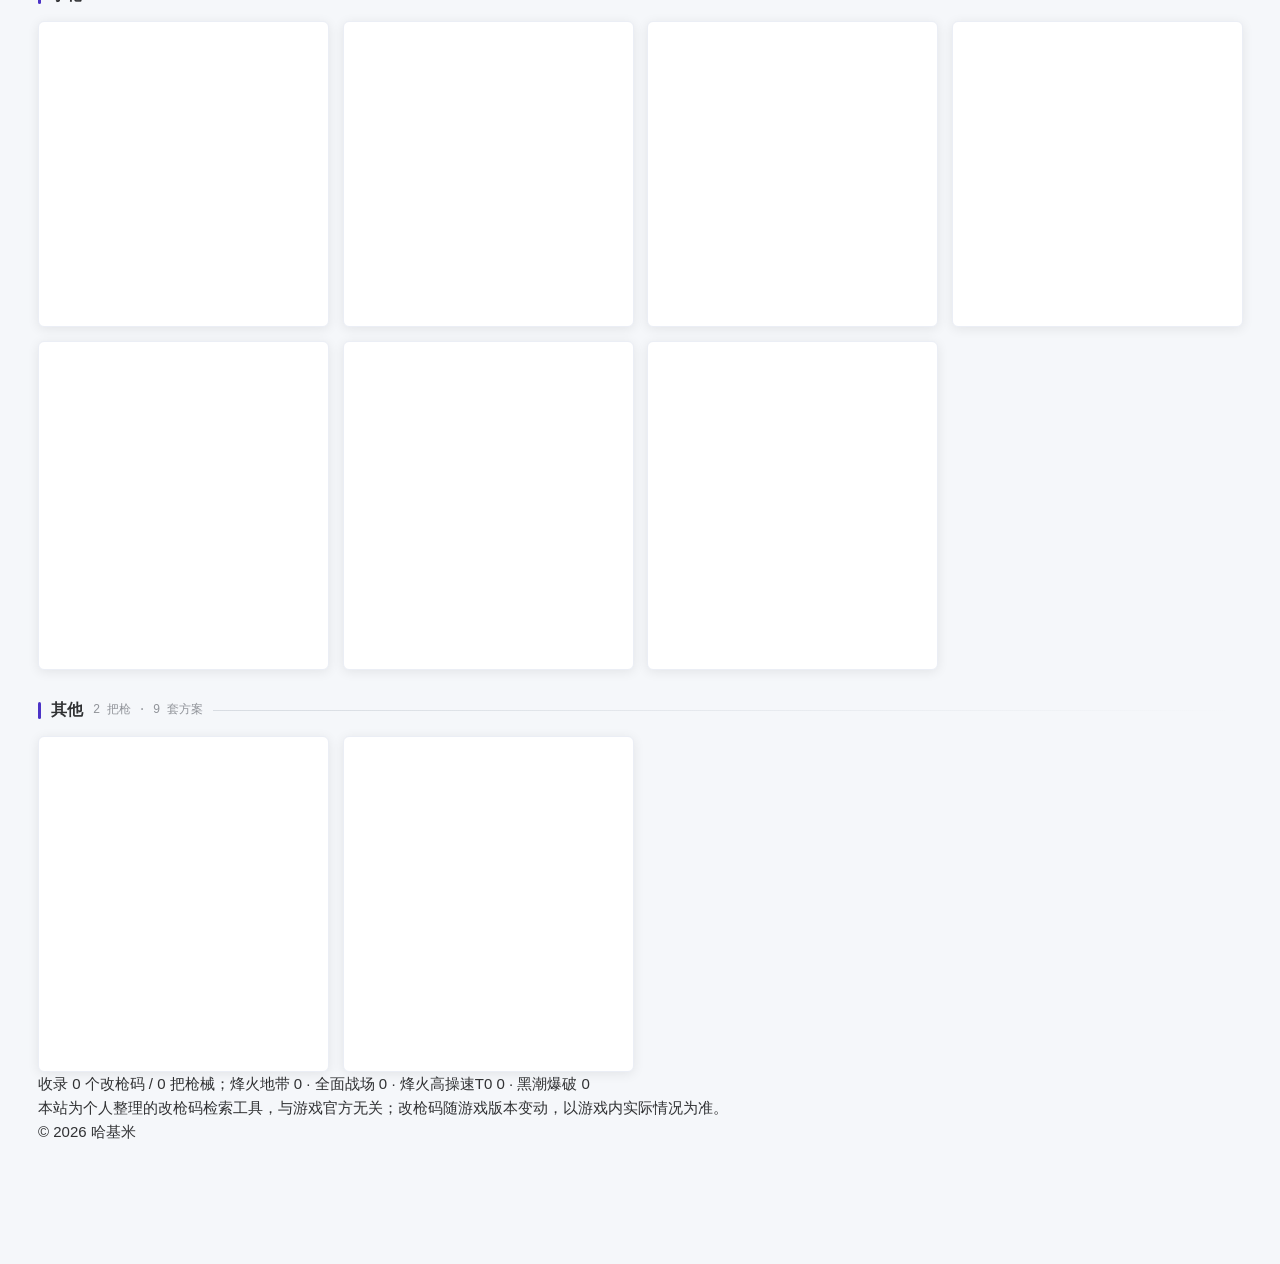
==== commit b54bbce5: "update docs/delta-codes/index.html" ====
--- a/docs/delta-codes/index.html
+++ b/docs/delta-codes/index.html
@@ -294,7 +294,7 @@
 <div class="grain"></div>
 <header class="top">
   <div class="top-in">
-    <a class="brand" id="brand" href="../">
+    <a class="brand" id="brand" href="../" title="返回工具箱首页">
       <div class="mark has-img"><img src="../icons/icon-192.png" alt="改枪码库" width="42" height="42" /></div>
       <div>
         <h1><span class="h1-full">三角洲行动 · 改枪码库</span><span class="h1-mob">改枪码库</span></h1>
@@ -309,7 +309,6 @@
       <button class="stat" id="s-admin" title="管理员登录 / 管理面板"><span class="st-full">管理员 </span><b>登录</b></button>
     </div>
   </div>
-  <nav class="fnav" id="siteNav"></nav>
 </header>
 
 <div class="wrap">
@@ -1107,7 +1106,6 @@
     state = defaults(); state.cmp = cmp;
     syncControls(); render();
   });
-  $("#brand").addEventListener("click", function () { if (state.gun) closeGun(); });
   $("#tabs").addEventListener("click", function (e) {
     var el = e.target.closest(".tab"); if (!el) return;
     var t = el.dataset.tab;
--- a/docs/assets/skin.css
+++ b/docs/assets/skin.css
@@ -169,3 +169,13 @@
 .step button:hover:not(:disabled){background:#4C33C7!important;color:#fff!important;
   border-color:#4C33C7!important}
 .gate .lock{color:#4C33C7!important}
+
+/* ============================================================
+   ⑯ 品牌块（猫头像 + 标题）当「回首页」按钮
+   顶部导航行去掉了，回首页就靠点它。
+   ============================================================ */
+.brand{transition:opacity .15s ease}
+.brand:hover{opacity:.8}
+.brand:active{opacity:.7;transform:scale(.985)}
+.brand .mark{transition:transform .15s ease}
+.brand:hover .mark{transform:scale(1.05)}
--- a/docs/assets/mobile.css
+++ b/docs/assets/mobile.css
@@ -86,11 +86,6 @@
   .cat-title{margin:15px 0 9px}
 }
 
-/* ---------- 顶部导航：只剩一个返回首页 ---------- */
-.fnav:empty{display:none}                        /* 首页上没有导航，整行收掉 */
-.fnav .back-home{font-weight:600}
-.fnav .back-home::before{content:none}
-
 /* 手机端品牌标题和统计条重叠的修复：
    .brand 内层 div 缺 min-width:0，flex 布局下它不肯收缩到内容宽度以下，
    于是标题溢出压到统计条上。补上 min-width:0 让 ellipsis 正常生效。 */
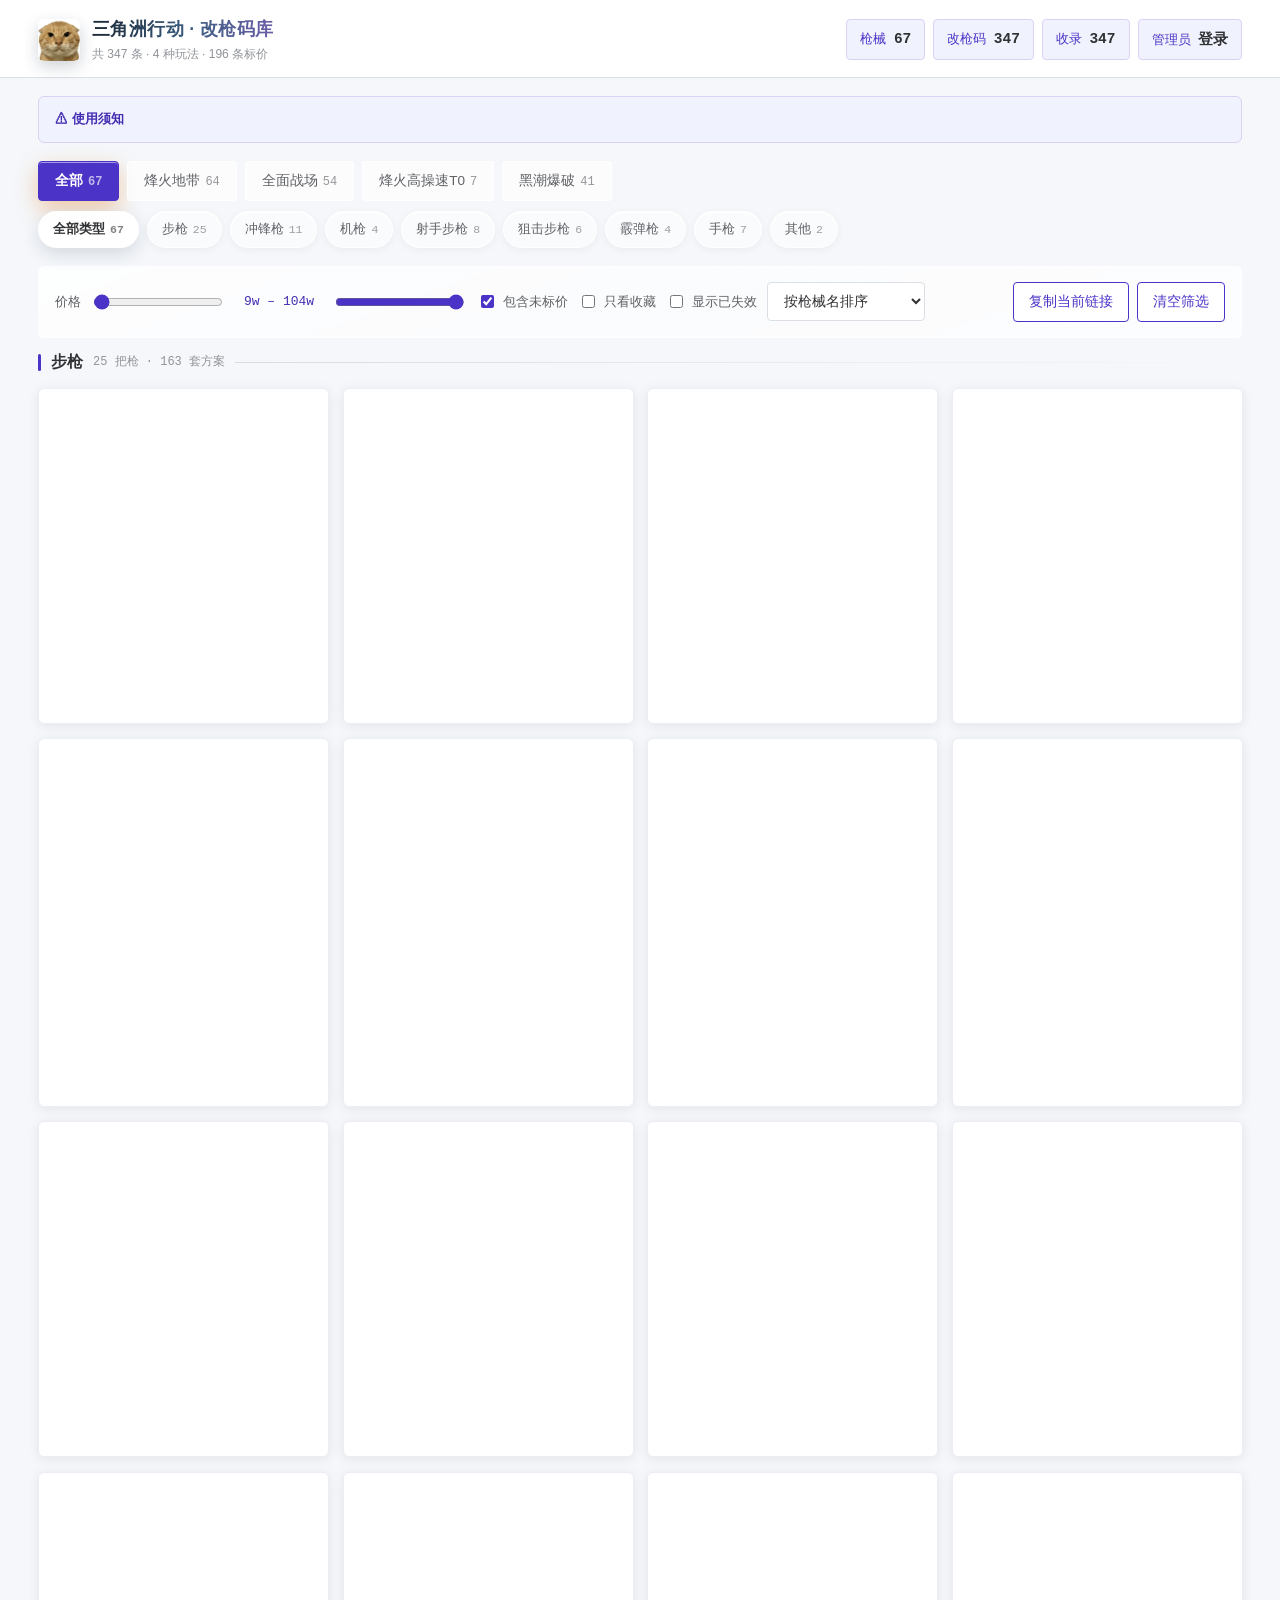
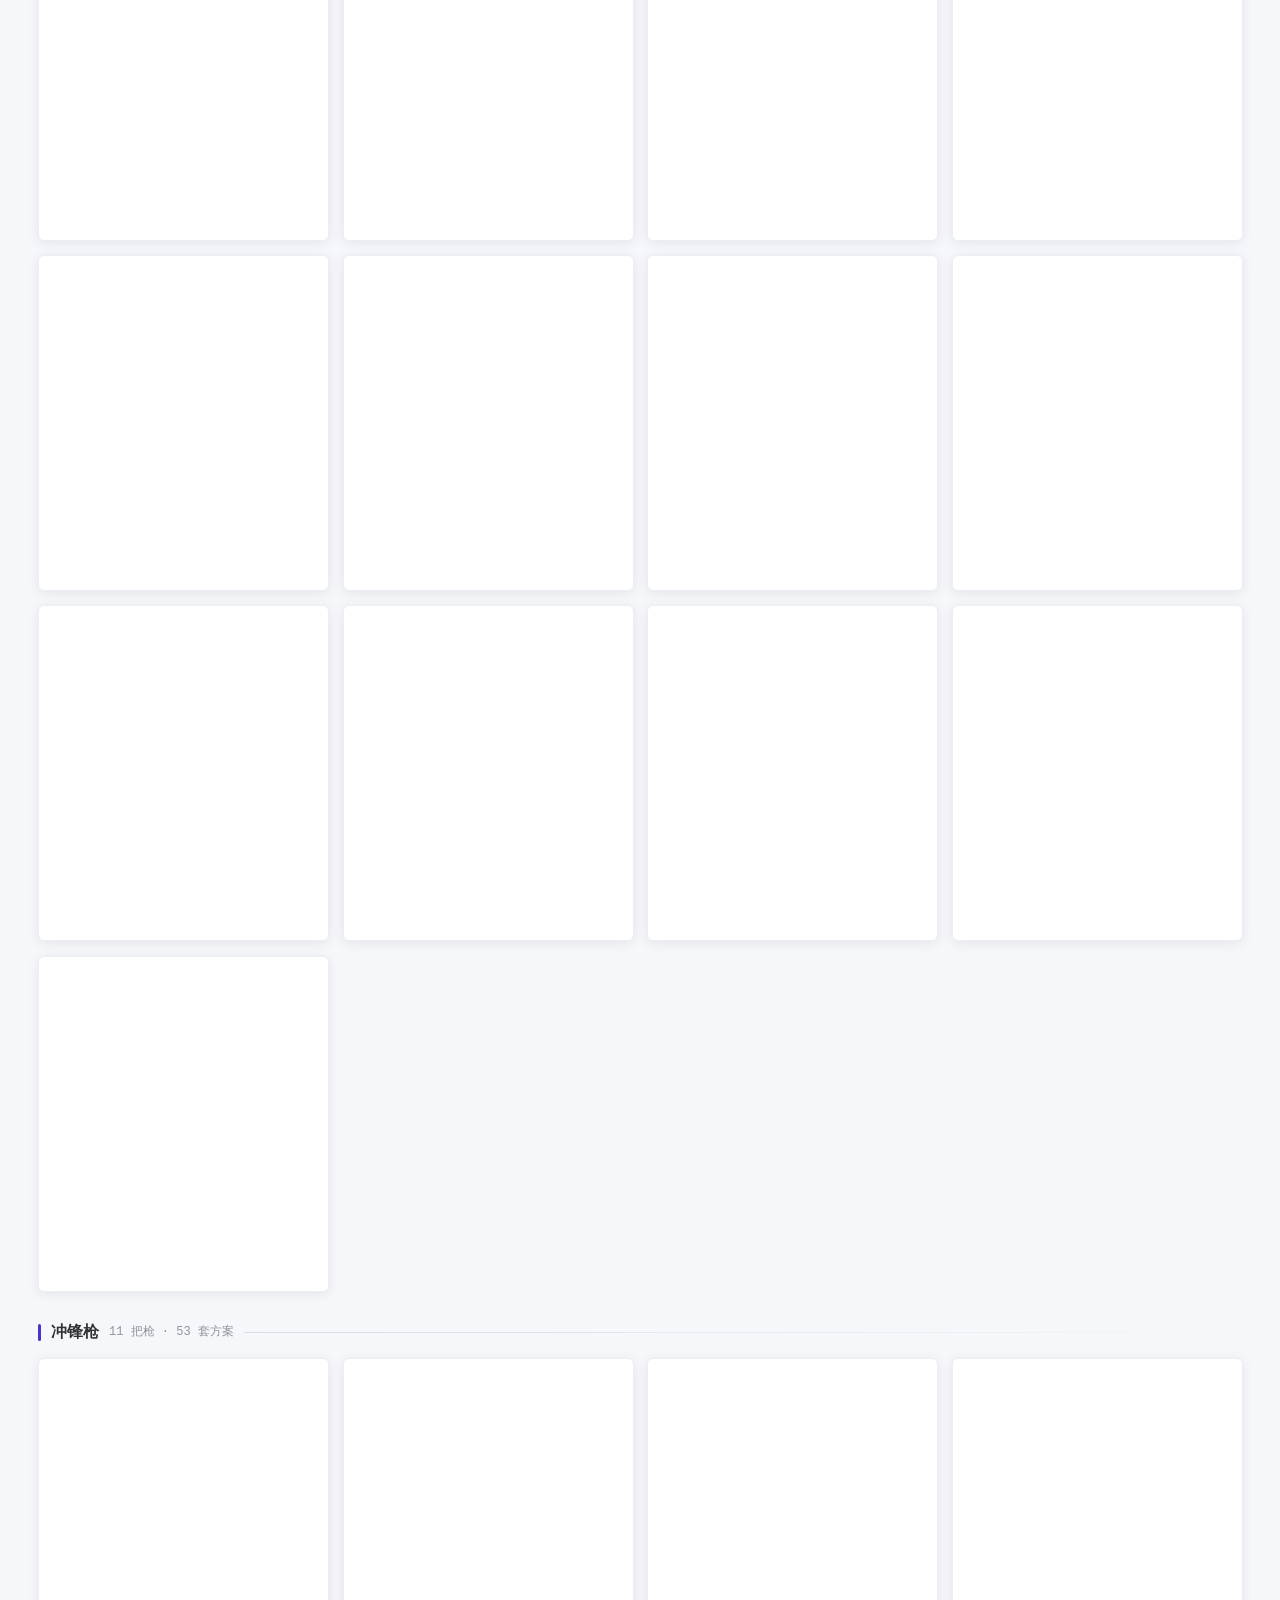
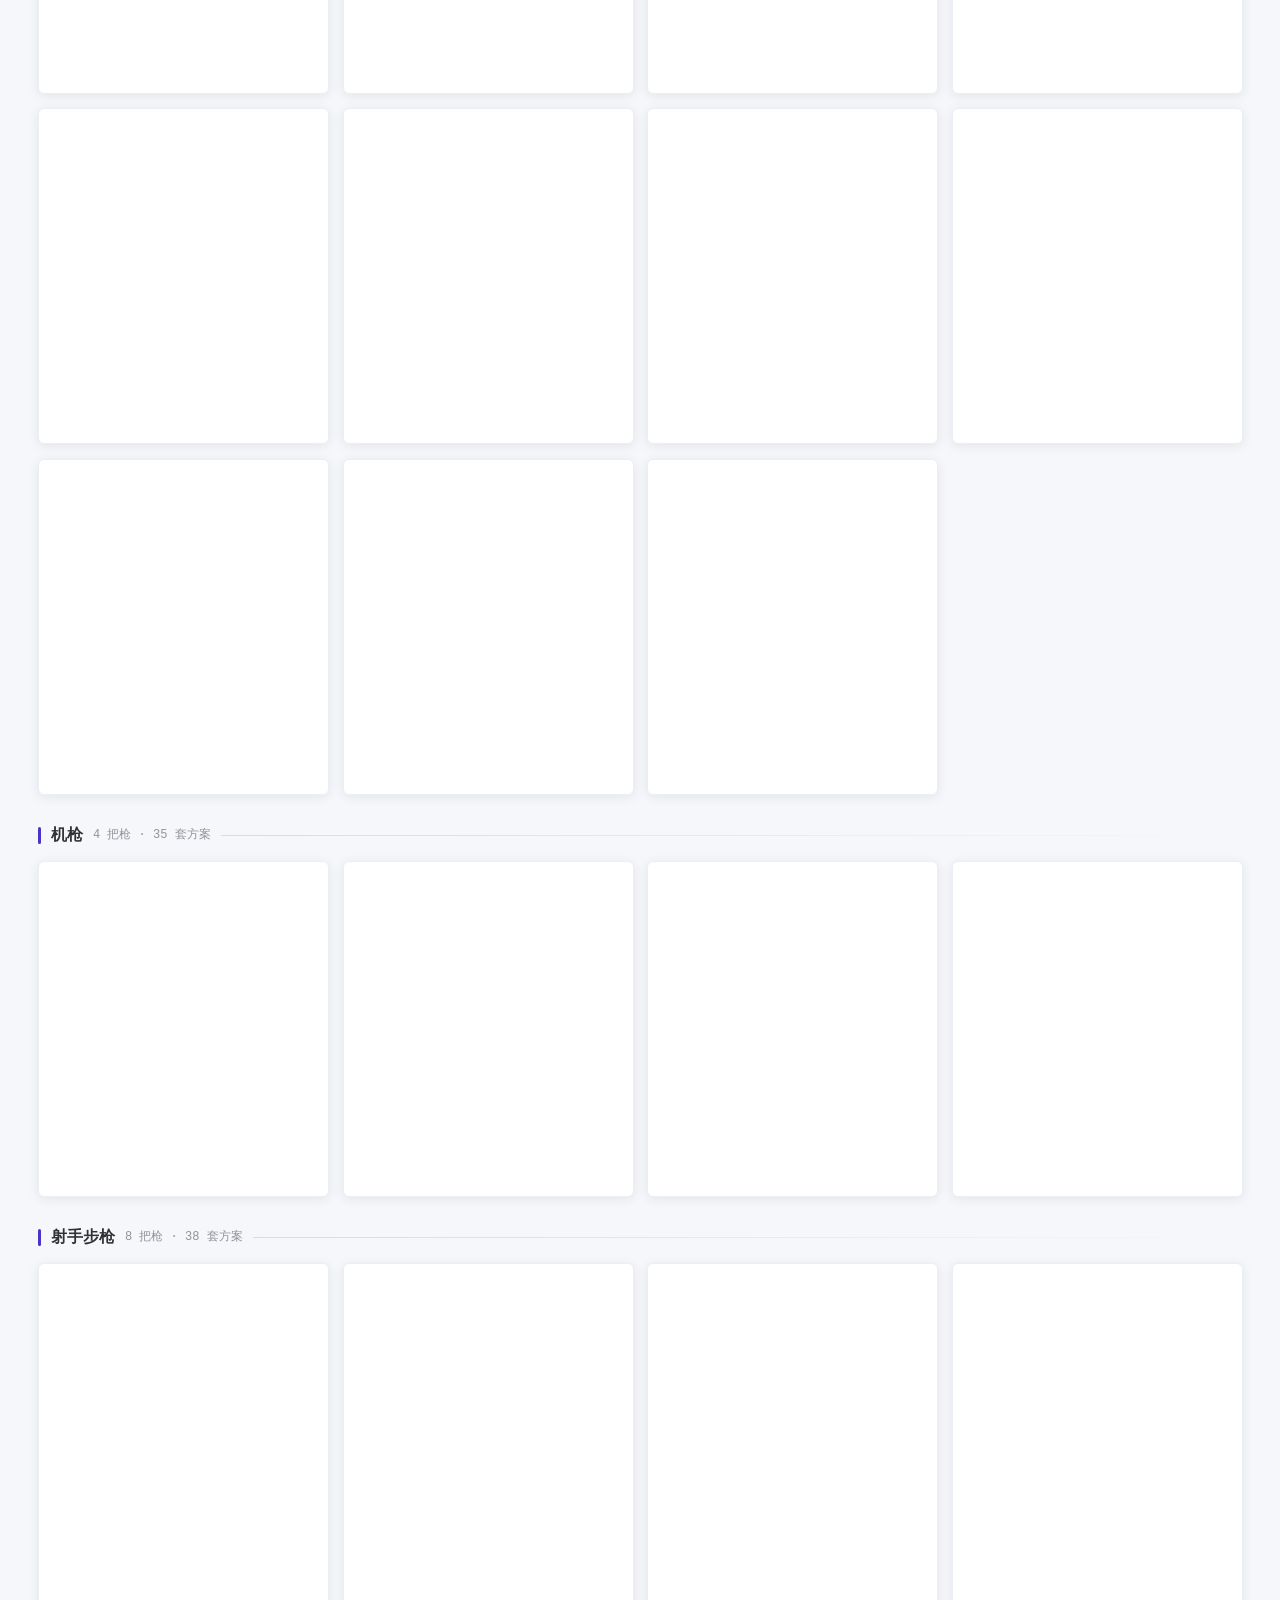
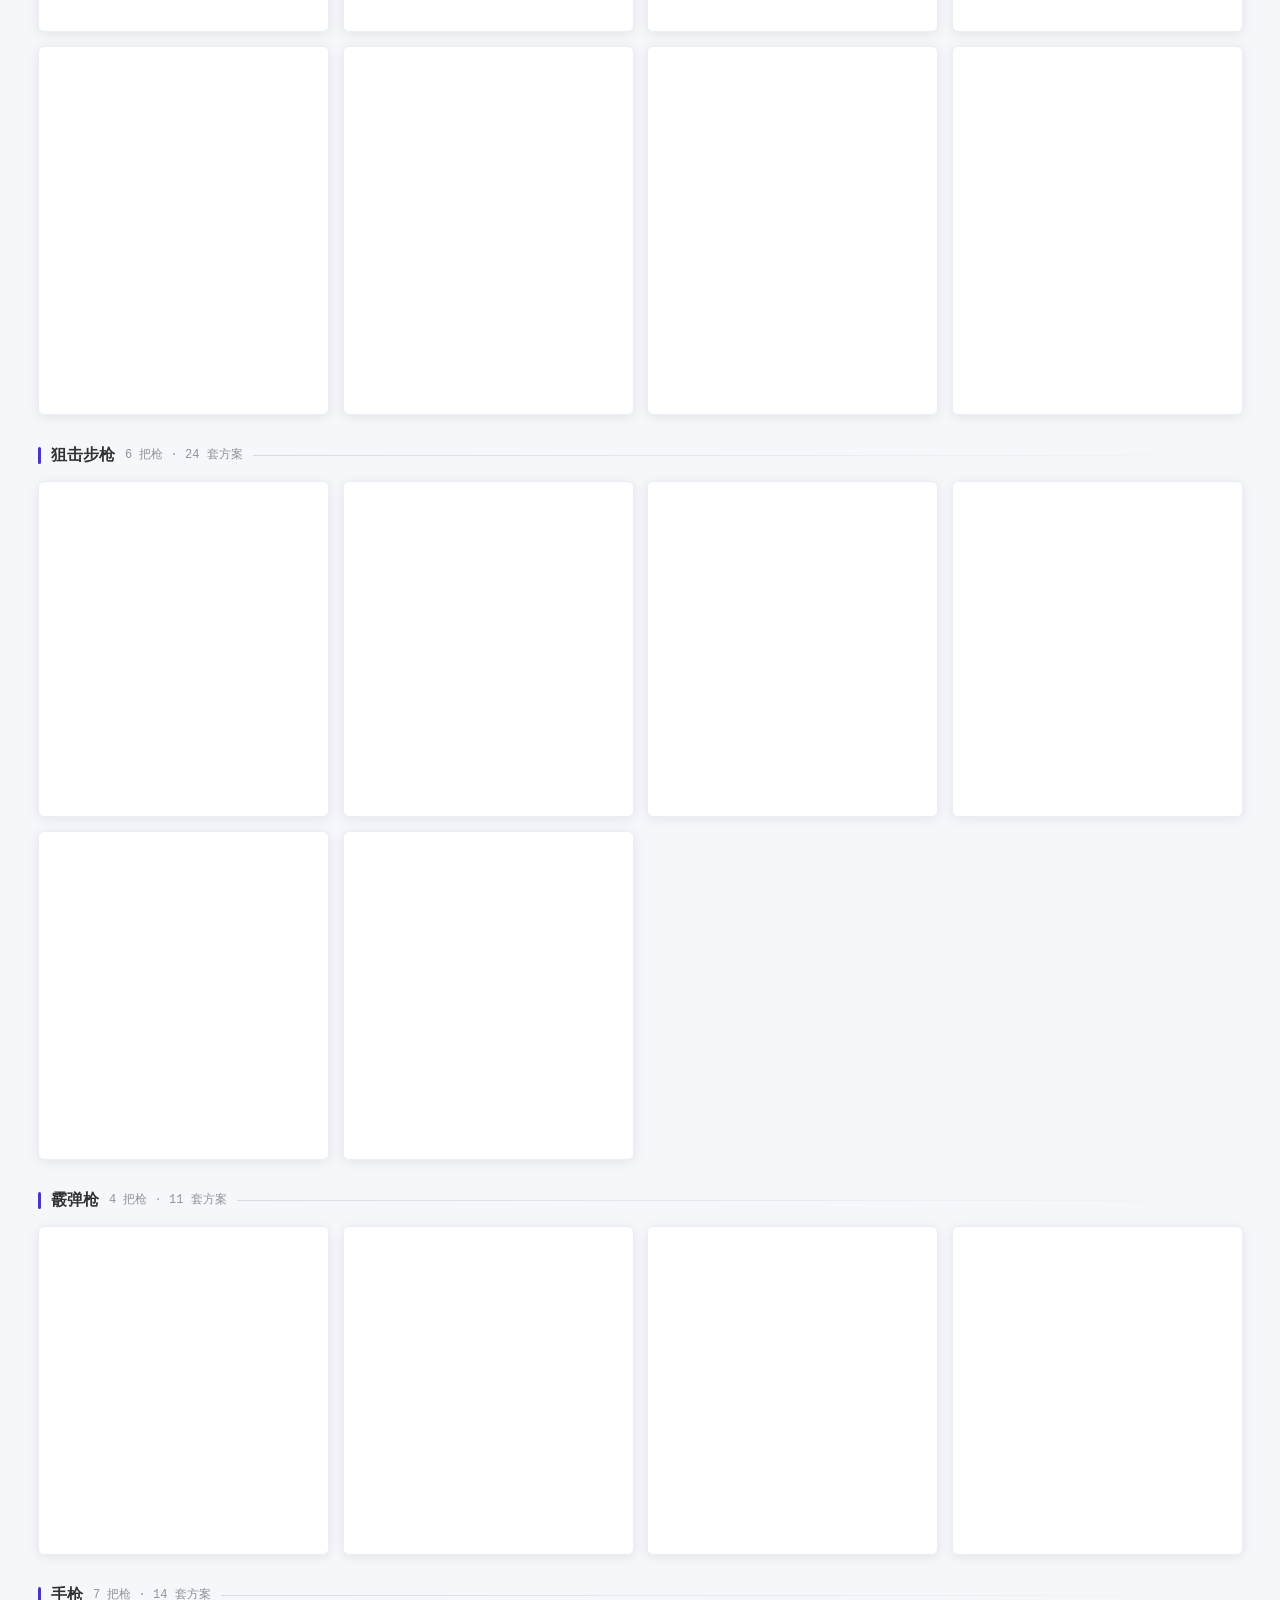
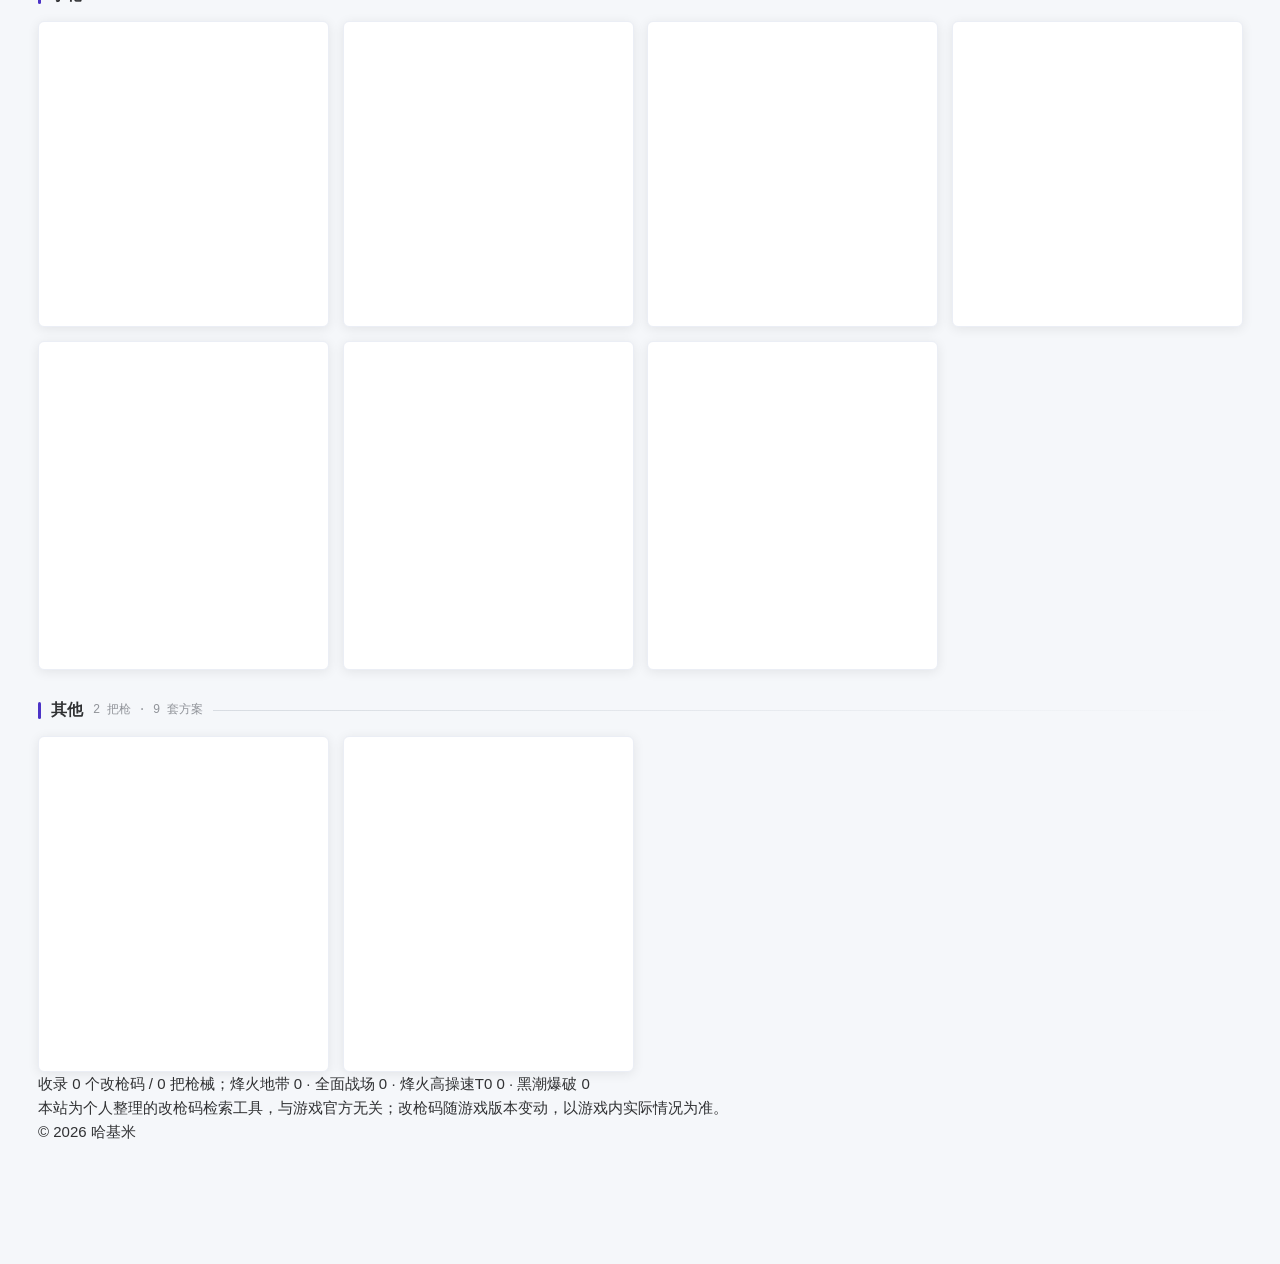
==== commit 2de221b1: "update docs/delta-codes/index.html" ====
--- a/docs/delta-codes/index.html
+++ b/docs/delta-codes/index.html
@@ -19,7 +19,21 @@
 <!-- /图标与 PWA -->
 <link rel="stylesheet" href="../assets/theme.css" />
 <style>
-  /* ---- 改枪码功能专属样式（共用部分见 ../assets/theme.css） ---- */
+  /* ---- 审核列表 ---- */
+  .review-list{max-height:60vh;overflow:auto;margin-top:2px}
+  .rv{border:1px solid var(--rim-2);border-radius:10px;padding:12px 13px;margin-bottom:10px;
+    background:rgba(255,255,255,.6)}
+  .rv-hd{display:flex;align-items:baseline;gap:8px;margin-bottom:10px;
+    font-size:12.5px;color:var(--dim2)}
+  .rv-who{font-weight:700;color:var(--txt);font-size:13.5px}
+  .rv-time{margin-left:auto}
+  .rv .form-grid{margin:0}
+  .rv-act{display:flex;gap:8px;margin-top:11px;padding-top:11px;
+    border-top:1px solid var(--rim-2)}
+  #adminReview.hot{background:rgba(245,166,36,.16);border-color:rgba(245,166,36,.5);
+    color:#9a6a00;font-weight:700}
+  #adminReview.hot b{color:#9a6a00}
+  #pendingN{margin-left:3px}  /* ---- 改枪码功能专属样式（共用部分见 ../assets/theme.css） ---- */
 
   /* 使用须知 */
   .notice{margin:18px 0 0;border-radius:16px;padding:12px 16px;font-size:13px;color:var(--dim);
@@ -1035,7 +1049,7 @@
         .then(function () { return apiGetChanges(); })
         .then(function () {
           closeModal(); render();
-          showToast("已提交，感谢 " + payload.author + "！");
+          showToast("已提交，感谢 " + payload.author + "！管理员审核通过后就会出现在列表里");
         })
         .catch(function (e) {
           err.textContent = (e && e.message) || "提交失败，稍后再试";
@@ -1211,9 +1225,11 @@
         host.innerHTML =
           '<span class="who">⚙ 管理员模式：<b>' + esc(adminUser) + "</b>" +
           '　显示「已失效/已删除」才能看到隐藏内容</span>' +
+          '<button class="btn" id="adminReview">📥 待审核 <b id="pendingN">0</b></button>' +
           '<button class="btn" id="adminRecycle">🗂 回收站</button>' +
           '<button class="btn" id="adminClear">清除全部失效标记</button>' +
           '<button class="btn ghost" id="adminLogout">退出</button>';
+        refreshPending();
       }
     }
   }
@@ -1280,6 +1296,7 @@
         try { localStorage.setItem(ADMIN_KEY, adminToken); } catch (e) {}
         closeModal(); setAdminUI(); render();
         showToast("已进入管理员模式");
+      startPendingPoll();
       })["catch"](function (e) {
         err.textContent = (e && e.message) || "登录失败";
         btn.disabled = false; btn.textContent = "登录";
@@ -1299,6 +1316,116 @@
   }
 
   /** 回收站：列出所有被隐藏 / 被标记失效的条目，可一键恢复 */
+  /* ---------------- 审核 ---------------- */
+  /* 网友提交的码会先进待审，公开列表里看不到；管理员通过之后才上线。
+     服务端在 publicChanges() 里过滤 review==="pending"。 */
+
+  var pendingCount = 0;
+  var pendingTimer = null;
+
+  function paintPendingBadge() {
+    var b = $("#pendingN");
+    if (!b) return;
+    b.textContent = pendingCount ? pendingCount : "0";
+    var btn = $("#adminReview");
+    if (btn) btn.classList.toggle("hot", pendingCount > 0);
+  }
+
+  /** 只取个数，用来更新按钮上的角标 */
+  function refreshPending() {
+    if (!isAdmin()) { pendingCount = 0; paintPendingBadge(); return Promise.resolve(0); }
+    return fetch(API + "/api/admin/pending", { headers: adminHeaders(), cache: "no-store" })
+      .then(function (r) { return r.json()["catch"](function () { return {}; }); })
+      .then(function (d) { pendingCount = (d && d.count) || 0; paintPendingBadge(); return pendingCount; })
+      ["catch"](function () { return 0; });
+  }
+
+  /** 管理员在的时候，每 60 秒看有没有新提交 */
+  function startPendingPoll() {
+    if (pendingTimer) return;
+    pendingTimer = setInterval(function () {
+      if (!isAdmin()) { clearInterval(pendingTimer); pendingTimer = null; return; }
+      refreshPending();
+    }, 60000);
+  }
+
+  function timeAgo(iso) {
+    var t = Date.parse(iso);
+    if (!t) return "";
+    var m = Math.round((Date.now() - t) / 60000);
+    if (m < 1) return "刚刚";
+    if (m < 60) return m + " 分钟前";
+    if (m < 1440) return Math.round(m / 60) + " 小时前";
+    return Math.round(m / 1440) + " 天前";
+  }
+
+  function openReview() {
+    if (!API_ON) { showToast("没配后端，审核功能不可用", false); return; }
+    fetch(API + "/api/admin/pending", { headers: adminHeaders(), cache: "no-store" })
+      .then(function (r) { return r.json()["catch"](function () { return {}; }); })
+      .then(function (d) {
+        if (d && d.error) throw new Error(d.error);
+        var items = (d && d.items) || [];
+        pendingCount = items.length;
+        paintPendingBadge();
+
+        var rows = items.map(function (it) {
+          var opts = (D.modes || []).map(function (m) {
+            return '<option value="' + esc(m) + '"' + (m === it.tab ? " selected" : "") +
+              ">" + esc(m) + "</option>";
+          }).join("");
+          return '<div class="rv" data-id="' + esc(it.target_id) + '">' +
+            '<div class="rv-hd"><span class="rv-who">' + esc(it.author || "匿名") + "</span>" +
+              "<span>提交了一份改枪码</span>" +
+              '<span class="rv-time">' + esc(timeAgo(it.created_at)) + "</span></div>" +
+            '<div class="form-grid">' +
+              '<label><b>枪械名</b><input class="rv-gun" maxlength="24" value="' + esc(it.gun) + '" /></label>' +
+              '<label><b>改装名 / 价位</b><input class="rv-build" maxlength="40" value="' + esc(it.build || "") + '" /></label>' +
+              '<label><b>玩法</b><select class="rv-tab">' + opts + "</select></label>" +
+              '<label><b>改枪码</b><input class="rv-code" maxlength="32" value="' + esc(it.code) + '" /></label>' +
+              '<div class="hint">字段可以直接改 —— 提交里常有错别字，改完点「通过并上传」就行。</div>' +
+            "</div>" +
+            '<div class="rv-act">' +
+              '<button class="btn primary" data-rv="approve">✓ 通过并上传</button>' +
+              '<button class="btn" data-rv="reject">✕ 拒绝</button>' +
+            "</div></div>";
+        }).join("");
+
+        $("#modalHost").innerHTML =
+          '<div class="modal" id="modal"><div class="modal-in" style="max-width:640px">' +
+          "<h2>待审核 · " + items.length + " 条" +
+            '<span class="x">' +
+            (items.length > 1 ? '<button class="btn" data-rv="approve-all">全部通过</button> ' : "") +
+            (items.length > 1 ? '<button class="btn" data-rv="reject-all">全部拒绝</button> ' : "") +
+            '<button class="btn" id="modalClose">关闭</button></span></h2>' +
+          '<p style="font-size:12.5px;color:var(--dim2);margin:0 0 14px">' +
+            "通过之后才会出现在公开列表里。现在外面看不到这些提交。" +
+            (items.length ? "" : "　（当前没有待审的）") + "</p>" +
+          '<div class="review-list">' +
+            (rows || '<div class="empty-tip">没有待审核的提交 🎉</div>') + "</div>" +
+          "</div></div>";
+        $("#modalClose").onclick = closeModal;
+        $("#modal").addEventListener("click", function (e) { if (e.target.id === "modal") closeModal(); });
+      })
+      ["catch"](function (e) { showToast((e && e.message) || "打不开待审列表", false); });
+  }
+
+  function approveOrReject(row, action) {
+    var body = { target_id: row.dataset.id, action: action };
+    if (action === "approve") {
+      body.gun = row.querySelector(".rv-gun").value.trim();
+      body.build = row.querySelector(".rv-build").value.trim();
+      body.tab = row.querySelector(".rv-tab").value;
+      body.code = row.querySelector(".rv-code").value.trim();
+    }
+    return adminPost("/api/admin/review", body)
+      .then(function () {
+        return adminAfterChange(action === "approve" ? "已通过，已上传到列表" : "已拒绝");
+      })
+      .then(function () { return refreshPending(); })
+      .then(function () { if ($("#modal")) openReview(); });
+  }
+
   function openRecycle() {
     var gone = ALL.filter(function (r) { return r.deleted || r.invalid; });
     var rows = gone.map(function (r) {
@@ -1401,11 +1528,42 @@
     var b = e.target.closest("button");
     if (!b) return;
     if (b.id === "adminLogout") { adminLogout(); return; }
+    if (b.id === "adminReview") { openReview(); return; }
     if (b.id === "adminRecycle") { openRecycle(); return; }
     if (b.id === "adminClear") { adminClearAllFlags(); return; }
   });
   /* 回收站里「恢复显示 / 清除失效」的委托监听，全局只挂一次 */
   $("#modalHost").addEventListener("click", function (e) {
+    /* ---- 审核按钮 ---- */
+    var rvb = e.target.closest("[data-rv]");
+    if (rvb && !rvb.disabled) {
+      var act = rvb.dataset.rv;
+      if (act === "approve-all" || act === "reject-all") {
+        rvb.disabled = true;
+        adminPost("/api/admin/reviewall", { action: act === "approve-all" ? "approve" : "reject" })
+          .then(function (d) {
+            return adminAfterChange((d && d.action === "approve" ? "全部通过，" : "全部拒绝，") +
+              ((d && d.count) || 0) + " 条");
+          })
+          .then(function () { return refreshPending(); })
+          .then(function () { if ($("#modal")) { if (rvb.dataset.rv === "approve-all" && !$(".rv")) closeModal(); else openReview(); } })
+          ["catch"](function (err) { rvb.disabled = false; showToast((err && err.message) || "操作失败", false); });
+        return;
+      }
+      var revRow = rvb.closest(".rv");
+      if (revRow) {
+        rvb.disabled = true;
+        var other = revRow.querySelectorAll("[data-rv]");
+        for (var k = 0; k < other.length; k++) other[k].disabled = true;
+        approveOrReject(revRow, act)
+          ["catch"](function (err) {
+            for (var j = 0; j < other.length; j++) other[j].disabled = false;
+            showToast((err && err.message) || "操作失败", false);
+          });
+      }
+      return;
+    }
+    /* ---- 回收站按钮 ---- */
     var btn = e.target.closest("[data-r]");
     if (!btn || btn.disabled) return;
     var item = btn.closest(".item");
--- a/docs/assets/theme.css
+++ b/docs/assets/theme.css
@@ -319,12 +319,12 @@
 /* ---------- ⑤ 顶栏滚动收缩 ---------- */
 header.top{transition:box-shadow .26s ease}
 .top-in{transition:padding .26s cubic-bezier(.22,.72,.28,1)}
-body.scrolled .top-in{padding-top:9px;padding-bottom:7px}
+/* 滚动时顶栏只能改「不影响布局」的属性。
+   改高度/padding 会让文档总高变化，而顶栏是 sticky 且在正常流里，
+   于是内容整体上下跳，在阈值附近反复触发就成了「不断跳动」。 */
 body.scrolled header.top{
   box-shadow:0 1px 0 rgba(20,40,65,.06),0 16px 40px rgba(20,40,65,.14),
              inset 0 -1px 0 rgba(255,255,255,.6)}
-body.scrolled .brand .sub{opacity:0;height:0;margin:0;transform:translateY(-4px)}
-.brand .sub{transition:opacity .24s,height .24s,transform .24s,margin .24s}
 
 /* ---------- ⑥ 键盘焦点可见（也更好看） ---------- */
 :focus{outline:none}
--- a/docs/assets/mobile.css
+++ b/docs/assets/mobile.css
@@ -57,8 +57,7 @@
   .fnav .sep{display:none}
   .fnav > span{display:none}
 
-  /* 再滚就再收一点 */
-  body.scrolled .top-in{padding-top:6px;padding-bottom:5px}
+  /* 滚动时不动顶栏高度：会让文档总高变化，在阈值附近反复触发就成了跳动 */
 
   /* ---------- 筛选区：横滑，不再折成好几行 ---------- */
   /* 用负边距顶到屏幕两边，滑起来更像原生控件 */
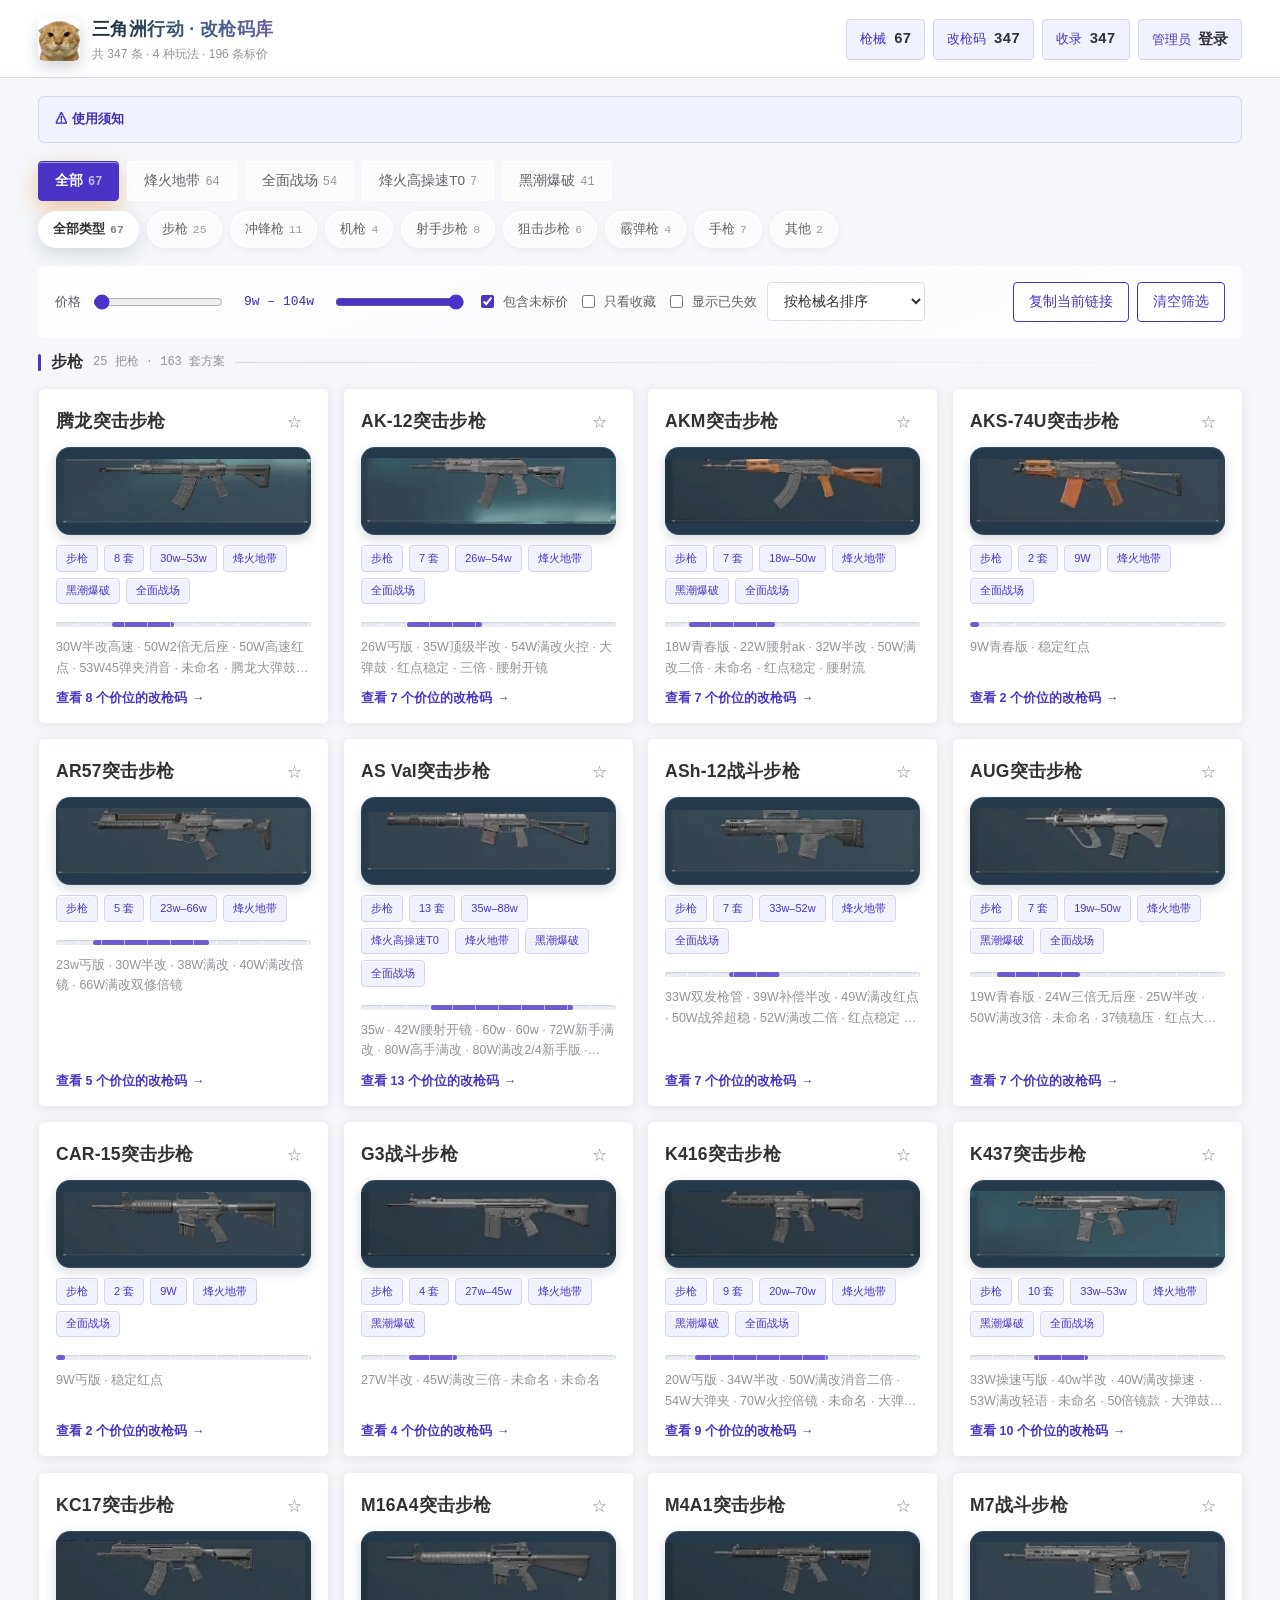
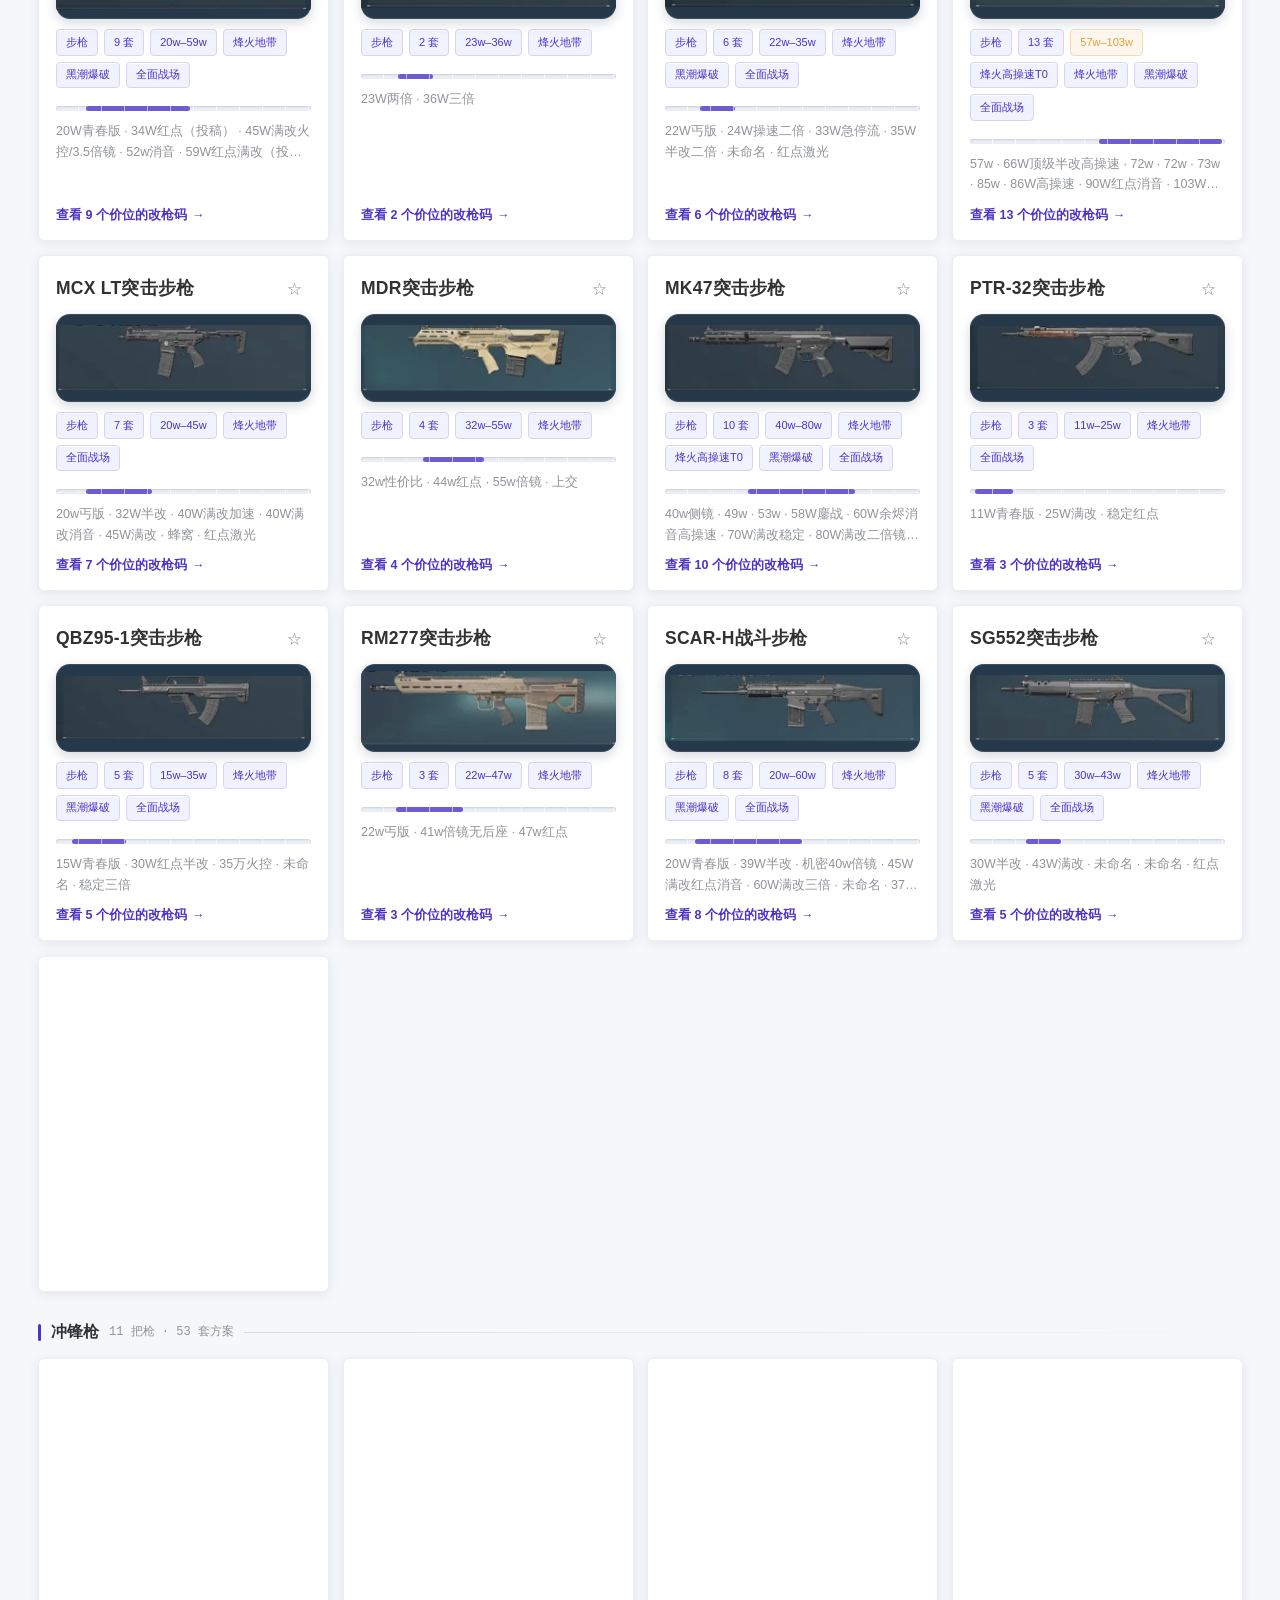
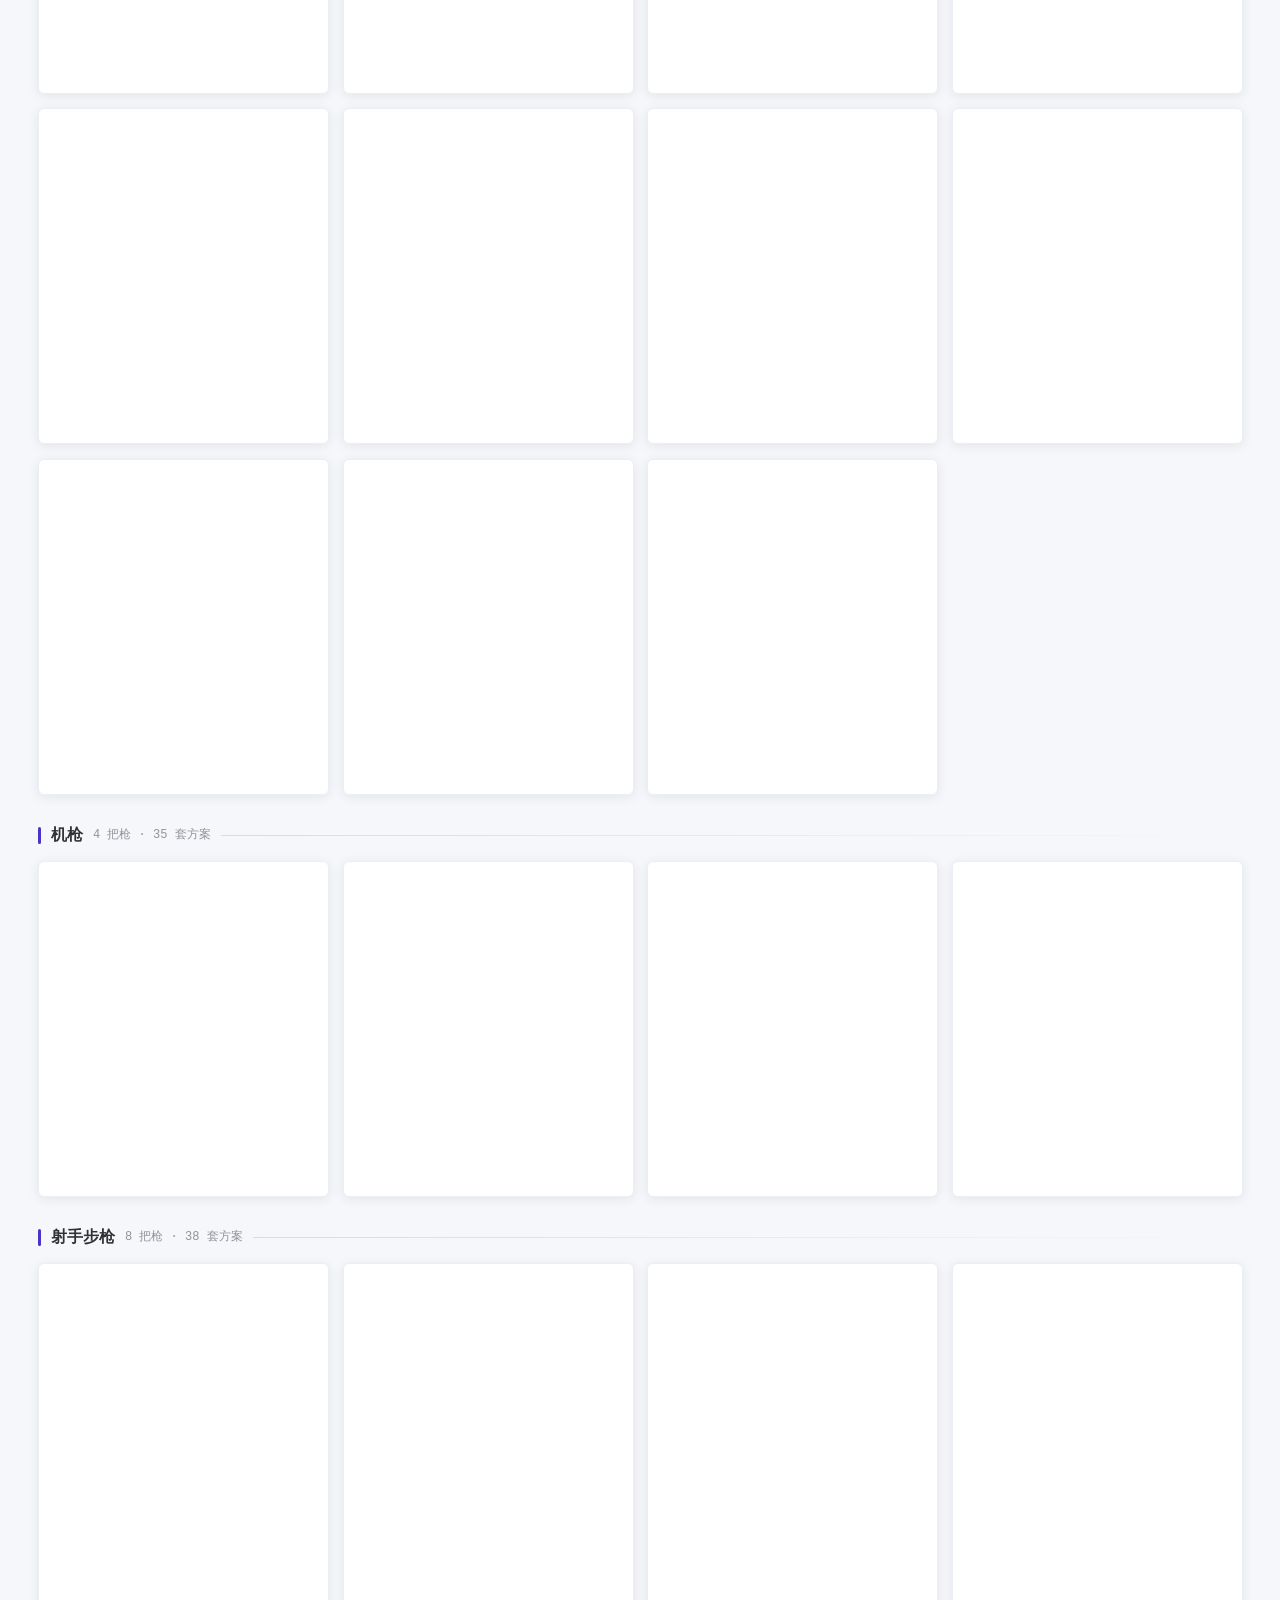
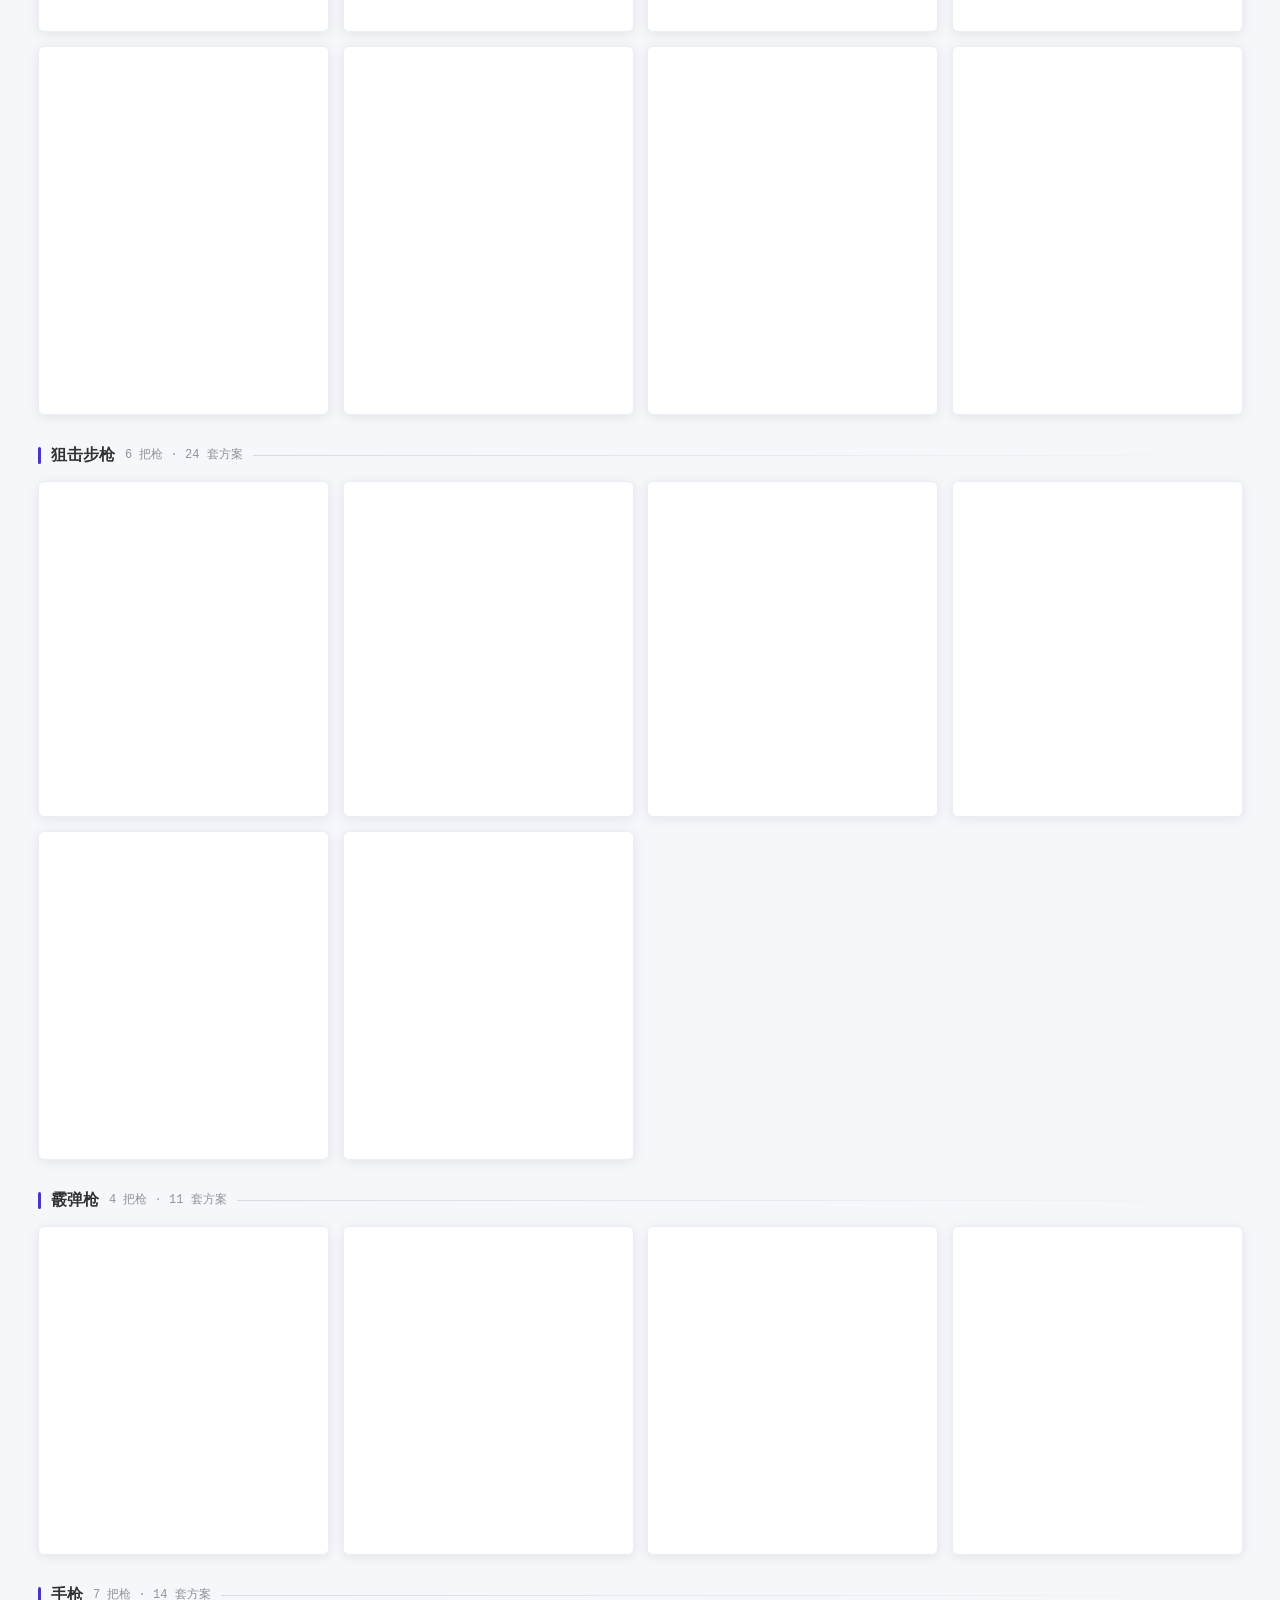
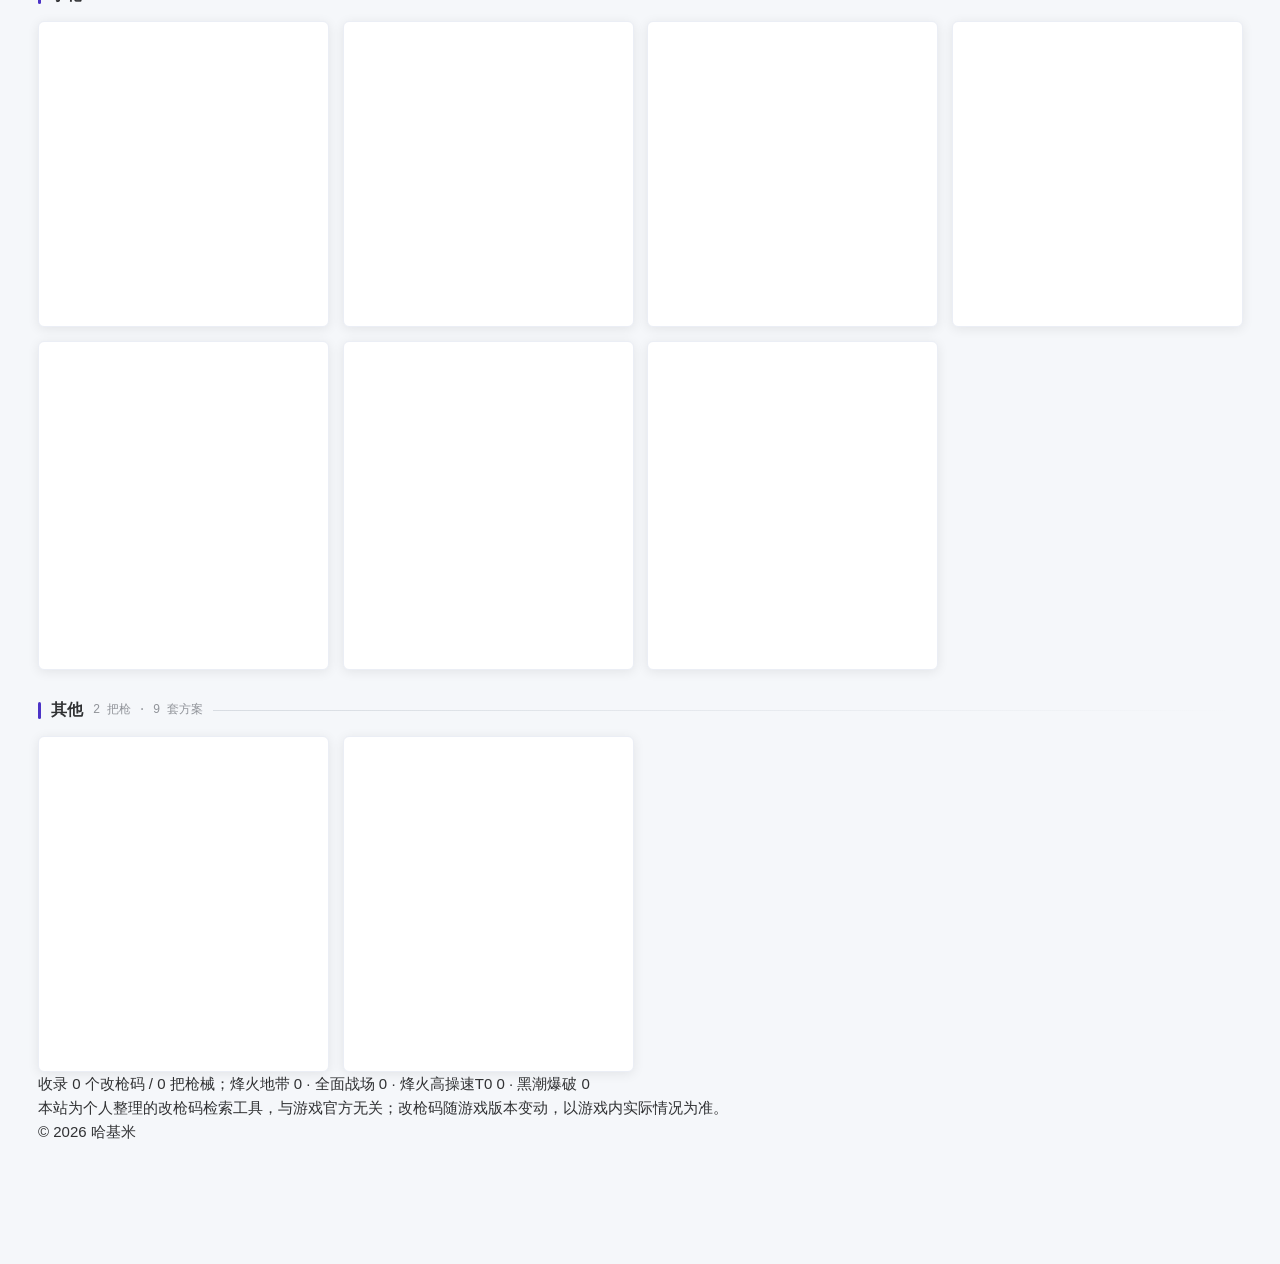
==== commit 50c07ad8: "update docs/delta-codes/index.html" ====
--- a/docs/delta-codes/index.html
+++ b/docs/delta-codes/index.html
@@ -19,6 +19,32 @@
 <!-- /图标与 PWA -->
 <link rel="stylesheet" href="../assets/theme.css" />
 <style>
+  /* ---- 增添记录 ---- */
+  .hfilter-bar{display:flex;gap:6px;flex-wrap:wrap;margin-bottom:12px}
+  .hfilter{padding:5px 13px;font-size:12.5px;font-family:inherit;cursor:pointer;
+    border:1px solid var(--rim-2);border-radius:999px;background:transparent;
+    color:var(--dim2)}
+  .hfilter:hover{color:var(--txt)}
+  .hfilter.on{background:var(--txt);border-color:var(--txt);color:#fff;font-weight:600}
+  .hrow{border:1px solid var(--rim-2);border-radius:10px;padding:10px 12px;
+    margin-bottom:8px;background:rgba(255,255,255,.6)}
+  .h-hd{display:flex;align-items:center;gap:8px;flex-wrap:wrap}
+  .h-gun{font-size:14.5px}
+  .h-who{font-size:12px;color:var(--dim2)}
+  .h-badge{font-size:11.5px;font-weight:700;padding:2px 9px;border-radius:999px}
+  .h-badge.h-ok{background:rgba(34,176,125,.14);color:#0f7d55}
+  .h-badge.h-no{background:rgba(238,93,80,.14);color:#c33a2d}
+  .h-badge.h-pend{background:rgba(245,166,36,.18);color:#9a6a00}
+  .h-act{font-size:12px;padding:4px 11px;margin-left:6px}
+  .h-act:first-of-type{margin-left:auto}
+  .h-act.danger{color:#c33a2d;border-color:rgba(238,93,80,.45);
+    background:rgba(238,93,80,.08)}
+  .h-act.danger:hover{background:rgba(238,93,80,.16)}
+  .h-sub{font-size:12.5px;color:var(--dim2);margin-top:4px}
+  .h-code{font:500 13.5px/1.4 var(--mono,monospace);color:var(--txt);
+    letter-spacing:.4px;margin-top:4px;word-break:break-all}
+  .h-rev{font-size:11.5px;color:var(--dim2);margin-top:4px}
+
   /* ---- 审核列表 ---- */
   .review-list{max-height:60vh;overflow:auto;margin-top:2px}
   .rv{border:1px solid var(--rim-2);border-radius:10px;padding:12px 13px;margin-bottom:10px;
@@ -482,12 +508,21 @@
   /** 基础数据 + 改动 = 最终列表
       改动类型：add 新增 / flag 标记失效 / edit 覆盖内容 / delete 隐藏（管理员） */
   function rebuildAll() {
-    var flag = {}, edits = {}, deleted = {};
+    var flag = {}, edits = {}, deleted = {}, reqDel = {};
     CHANGES.forEach(function (c) {
       if (!c.target_id && c.type !== "add") return;
-      if (c.type === "flag") flag[c.target_id] = c.status;
-      else if (c.type === "edit") edits[c.target_id] = c;
-      else if (c.type === "delete") deleted[c.target_id] = c.status !== "valid";
+      /* 注意别把这条 if-else 链拆开：
+         插一个独立的 if 进去，后面的 else 会挂到新的 if 上，
+         网友申请删除那条就永远设不上 deleted[]，行不会隐藏。 */
+      if (c.type === "flag") {
+        flag[c.target_id] = c.status;
+      } else if (c.type === "edit") {
+        edits[c.target_id] = c;
+      } else if (c.type === "delete") {
+        var gone = c.status !== "valid";
+        deleted[c.target_id] = gone;
+        if (gone && c.requested) reqDel[c.target_id] = true;   // 网友申请的
+      }
     });
 
     var out = BASE.map(function (r) {
@@ -517,6 +552,7 @@
         r.edited = true;
       }
       r.invalid = flag[r.id] === "invalid";
+    r.reqDel = !!reqDel[r.id];
       r.deleted = !!deleted[r.id];
       r.cat = catOf(r.gun);
     });
@@ -806,6 +842,10 @@
         '<button class="icon-btn cmp' + (isCmp ? " on" : "") + '" data-act="cmp" title="加入对比">⇄</button>' +
         (canEdit ? '<button class="icon-btn flag' + (r.invalid ? " on" : "") + '" data-act="flag" title="' +
           (r.invalid ? "恢复这条码" : "标记为失效") + '">' + (r.invalid ? "↺" : "⊘") + "</button>" : "") +
+        (canEdit && !r.deleted && !r.reqDel
+          ? '<button class="icon-btn del" data-act="reqdel" title="申请删除（会先隐藏，管理员确认后才彻底删除）">🗑</button>'
+          : "") +
+        (r.reqDel ? '<span class="badge del" title="已有人申请删除，等管理员确认">待删</span>' : "") +
         '<button class="copy" data-code="' + esc(r.code) + '">复制</button>' +
         (adm ? '<button class="icon-btn edit" data-act="edit" title="编辑这条">✎</button>' : "") +
         (adm ? (r.deleted
@@ -1179,6 +1219,25 @@
           ["catch"](function (e) { act.disabled = false; showToast(e.message || "操作失败", false); });
         return;
       }
+      if (a === "reqdel") {
+        var rid = act.closest("[data-id]").dataset.id;
+        var rrec = byId[rid];
+        if (!rrec) return;
+        if (!confirm("申请删除这条改枪码？\n\n" + rrec.code +
+                     "\n\n提交后会先从列表里隐藏，管理员在「增添记录」里确认之后才会彻底删除。")) return;
+        act.disabled = true;
+        apiPost("/api/request-delete", { target_id: rid })
+          .then(function () { return apiGetChanges(); })
+          .then(function () {
+            render();
+            showToast("已提交删除申请，管理员确认后才会真正删除");
+          })
+          ["catch"](function (e) {
+            act.disabled = false;
+            showToast((e && e.message) || "操作失败", false);
+          });
+        return;
+      }
       if (a === "purge") {
         var pid = act.closest("[data-id]").dataset.id;
         if (!confirm("永久删除这条网友新增的改枪码？\n\n这会从数据库里物理移除，不可恢复。")) return;
@@ -1226,6 +1285,7 @@
           '<span class="who">⚙ 管理员模式：<b>' + esc(adminUser) + "</b>" +
           '　显示「已失效/已删除」才能看到隐藏内容</span>' +
           '<button class="btn" id="adminReview">📥 待审核 <b id="pendingN">0</b></button>' +
+          '<button class="btn" id="adminHistory">📜 增添记录</button>' +
           '<button class="btn" id="adminRecycle">🗂 回收站</button>' +
           '<button class="btn" id="adminClear">清除全部失效标记</button>' +
           '<button class="btn ghost" id="adminLogout">退出</button>';
@@ -1424,6 +1484,81 @@
       })
       .then(function () { return refreshPending(); })
       .then(function () { if ($("#modal")) openReview(); });
+  }
+
+  /* ---------------- 增添记录 ---------------- */
+  /* 谁什么时候提交了什么、谁审的。拒绝过的也留着（服务端只打标记不删记录），
+     所以这里能查到完整的提交历史。 */
+
+  var histFilter = "all";
+  var HIST_LABEL = { pending: "待审核", approved: "已通过", rejected: "已拒绝" };
+  var HIST_CLS = { pending: "h-pend", approved: "h-ok", rejected: "h-no" };
+
+  function openHistory(filter) {
+    if (filter !== undefined) histFilter = filter;
+    if (!API_ON) { showToast("没配后端，看不了记录", false); return; }
+    fetch(API + "/api/admin/history", { headers: adminHeaders(), cache: "no-store" })
+      .then(function (r) { return r.json()["catch"](function () { return {}; }); })
+      .then(function (d) {
+        if (d && d.error) throw new Error(d.error);
+        var all = (d && d.items) || [];
+        var st = (d && d.stat) || { total: 0, pending: 0, approved: 0, rejected: 0 };
+        var items = histFilter === "all" ? all
+          : all.filter(function (i) { return i.review === histFilter; });
+
+        var tabs = [["all", "全部", st.total], ["pending", "待审", st.pending],
+                    ["approved", "已通过", st.approved], ["rejected", "已拒绝", st.rejected]]
+          .map(function (t) {
+            return '<button class="hfilter' + (histFilter === t[0] ? " on" : "") +
+              '" data-hf="' + t[0] + '">' + t[1] + " " + t[2] + "</button>";
+          }).join("");
+
+        var rows = items.map(function (i) {
+          var extra = [];
+          if (i.legacy) extra.push("旧数据（直接上线的）");
+          if (i.flagged) extra.push("被标记失效");
+          if (i.hidden) extra.push(i.delRequested ? "★ 网友申请删除" : "管理员已隐藏");
+          if (i.delReason) extra.push("理由：" + i.delReason);
+          var reviewInfo = i.reviewed_at
+            ? "审核：" + esc(i.reviewed_by || "admin") + " · " + esc(timeAgo(i.reviewed_at))
+            : (i.review === "pending" ? "还没审" : "");
+          return '<div class="hrow" data-id="' + esc(i.target_id) + '">' +
+            '<div class="h-hd">' +
+              '<span class="h-badge ' + HIST_CLS[i.review] + '">' +
+                HIST_LABEL[i.review] + "</span>" +
+              '<b class="h-gun">' + esc(i.gun) + "</b>" +
+              '<span class="h-who">' + esc(i.author || "匿名") + " 提交 · " +
+                esc(timeAgo(i.created_at)) + "</span>" +
+              (i.review === "rejected"
+                ? '<button class="btn h-act" data-hact="approve">重新通过</button>'
+                : (i.hidden
+                    ? '<button class="btn h-act" data-hact="restore">恢复显示</button>' +
+                      '<button class="btn h-act danger" data-hact="purge">确认永久删除</button>'
+                    : (i.review === "approved"
+                        ? '<button class="btn h-act" data-hact="hide">隐藏这条</button>' : ""))) +
+            "</div>" +
+            '<div class="h-sub">' + esc(i.build || "未命名") + " · " + esc(i.tab || "") +
+              (extra.length ? "　" + esc(extra.join(" / ")) : "") + "</div>" +
+            '<div class="h-code">' + esc(i.code) + "</div>" +
+            (reviewInfo ? '<div class="h-rev">' + reviewInfo + "</div>" : "") +
+          "</div>";
+        }).join("");
+
+        $("#modalHost").innerHTML =
+          '<div class="modal" id="modal"><div class="modal-in" style="max-width:660px">' +
+          "<h2>增添记录 · 共 " + st.total + " 条" +
+            '<span class="x"><button class="btn" id="modalClose">关闭</button></span></h2>' +
+          '<p style="font-size:12.5px;color:var(--dim2);margin:0 0 12px">' +
+            "网友提交过的全部改枪码，包括还没审的和被拒绝的。" +
+            "被隐藏的条目会显示是谁申请删的，确认无误再点「确认永久删除」。" + "</p>" +
+          '<div class="hfilter-bar">' + tabs + "</div>" +
+          '<div class="review-list">' +
+            (rows || '<div class="empty-tip">这一类还没有记录</div>') + "</div>" +
+          "</div></div>";
+        $("#modalClose").onclick = closeModal;
+        $("#modal").addEventListener("click", function (e) { if (e.target.id === "modal") closeModal(); });
+      })
+      ["catch"](function (e) { showToast((e && e.message) || "打不开增添记录", false); });
   }
 
   function openRecycle() {
@@ -1529,11 +1664,52 @@
     if (!b) return;
     if (b.id === "adminLogout") { adminLogout(); return; }
     if (b.id === "adminReview") { openReview(); return; }
+    if (b.id === "adminHistory") { openHistory("all"); return; }
     if (b.id === "adminRecycle") { openRecycle(); return; }
     if (b.id === "adminClear") { adminClearAllFlags(); return; }
   });
   /* 回收站里「恢复显示 / 清除失效」的委托监听，全局只挂一次 */
   $("#modalHost").addEventListener("click", function (e) {
+    /* ---- 增添记录：筛选 ---- */
+    var hf = e.target.closest("[data-hf]");
+    if (hf) { openHistory(hf.dataset.hf); return; }
+    /* ---- 增添记录：把拒错的重新通过 ---- */
+    var ha = e.target.closest("[data-hact]");
+    if (ha && !ha.disabled) {
+      var hrow = ha.closest(".hrow");
+      if (hrow) {
+        var hid = hrow.dataset.id;
+        var what = ha.dataset.hact;
+
+        if (what === "purge") {
+          if (!confirm("确认永久删除这条改枪码？\n\n这会从数据库里物理移除，不可恢复。")) return;
+        }
+        ha.disabled = true;
+
+        var job;
+        if (what === "approve") {
+          job = adminPost("/api/admin/review", { target_id: hid, action: "approve" })
+            .then(function () { return adminAfterChange("已重新通过，已上传到列表"); })
+            .then(function () { return refreshPending(); });
+        } else if (what === "hide") {
+          job = adminPost("/api/admin/delete", { target_id: hid })
+            .then(function () { return adminAfterChange("已隐藏，在「增添记录」里可以确认永久删除"); });
+        } else if (what === "restore") {
+          job = adminPost("/api/admin/delete", { target_id: hid, undo: true })
+            .then(function () { return adminAfterChange("已恢复显示"); });
+        } else {
+          job = adminPost("/api/admin/purge", { target_id: hid })
+            .then(function () { return adminAfterChange("已永久删除"); });
+        }
+
+        job.then(function () { if ($("#modal")) openHistory(); })
+          ["catch"](function (err) {
+            ha.disabled = false;
+            showToast((err && err.message) || "操作失败", false);
+          });
+      }
+      return;
+    }
     /* ---- 审核按钮 ---- */
     var rvb = e.target.closest("[data-rv]");
     if (rvb && !rvb.disabled) {
